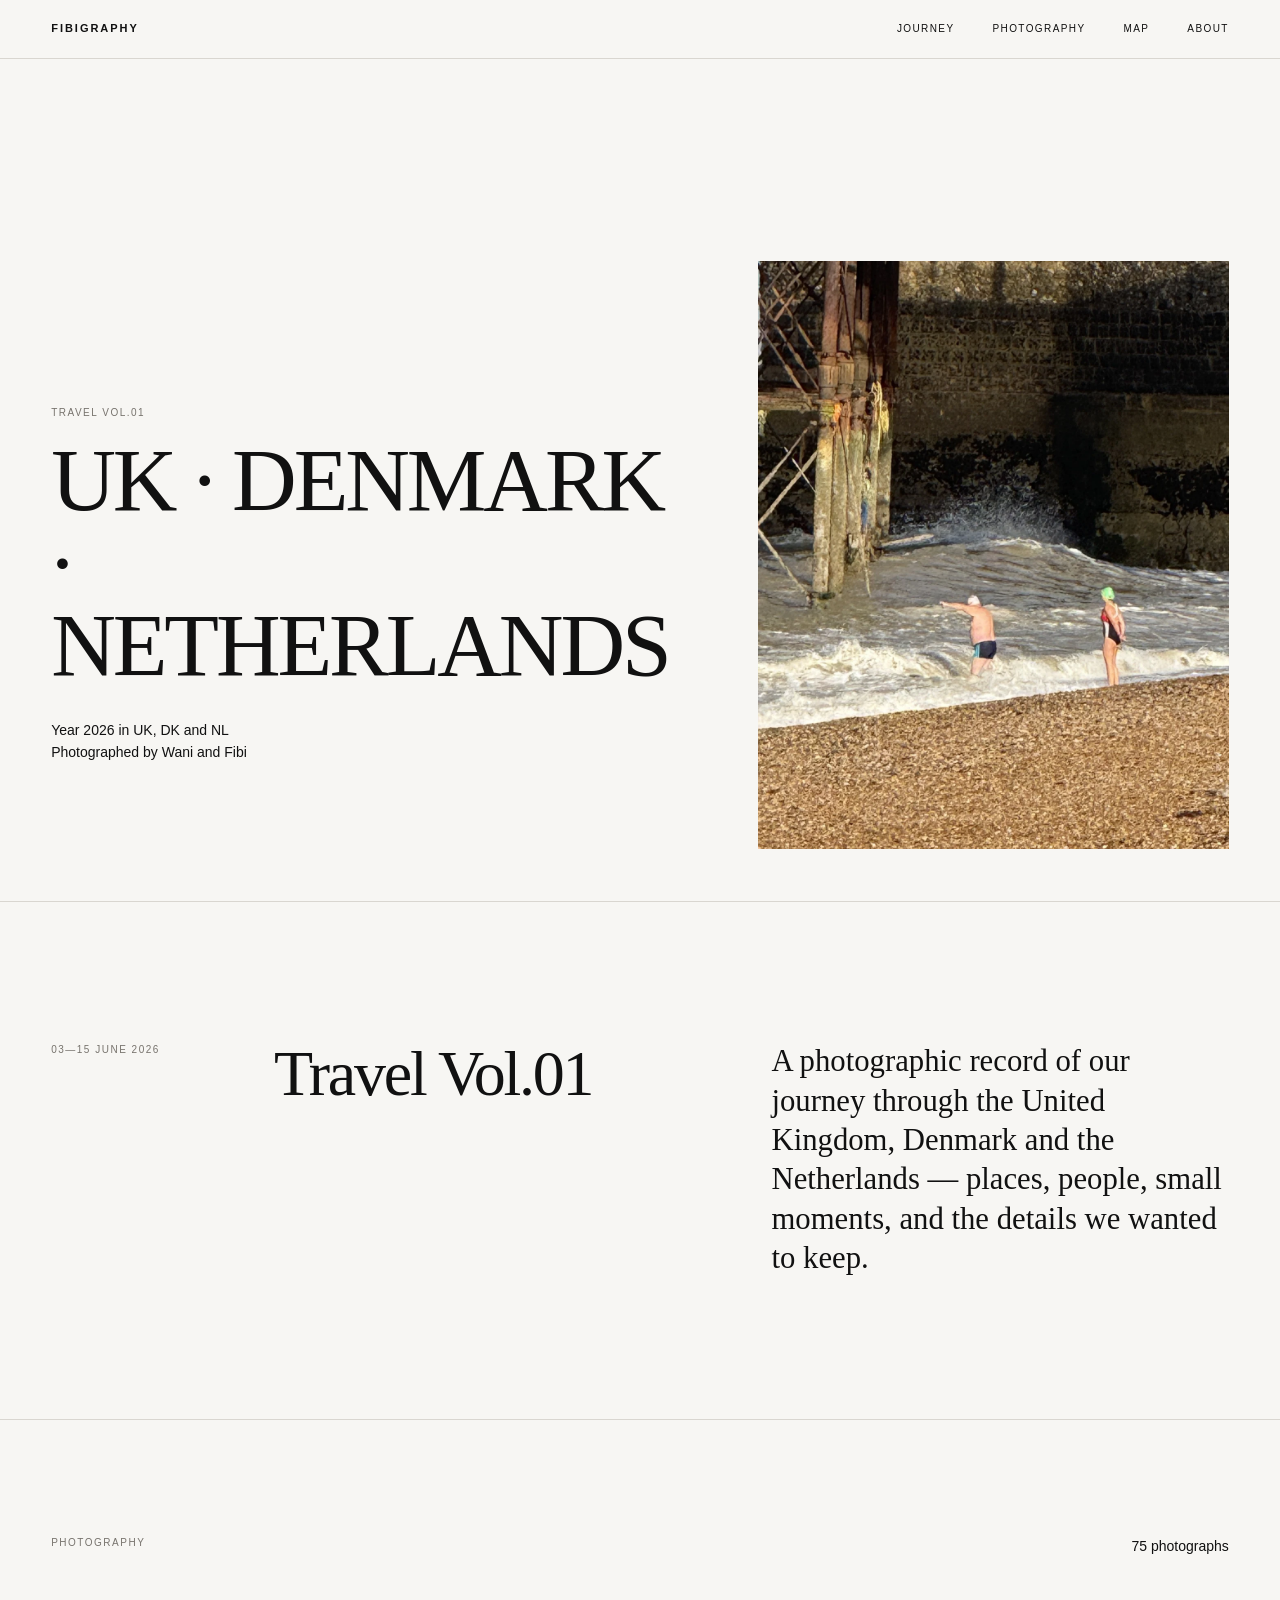
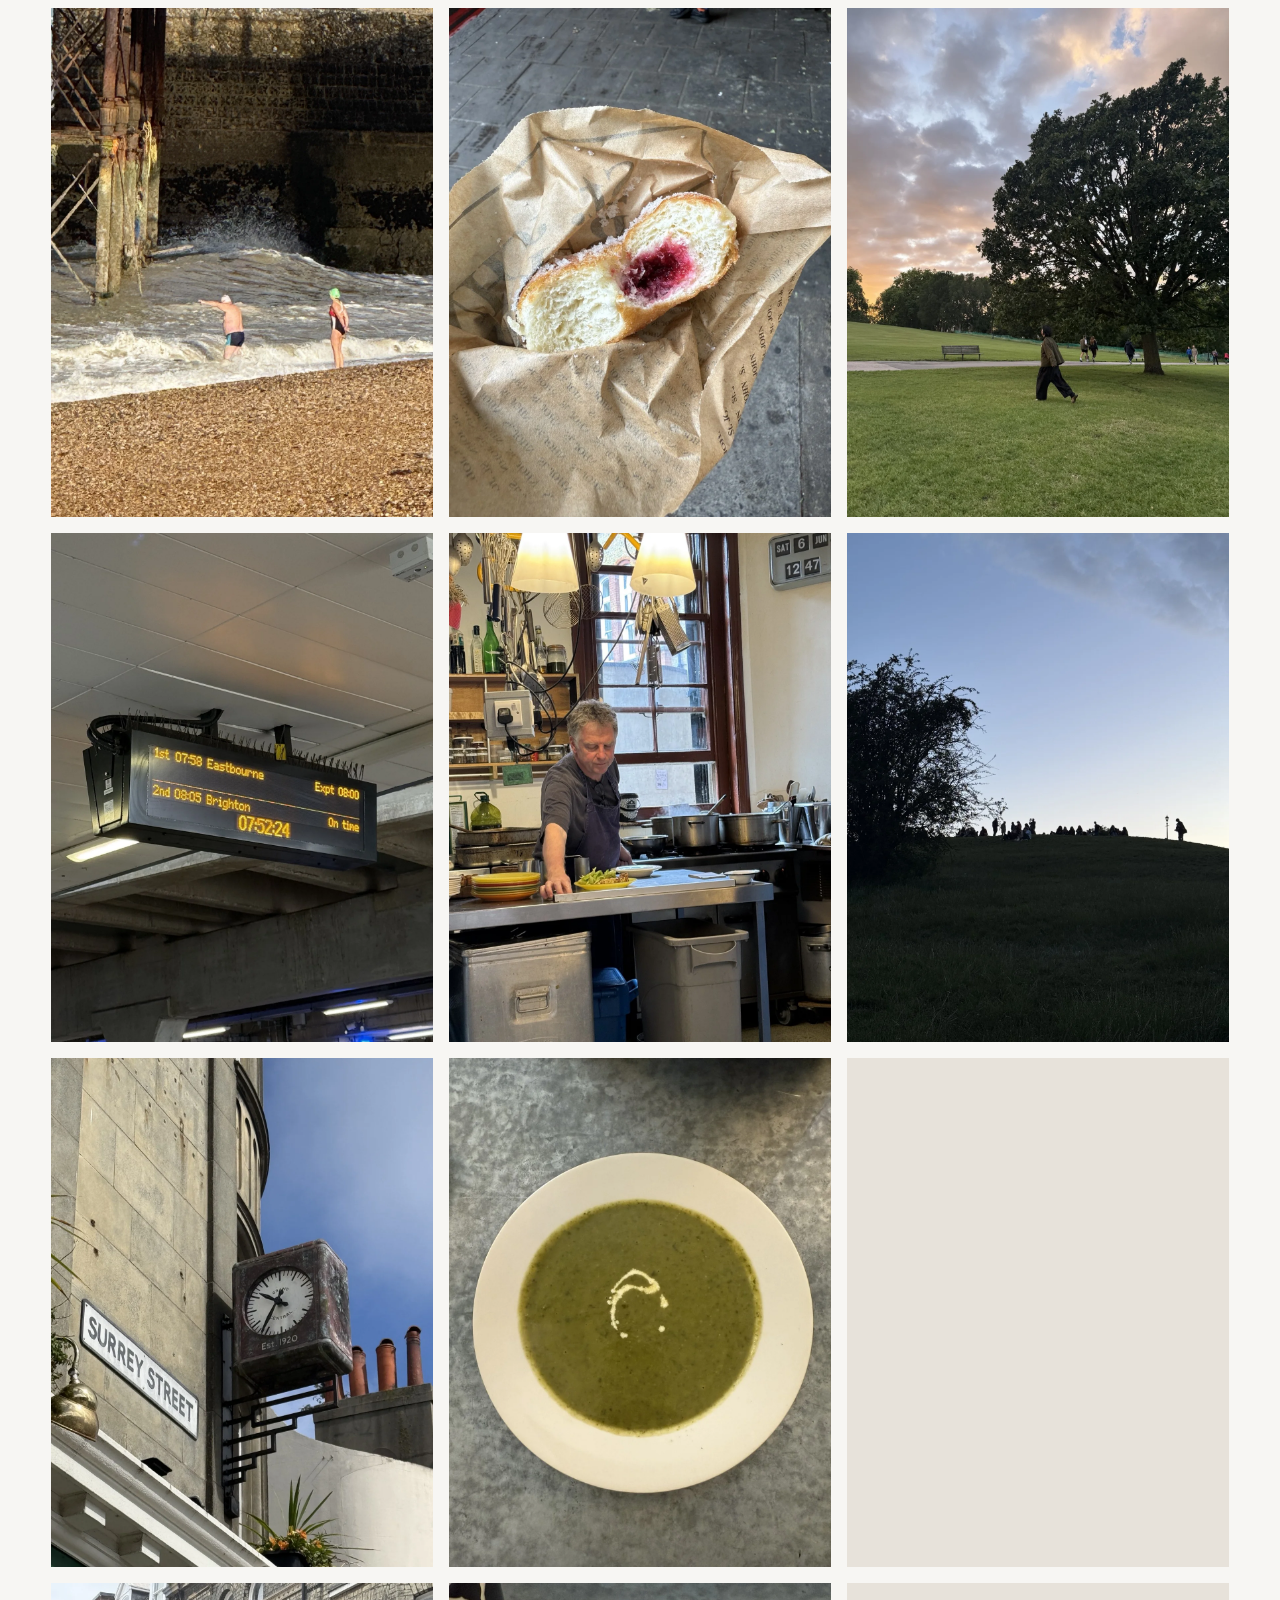
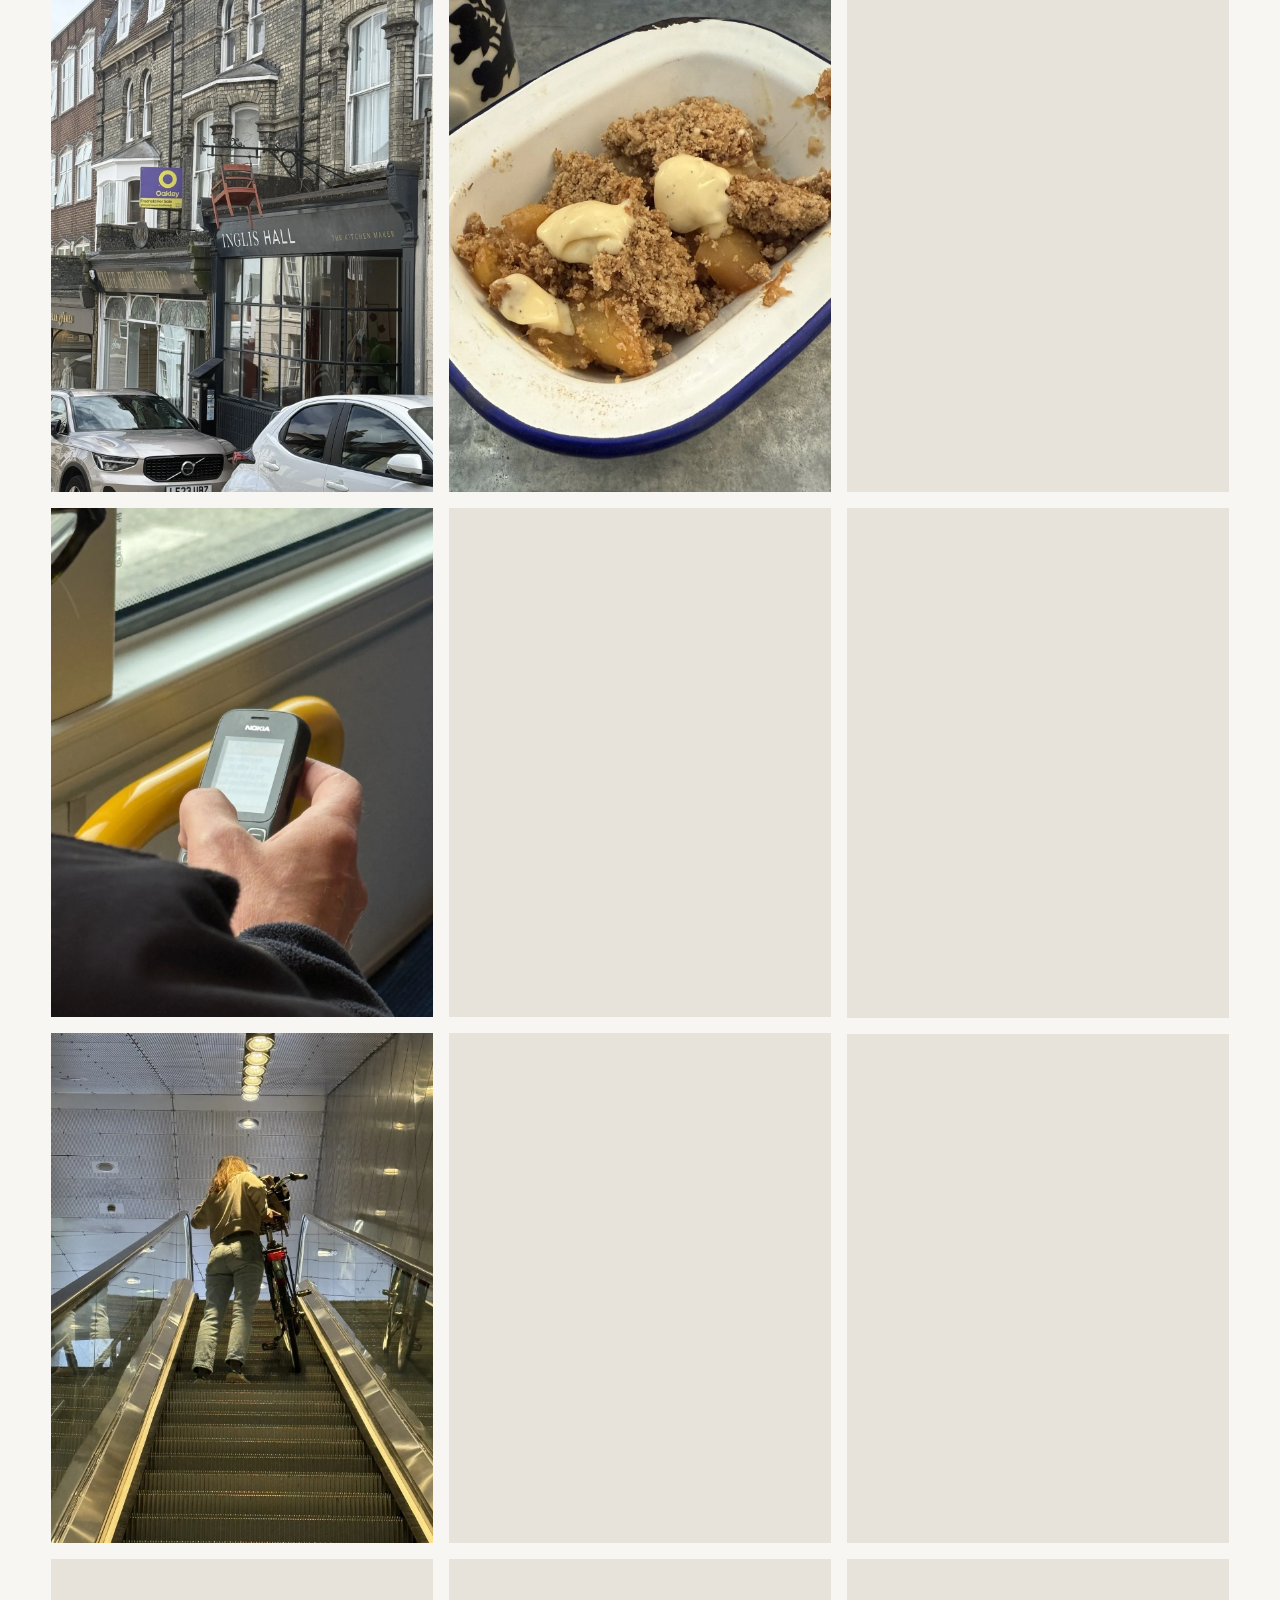
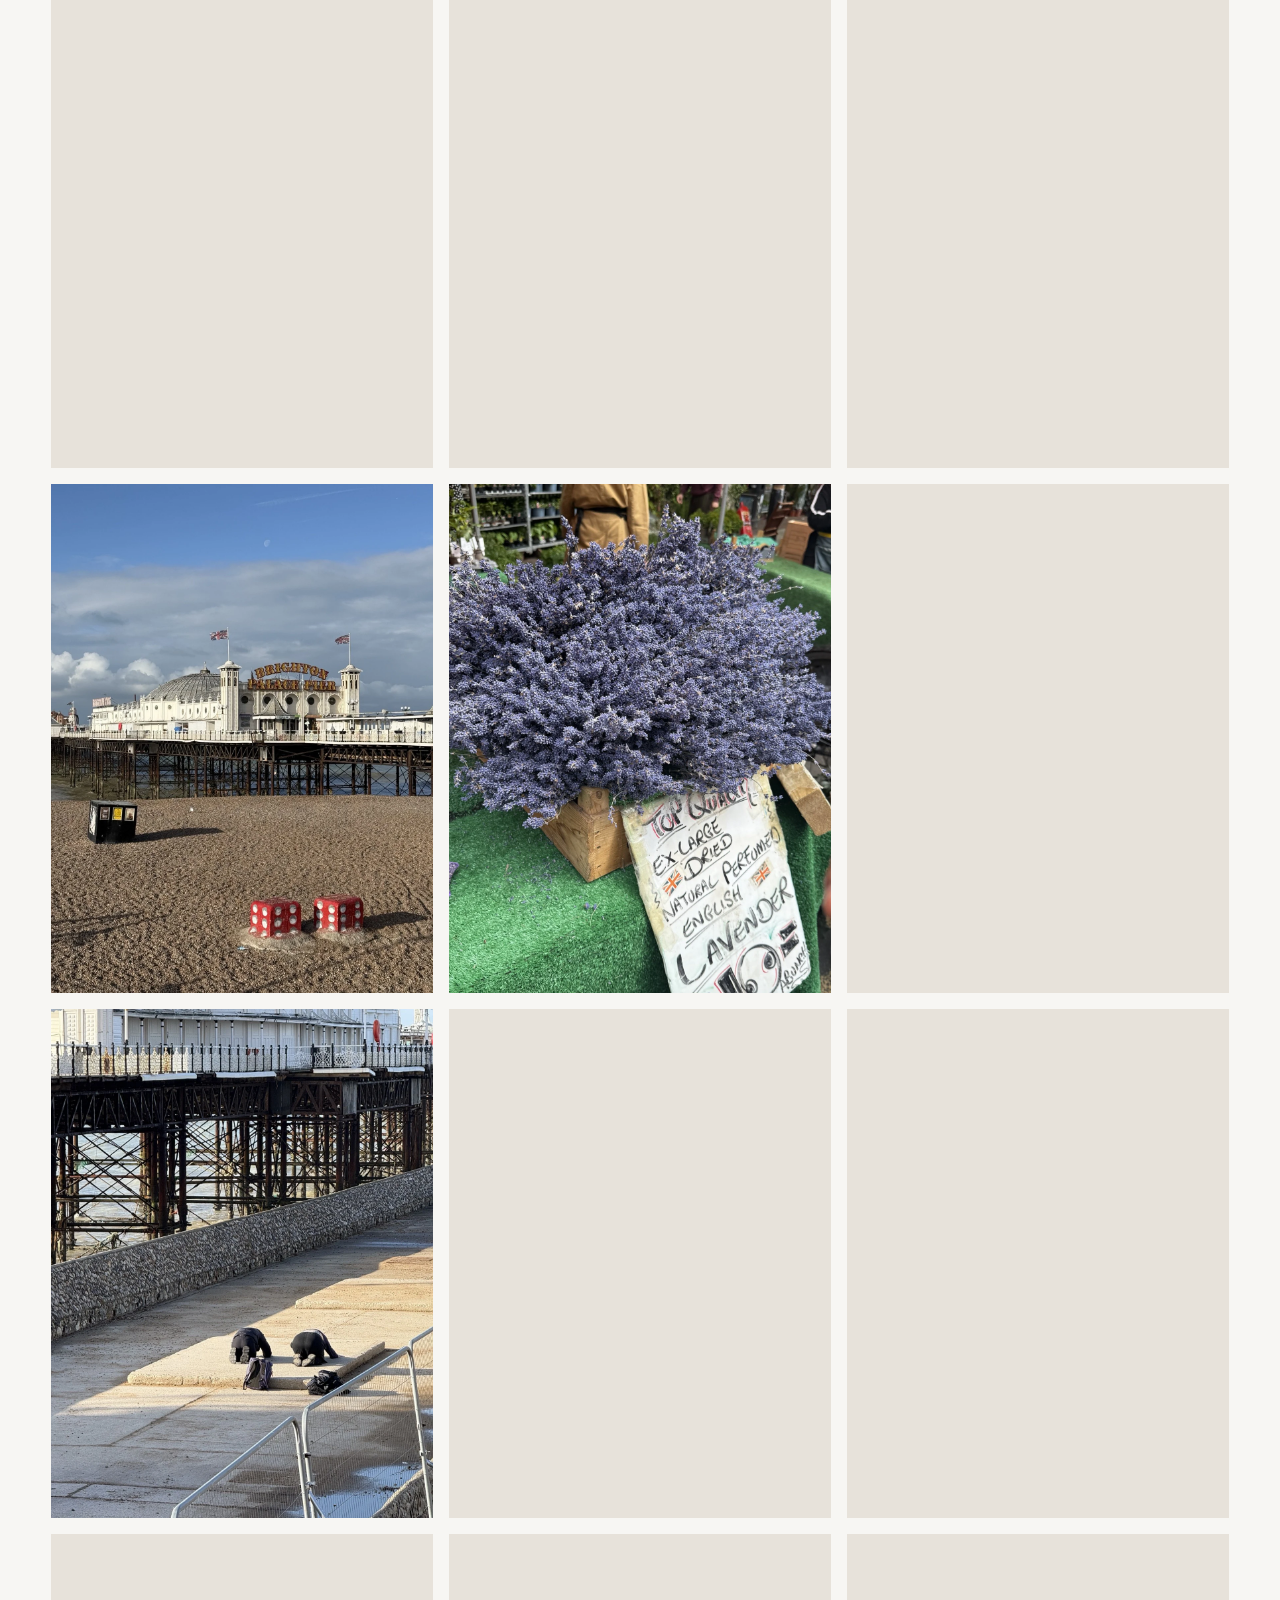
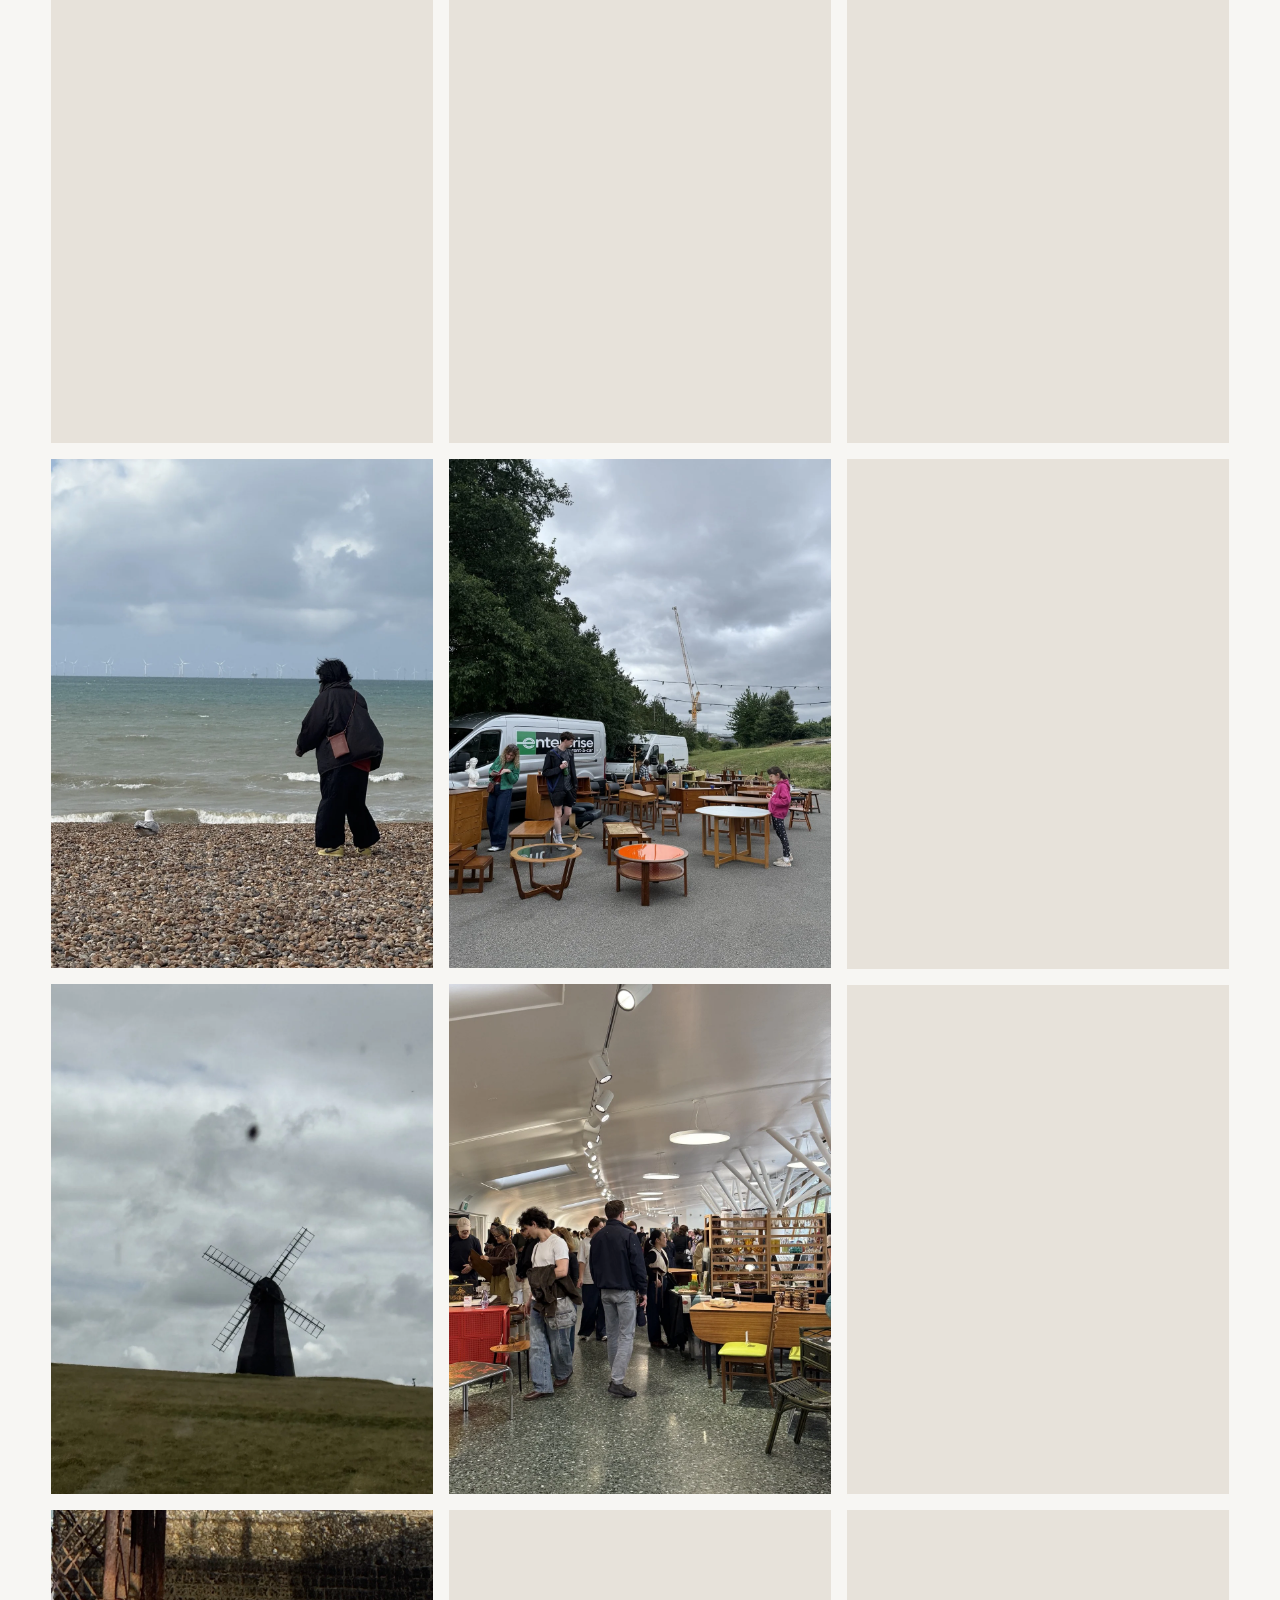
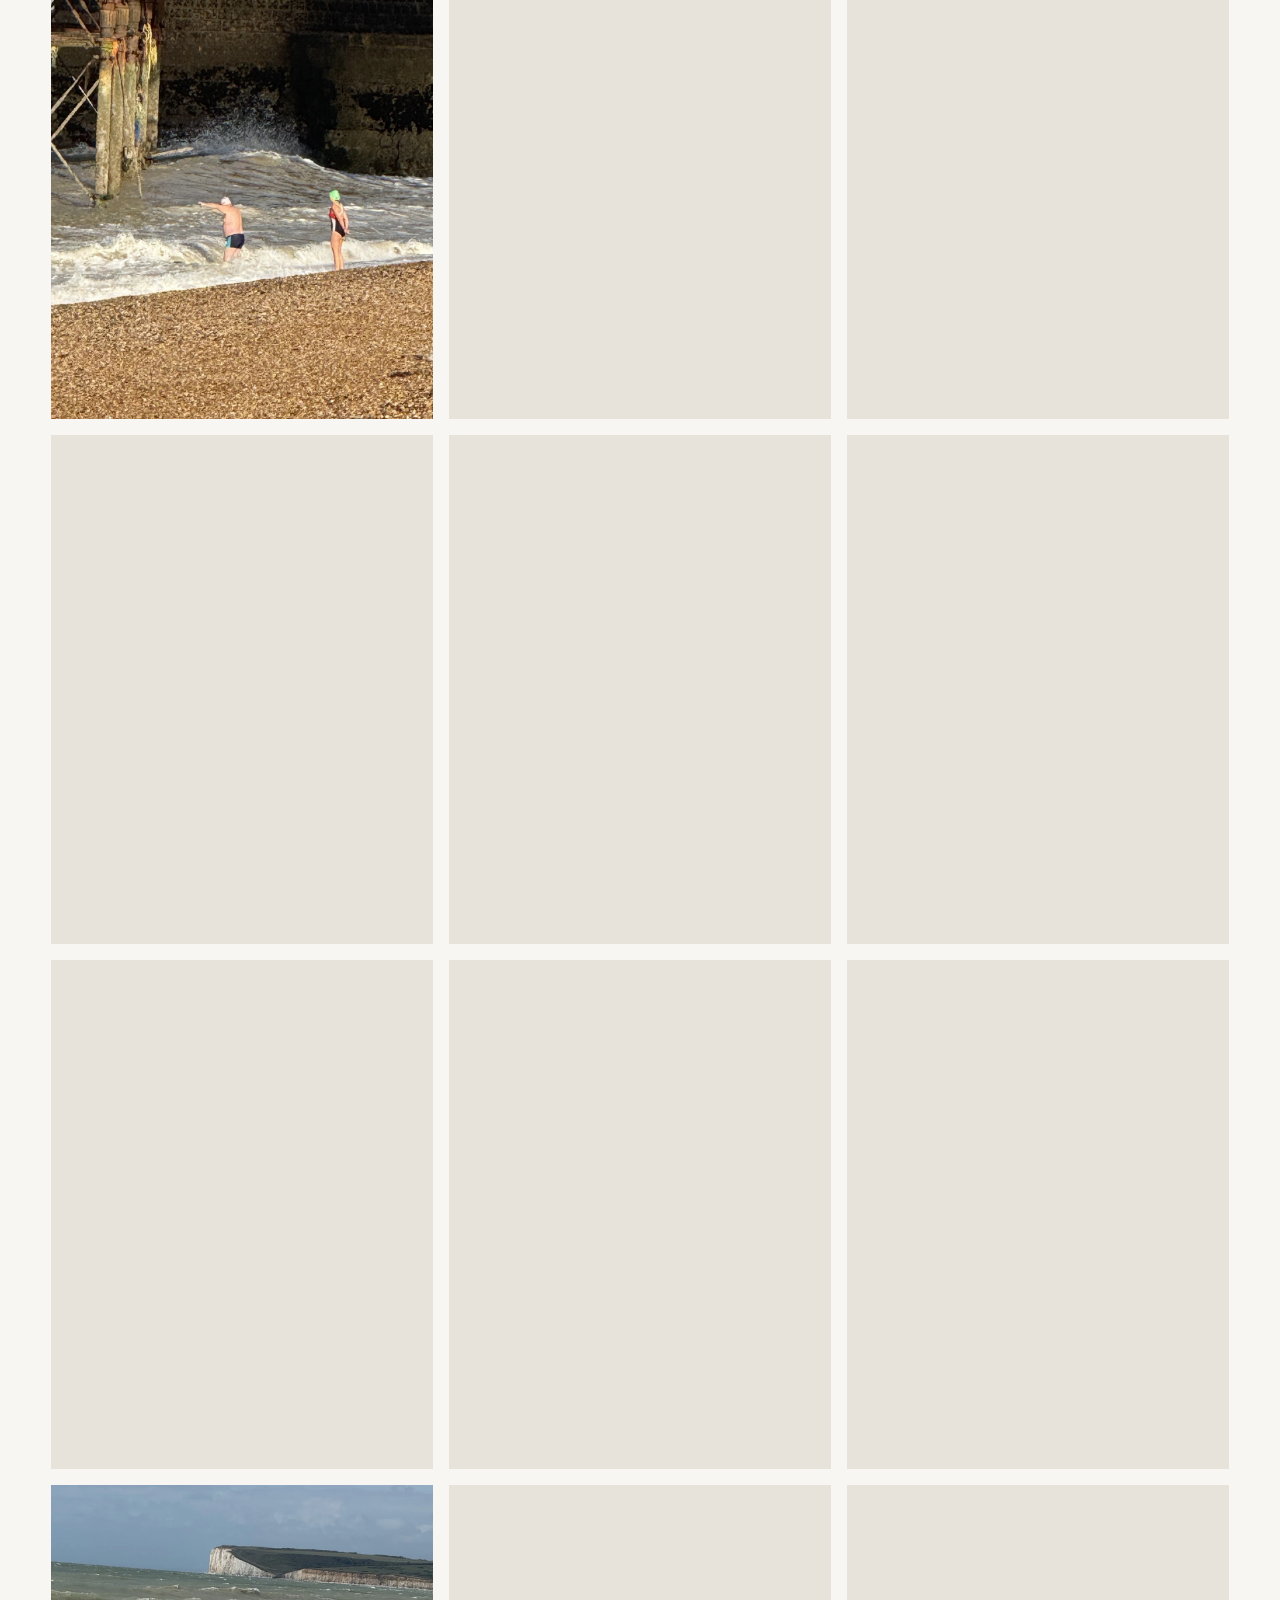
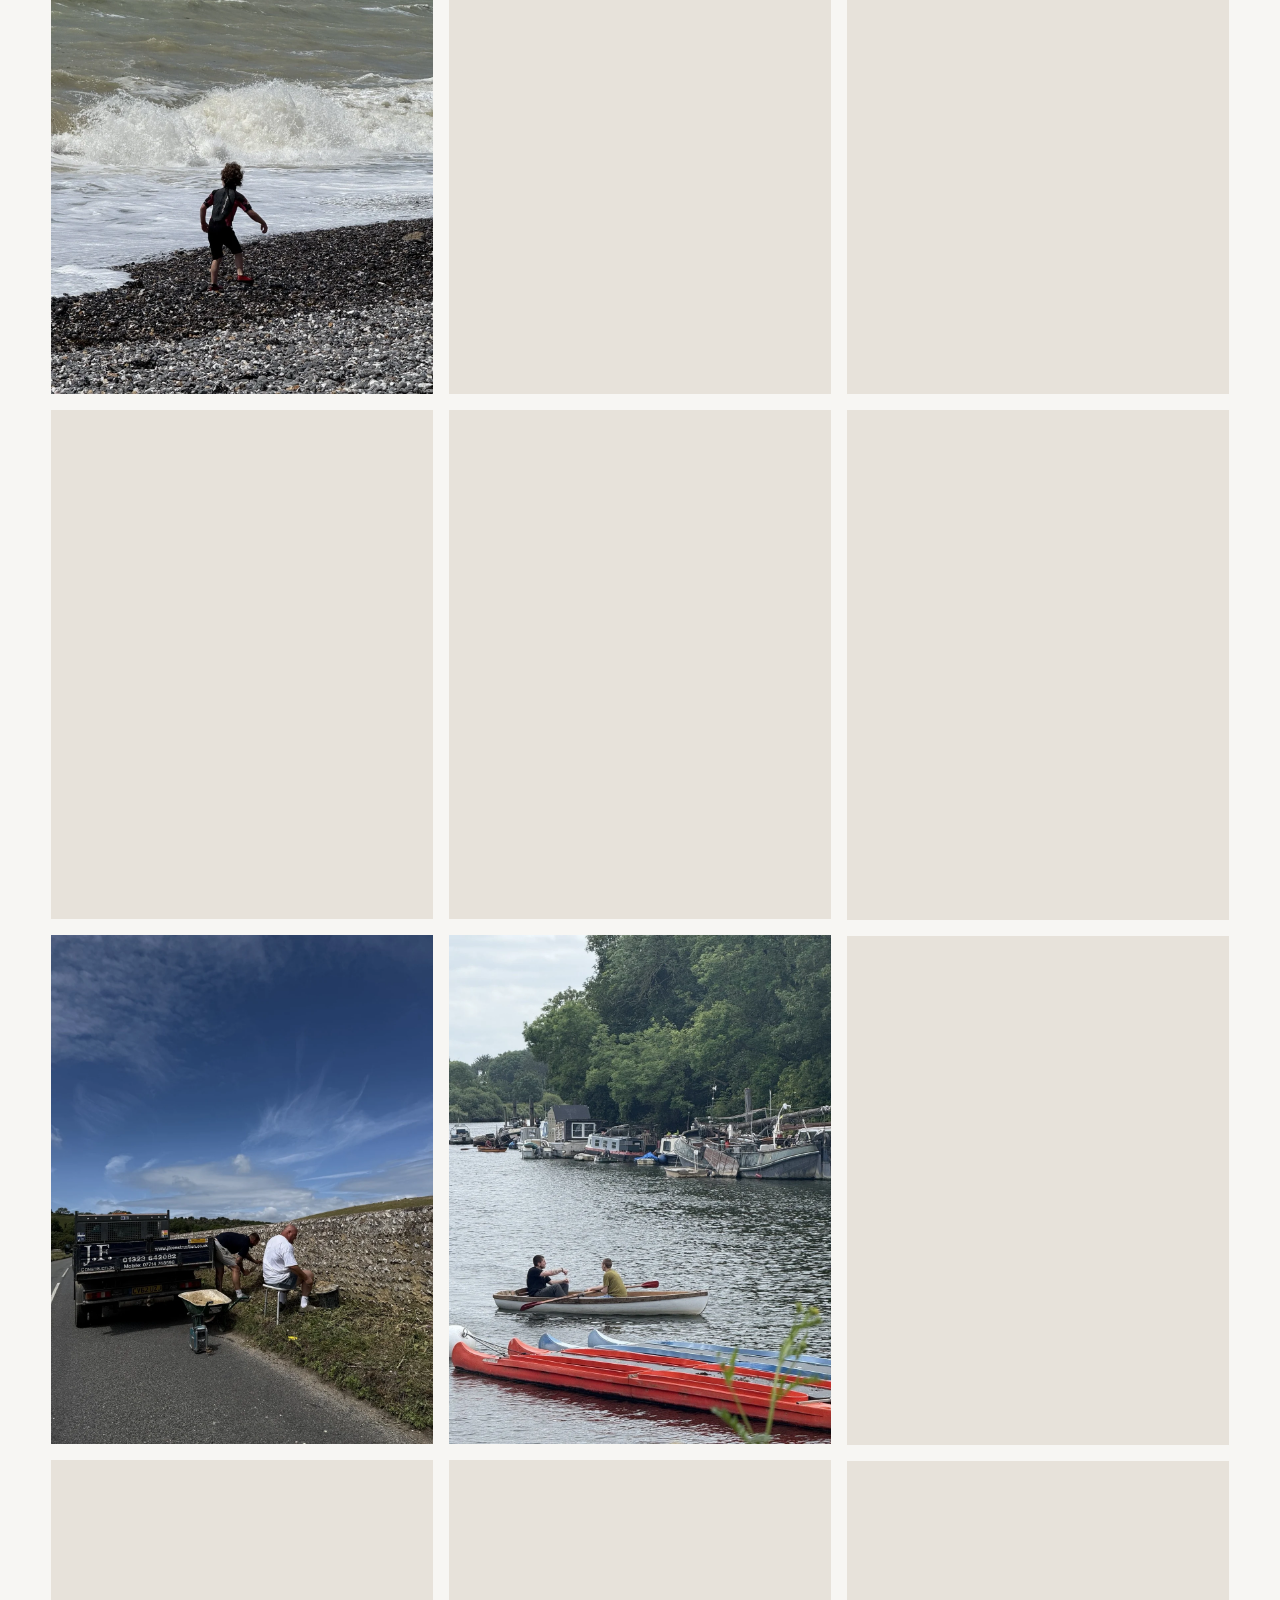
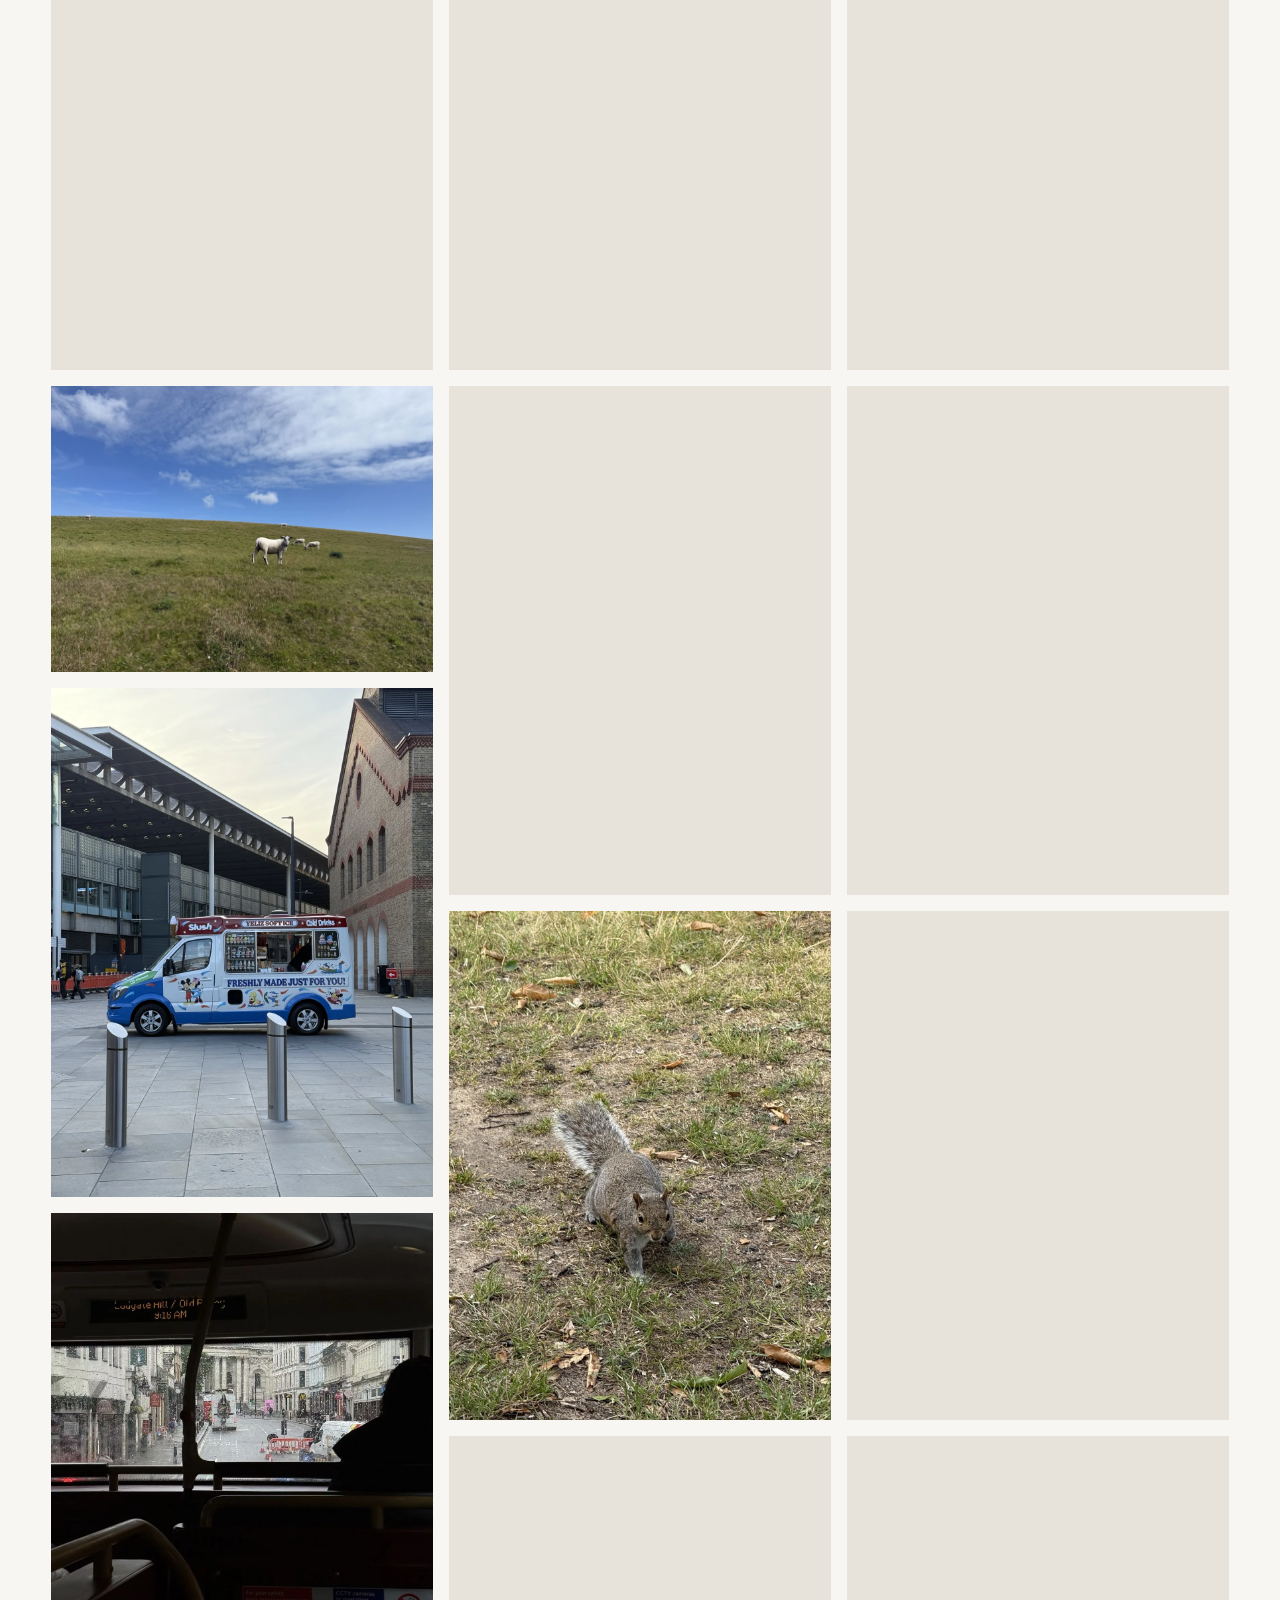
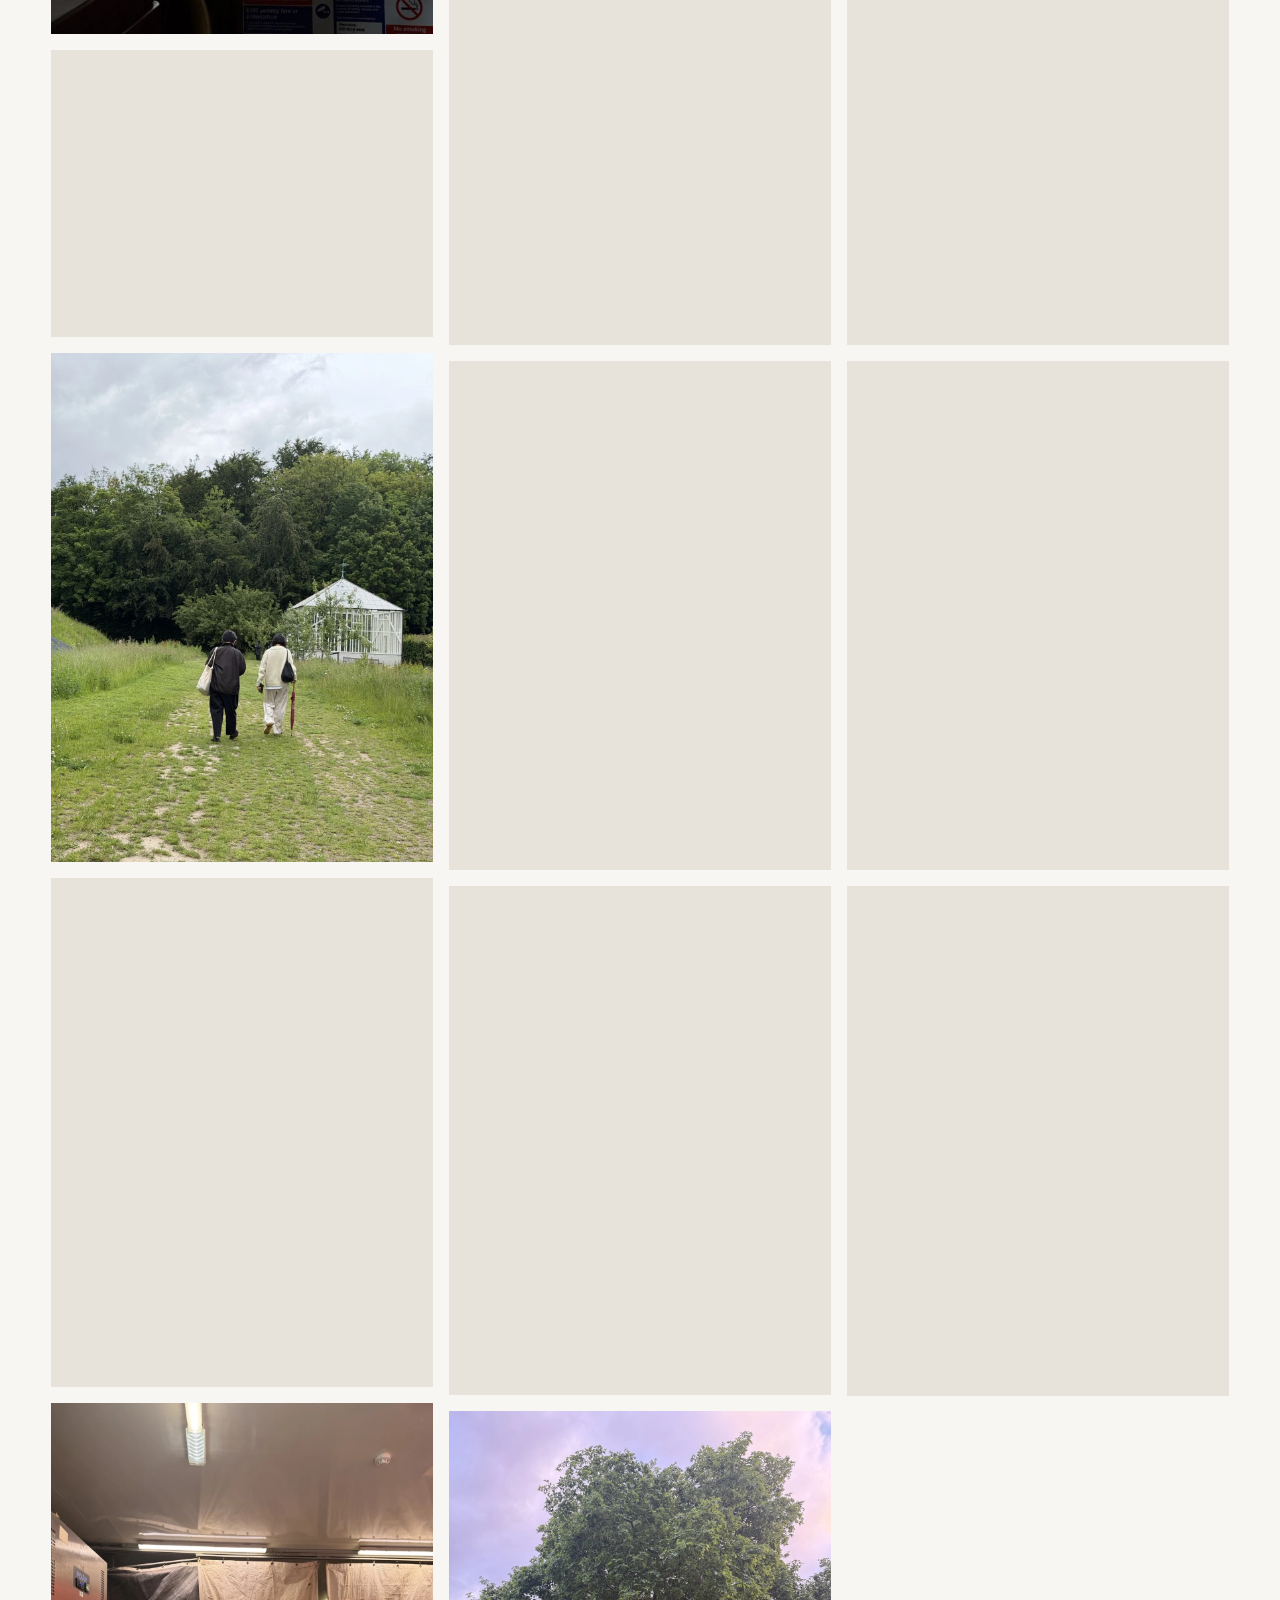
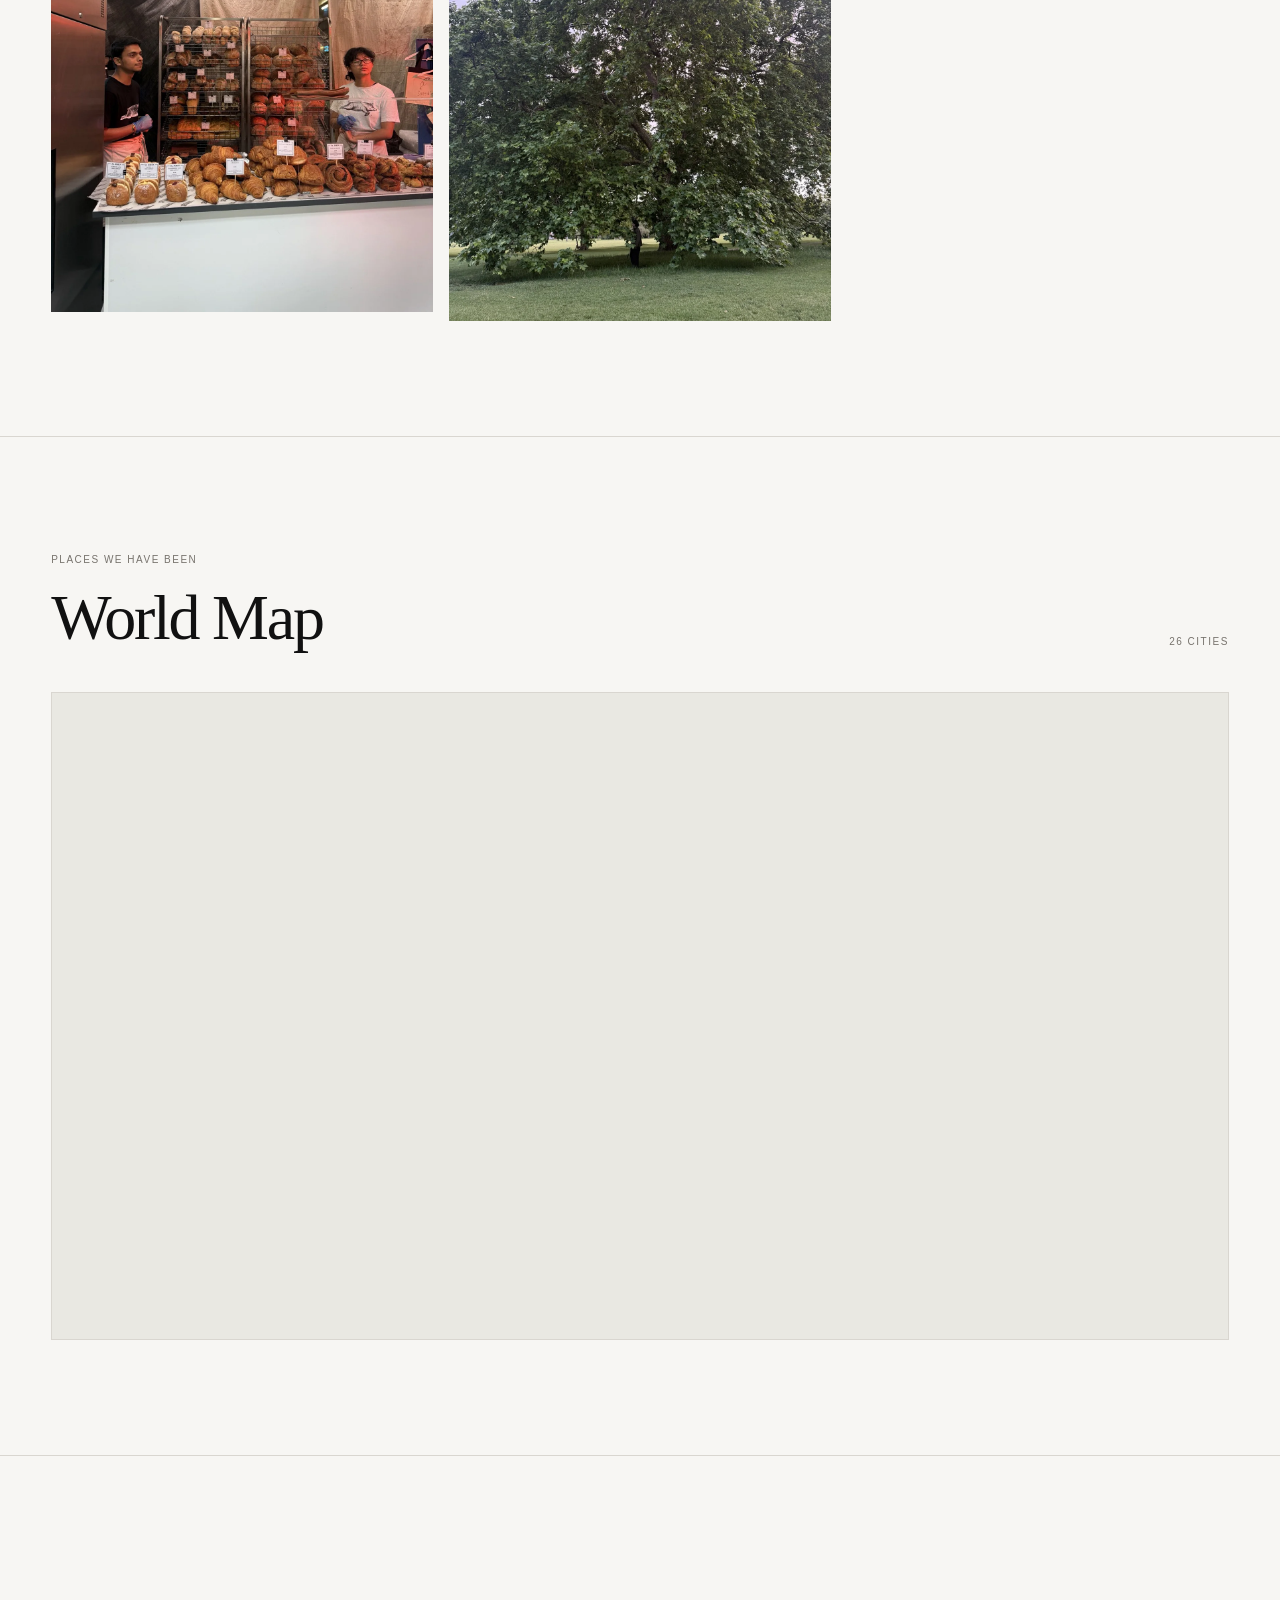
==== index.html @ e4302f73 "Update map city count" ====
<!doctype html>
<html lang="zh-Hant">
<head>
  <meta charset="utf-8">
  <meta name="viewport" content="width=device-width,initial-scale=1">
  <meta name="description" content="Fibigraphy — Travel Vol.01, Year 2026 in the UK, Denmark and the Netherlands. Photographed by Wani and Fibi.">
  <title>Fibigraphy — Travel Vol.01</title>
  <link rel="stylesheet" href="https://unpkg.com/leaflet@1.9.4/dist/leaflet.css" integrity="sha256-p4NxAoJBhIIN+hmNHrzRCf9tD/miZyoHS5obTRR9BMY=" crossorigin="">
  <link rel="stylesheet" href="style.css">
</head>
<body>
  <header class="site-header">
    <a class="brand" href="#top">FIBIGRAPHY</a>
    <nav class="nav">
      <a href="#journey">JOURNEY</a>
      <a href="#gallery">PHOTOGRAPHY</a>
      <a href="#map">MAP</a>
      <a href="#about">ABOUT</a>
    </nav>
  </header>

  <main id="top">
    <section class="hero">
      <div class="hero-copy">
        <p class="eyebrow">TRAVEL VOL.01</p>
        <h1>UK · DENMARK · NETHERLANDS</h1>
        <p class="intro">Year 2026 in UK, DK and NL<br>Photographed by Wani and Fibi</p>
      </div>
      <figure class="hero-image">
        <img src="images/travel-vol-01/photo-01.webp" alt="Travel Vol.01 cover photograph">
      </figure>
    </section>

    <section id="journey" class="section intro-section">
      <p class="eyebrow">03—15 JUNE 2026</p>
      <h2>Travel Vol.01</h2>
      <p class="lede">A photographic record of our journey through the United Kingdom, Denmark and the Netherlands — places, people, small moments, and the details we wanted to keep.</p>
    </section>

    <section id="gallery" class="gallery-section">
      <div class="gallery-head">
        <p class="eyebrow">PHOTOGRAPHY</p>
        <p>75 photographs</p>
      </div>
      <div class="gallery" id="travel-gallery"></div>
    </section>

    <section id="map" class="map-section">
      <div class="map-head">
        <div>
          <p class="eyebrow">PLACES WE HAVE BEEN</p>
          <h2>World Map</h2>
        </div>
        <p class="map-count">26 cities</p>
      </div>
      <div id="world-map" class="world-map" aria-label="Interactive map showing cities visited by Wani and Fibi"></div>
    </section>

    <section id="about" class="section about">
      <p class="eyebrow">ABOUT</p>
      <h2>Wani &amp; Fibi</h2>
      <p>Fibigraphy is our shared travel and photography archive. Photographs first, words when they matter, and enough white space for both to breathe.</p>
    </section>
  </main>

  <footer class="footer">
    <p>© 2026 FIBIGRAPHY</p>
    <a href="#top">BACK TO TOP ↑</a>
  </footer>

  <div class="lightbox" aria-hidden="true">
    <button class="lightbox-close" aria-label="Close image">×</button>
    <button class="lightbox-prev" aria-label="Previous image">←</button>
    <img src="" alt="">
    <button class="lightbox-next" aria-label="Next image">→</button>
    <span class="lightbox-count"></span>
  </div>

  <script src="https://unpkg.com/leaflet@1.9.4/dist/leaflet.js" integrity="sha256-20nQCchB9co0qIjJZRGuk2/Z9VM+kNiyxNV1lvTlZBo=" crossorigin=""></script>
  <script src="script.js"></script>
</body>
</html>
---- style.css ----
:root{--bg:#f7f6f3;--ink:#111;--muted:#77736d;--line:#d9d6d0;--pad:clamp(22px,4vw,64px)}*{box-sizing:border-box}html{scroll-behavior:smooth}body{margin:0;background:var(--bg);color:var(--ink);font-family:Arial,Helvetica,sans-serif;font-size:14px;line-height:1.6}img{display:block;width:100%;height:100%;object-fit:cover}a{color:inherit;text-decoration:none}.site-header{position:sticky;top:0;z-index:20;display:flex;align-items:center;justify-content:space-between;padding:20px var(--pad);background:rgba(247,246,243,.94);backdrop-filter:blur(10px);border-bottom:1px solid var(--line)}.brand{font-size:11px;font-weight:700;letter-spacing:.18em}.nav{display:flex;gap:clamp(16px,3vw,38px);font-size:10px;letter-spacing:.14em}.hero{min-height:calc(100vh - 58px);display:grid;grid-template-columns:.72fr 1.28fr;gap:clamp(40px,7vw,120px);padding:clamp(70px,9vw,130px) var(--pad) var(--pad);align-items:end}.hero-copy{padding-bottom:8vh}.eyebrow{margin:0 0 18px;color:var(--muted);font-size:10px;letter-spacing:.15em}.hero h1,h2{margin:0;font-family:"Times New Roman",Times,serif;font-weight:400;letter-spacing:-.035em}.hero h1{font-size:clamp(52px,7vw,112px);line-height:.92}.intro{margin-top:32px}.hero-image{margin:0;aspect-ratio:4/5;overflow:hidden}.section{padding:clamp(90px,11vw,170px) var(--pad);border-top:1px solid var(--line)}.intro-section{display:grid;grid-template-columns:.4fr 1fr 1fr;gap:40px;align-items:start}.intro-section h2,.about h2{font-size:clamp(42px,5vw,76px);line-height:1}.lede{max-width:600px;margin:0;font-family:"Times New Roman",Times,serif;font-size:clamp(22px,2.4vw,34px);line-height:1.28}.gallery-section{padding:clamp(80px,9vw,130px) var(--pad);border-top:1px solid var(--line)}.gallery-head{display:flex;justify-content:space-between;margin-bottom:50px}.gallery-head p{margin:0}.gallery{columns:3;column-gap:clamp(10px,1.25vw,20px)}.photo{margin:0 0 clamp(10px,1.25vw,20px);break-inside:avoid;cursor:zoom-in;overflow:hidden;background:#e7e2da}.photo img{height:auto;transition:transform .6s ease}.photo:hover img{transform:scale(1.012)}.about{display:grid;grid-template-columns:.4fr .8fr 1fr;gap:40px}.about p:last-child{max-width:520px;margin:0}.footer{display:flex;justify-content:space-between;padding:24px var(--pad) 36px;border-top:1px solid var(--line);font-size:10px;letter-spacing:.12em}.lightbox{position:fixed;inset:0;z-index:100;display:none;place-items:center;background:rgba(12,12,12,.96);padding:30px}.lightbox.is-open{display:grid}.lightbox img{width:auto;height:auto;max-width:88vw;max-height:88vh;object-fit:contain}.lightbox button{position:absolute;border:0;background:transparent;color:#fff;cursor:pointer}.lightbox-close{top:18px;right:24px;font-size:32px}.lightbox-prev,.lightbox-next{top:50%;font-size:25px}.lightbox-prev{left:24px}.lightbox-next{right:24px}.lightbox-count{position:absolute;bottom:18px;color:#aaa;font-size:10px;letter-spacing:.12em}@media(max-width:800px){.hero{grid-template-columns:1fr;min-height:0}.hero-copy{padding-bottom:0}.intro-section,.about{grid-template-columns:1fr}.gallery{columns:2}}@media(max-width:520px){.site-header{position:relative;display:block}.brand{display:block;margin-bottom:15px}.nav{gap:16px}.hero{padding-top:50px}.gallery{columns:1}.hero-image{aspect-ratio:4/5}}
.map-section{padding:clamp(80px,9vw,130px) var(--pad);border-top:1px solid var(--line)}
.map-head{display:flex;align-items:end;justify-content:space-between;gap:30px;margin-bottom:42px}
.map-head h2{font-size:clamp(42px,5vw,76px);line-height:1}
.map-count{margin:0;color:var(--muted);font-size:10px;letter-spacing:.15em;text-transform:uppercase}
.world-map{width:100%;height:min(72vh,760px);min-height:520px;background:#e9e8e2;border:1px solid var(--line);font-family:Arial,Helvetica,sans-serif}
.leaflet-container{background:#e9e8e2}
.leaflet-control-zoom{border:0!important;box-shadow:none!important}
.leaflet-control-zoom a{width:36px!important;height:36px!important;line-height:34px!important;border:1px solid #c9c6bf!important;background:rgba(247,246,243,.94)!important;color:#111!important;font-size:18px!important}
.leaflet-control-attribution{background:rgba(247,246,243,.88)!important;color:#77736d!important;font-size:9px!important}
.leaflet-control-attribution a{color:#55514c!important}
.city-flag{background:transparent;border:0}
.flag-marker{position:relative;width:24px;height:30px}
.flag-marker::before{content:"";position:absolute;left:5px;top:3px;width:1px;height:25px;background:#111}
.flag-marker::after{content:"";position:absolute;left:6px;top:3px;width:15px;height:10px;background:#111;clip-path:polygon(0 0,100% 0,78% 50%,100% 100%,0 100%)}
.city-flag:hover .flag-marker::after{background:#77736d}
.leaflet-popup-content-wrapper{border-radius:0;box-shadow:0 8px 28px rgba(0,0,0,.12);background:#f7f6f3}
.leaflet-popup-content{margin:12px 16px;font-size:11px;letter-spacing:.1em;text-transform:uppercase;color:#111}
.leaflet-popup-tip{background:#f7f6f3}
@media(max-width:800px){.map-head{align-items:start}.world-map{height:62vh;min-height:430px}}
@media(max-width:520px){.nav{flex-wrap:wrap}.map-head{display:block}.map-count{margin-top:14px}.world-map{height:58vh;min-height:380px}}
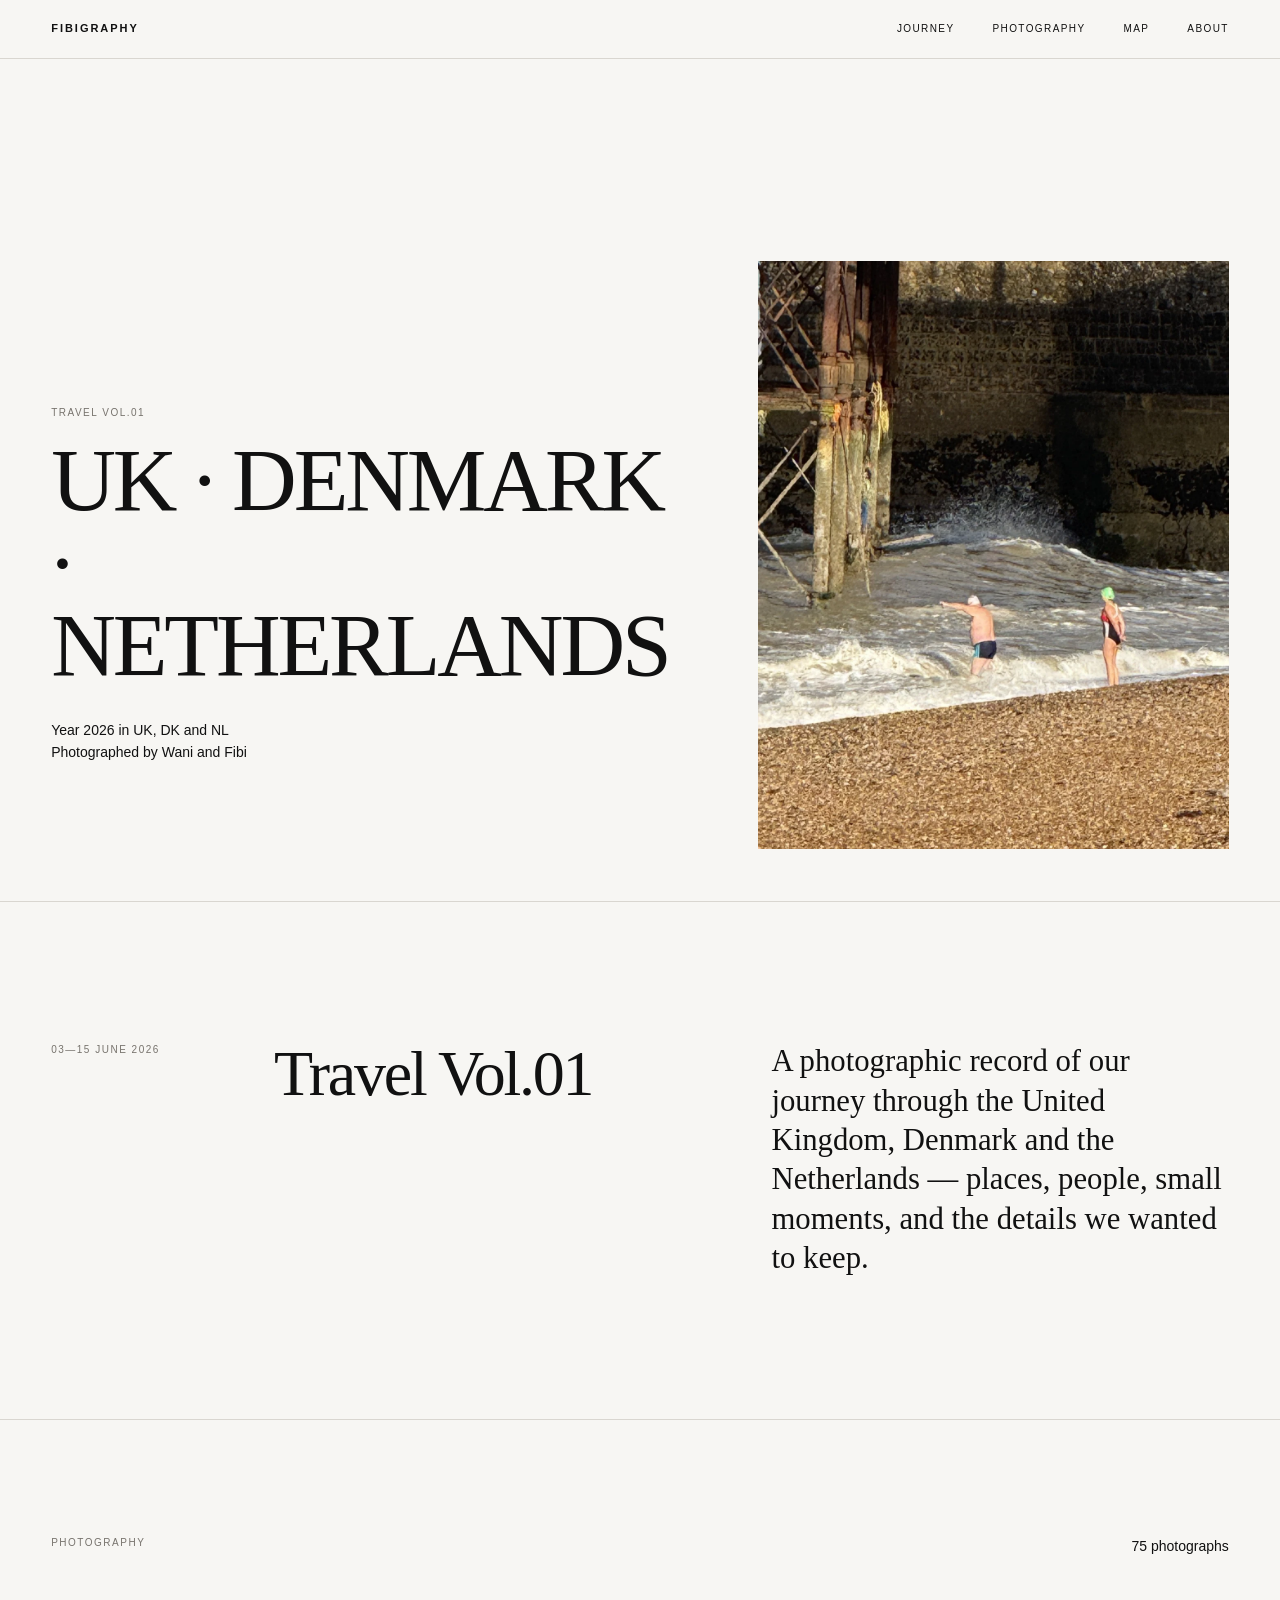
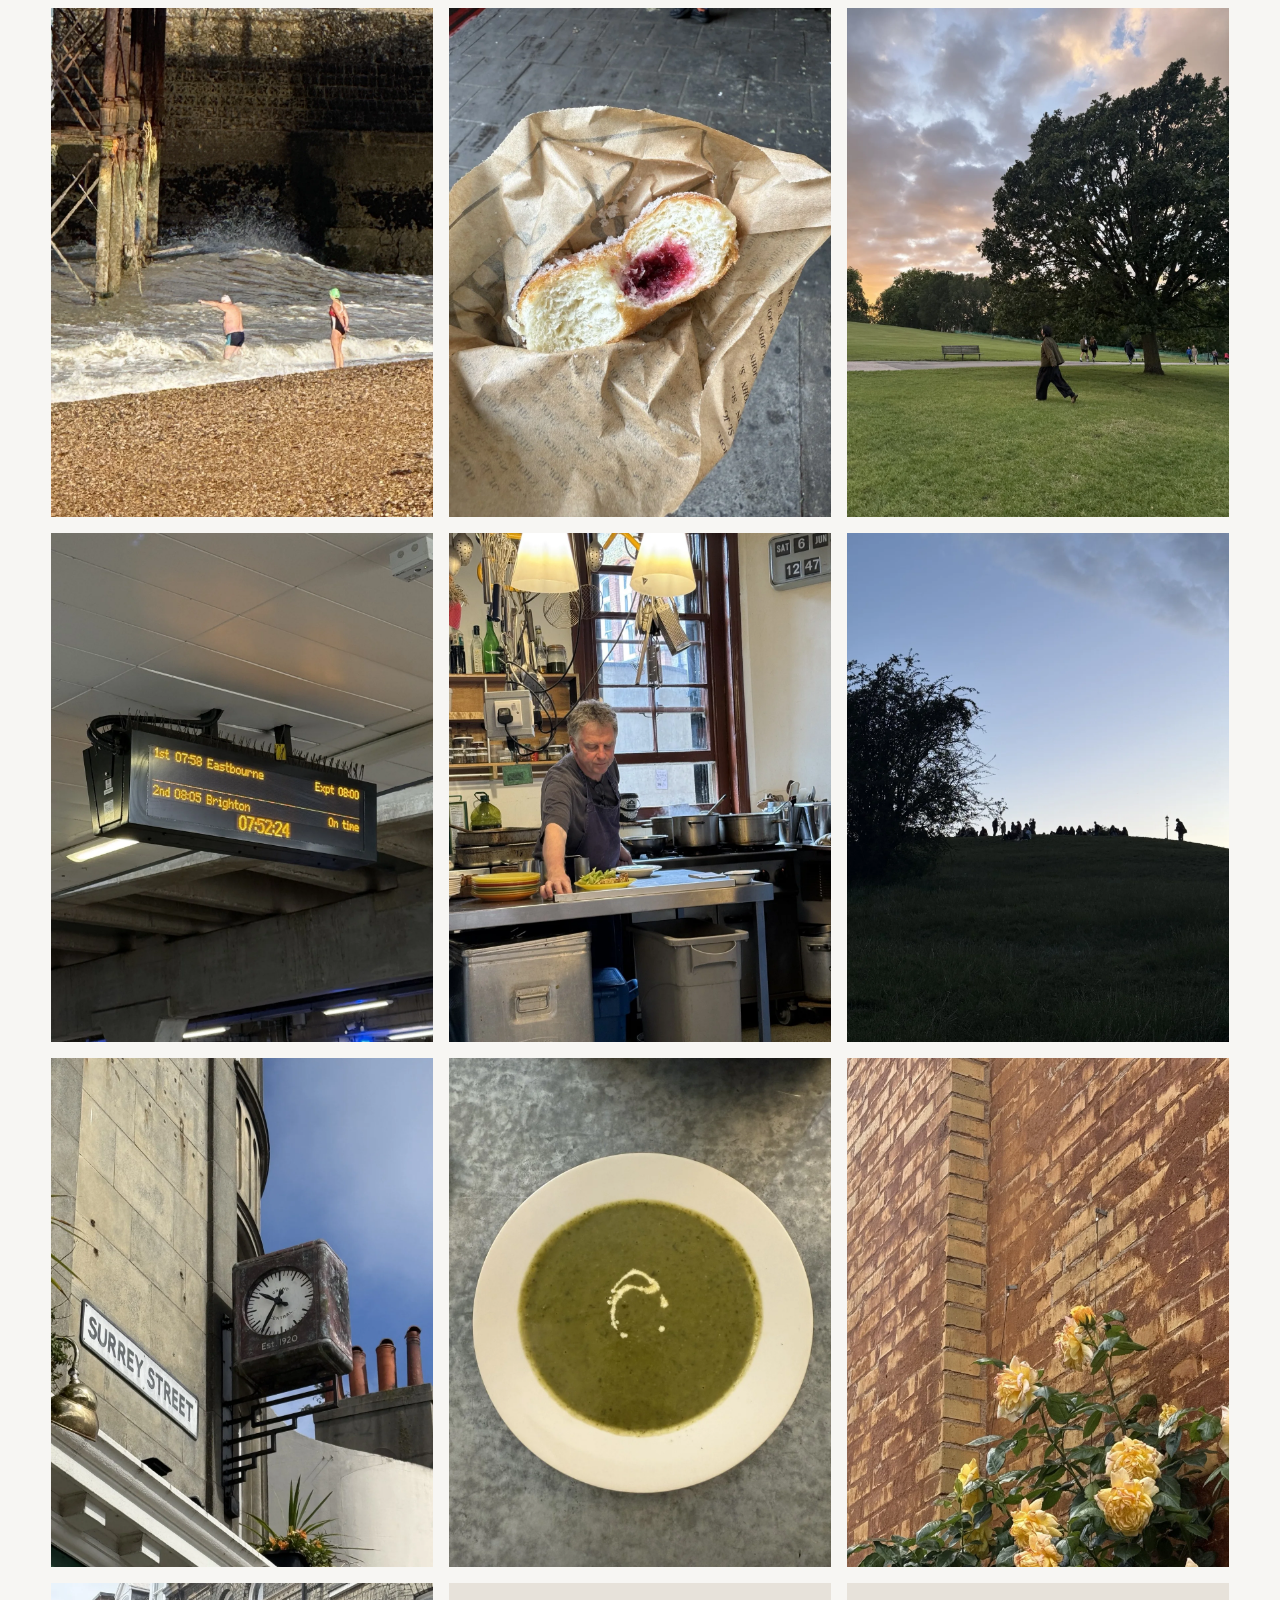
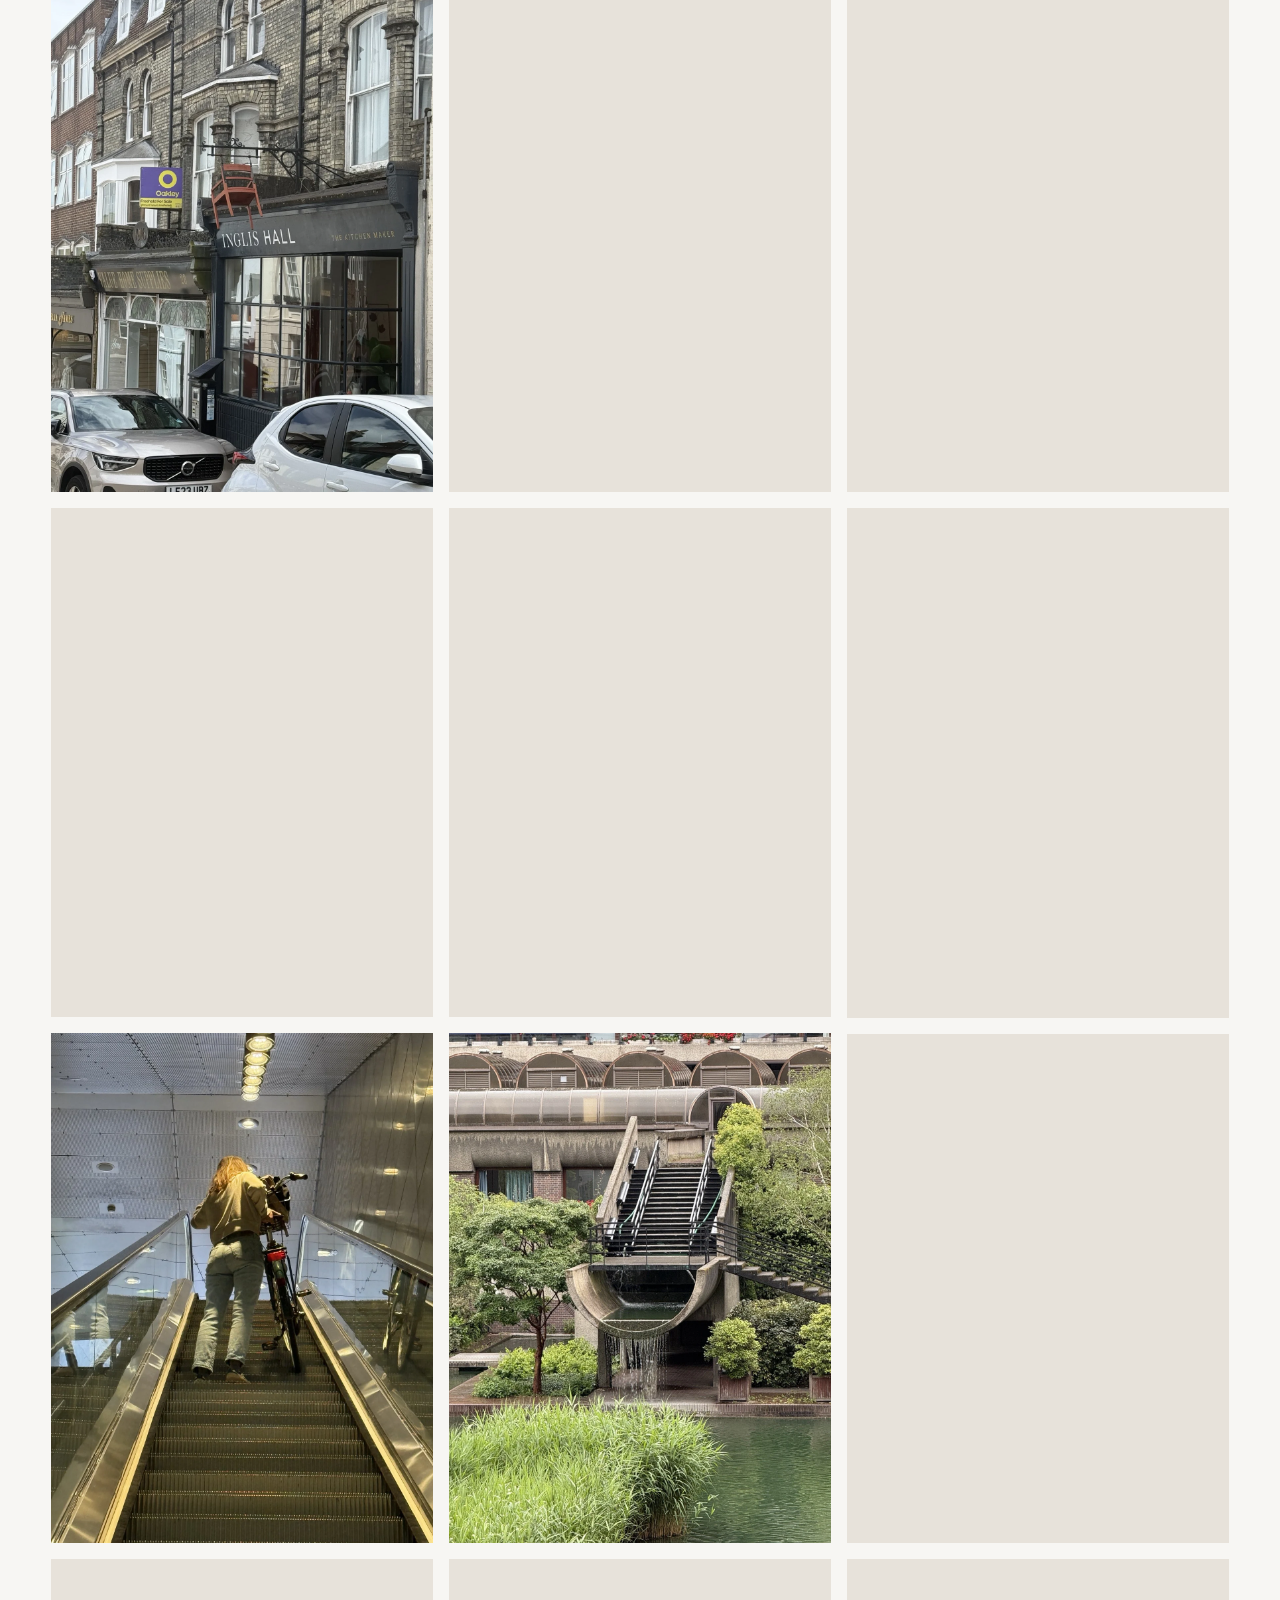
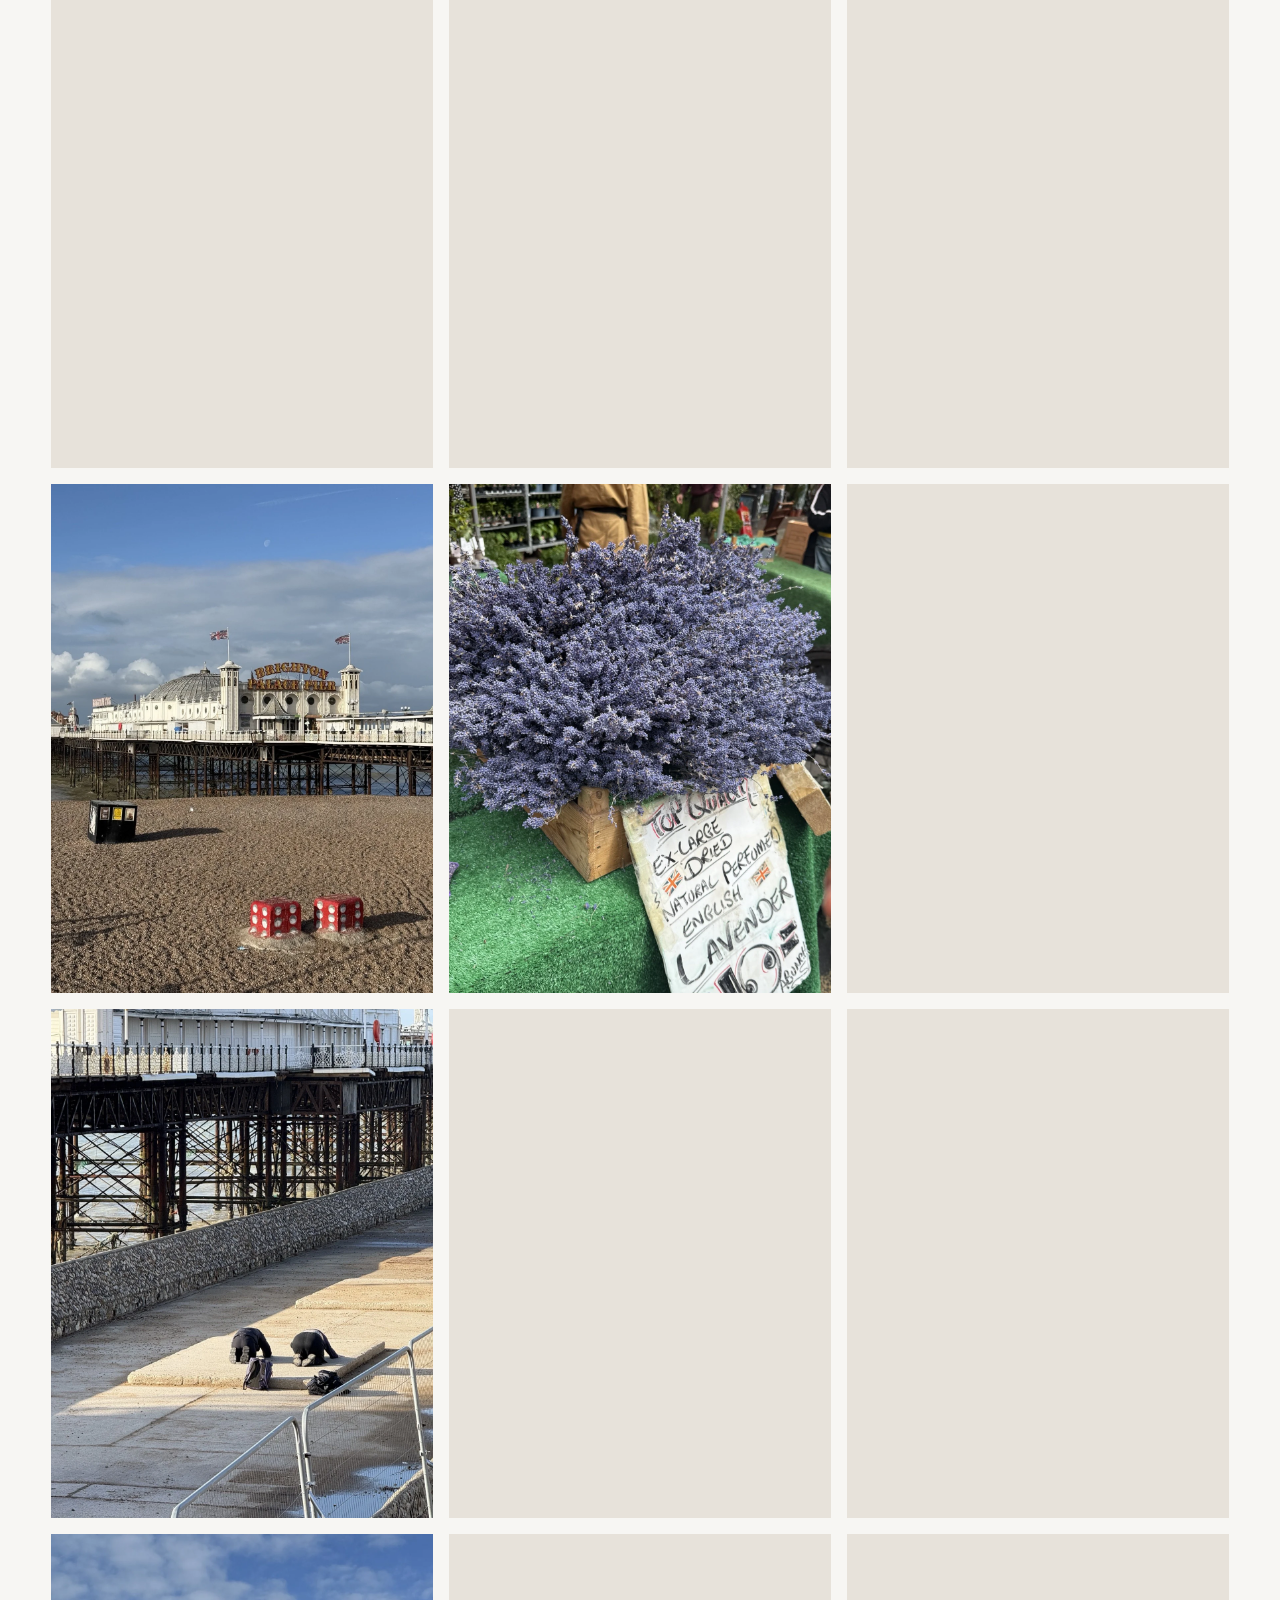
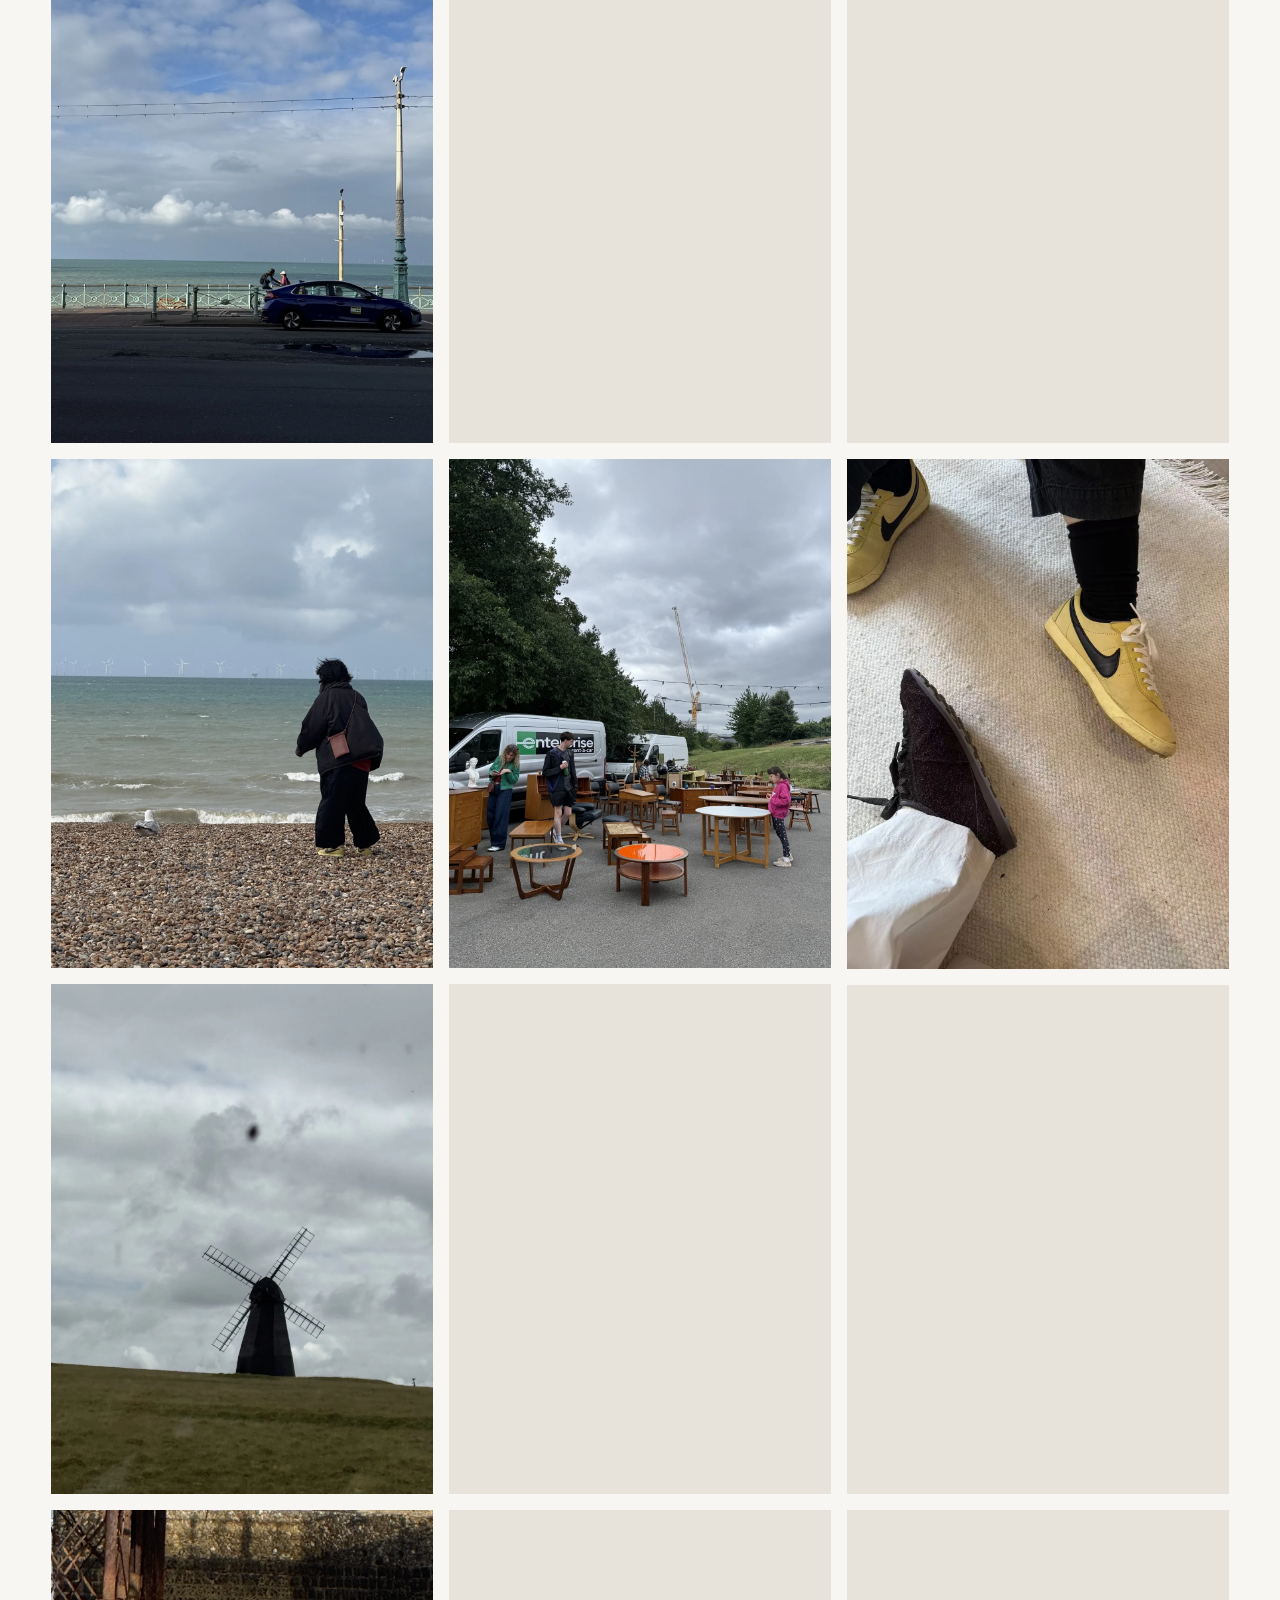
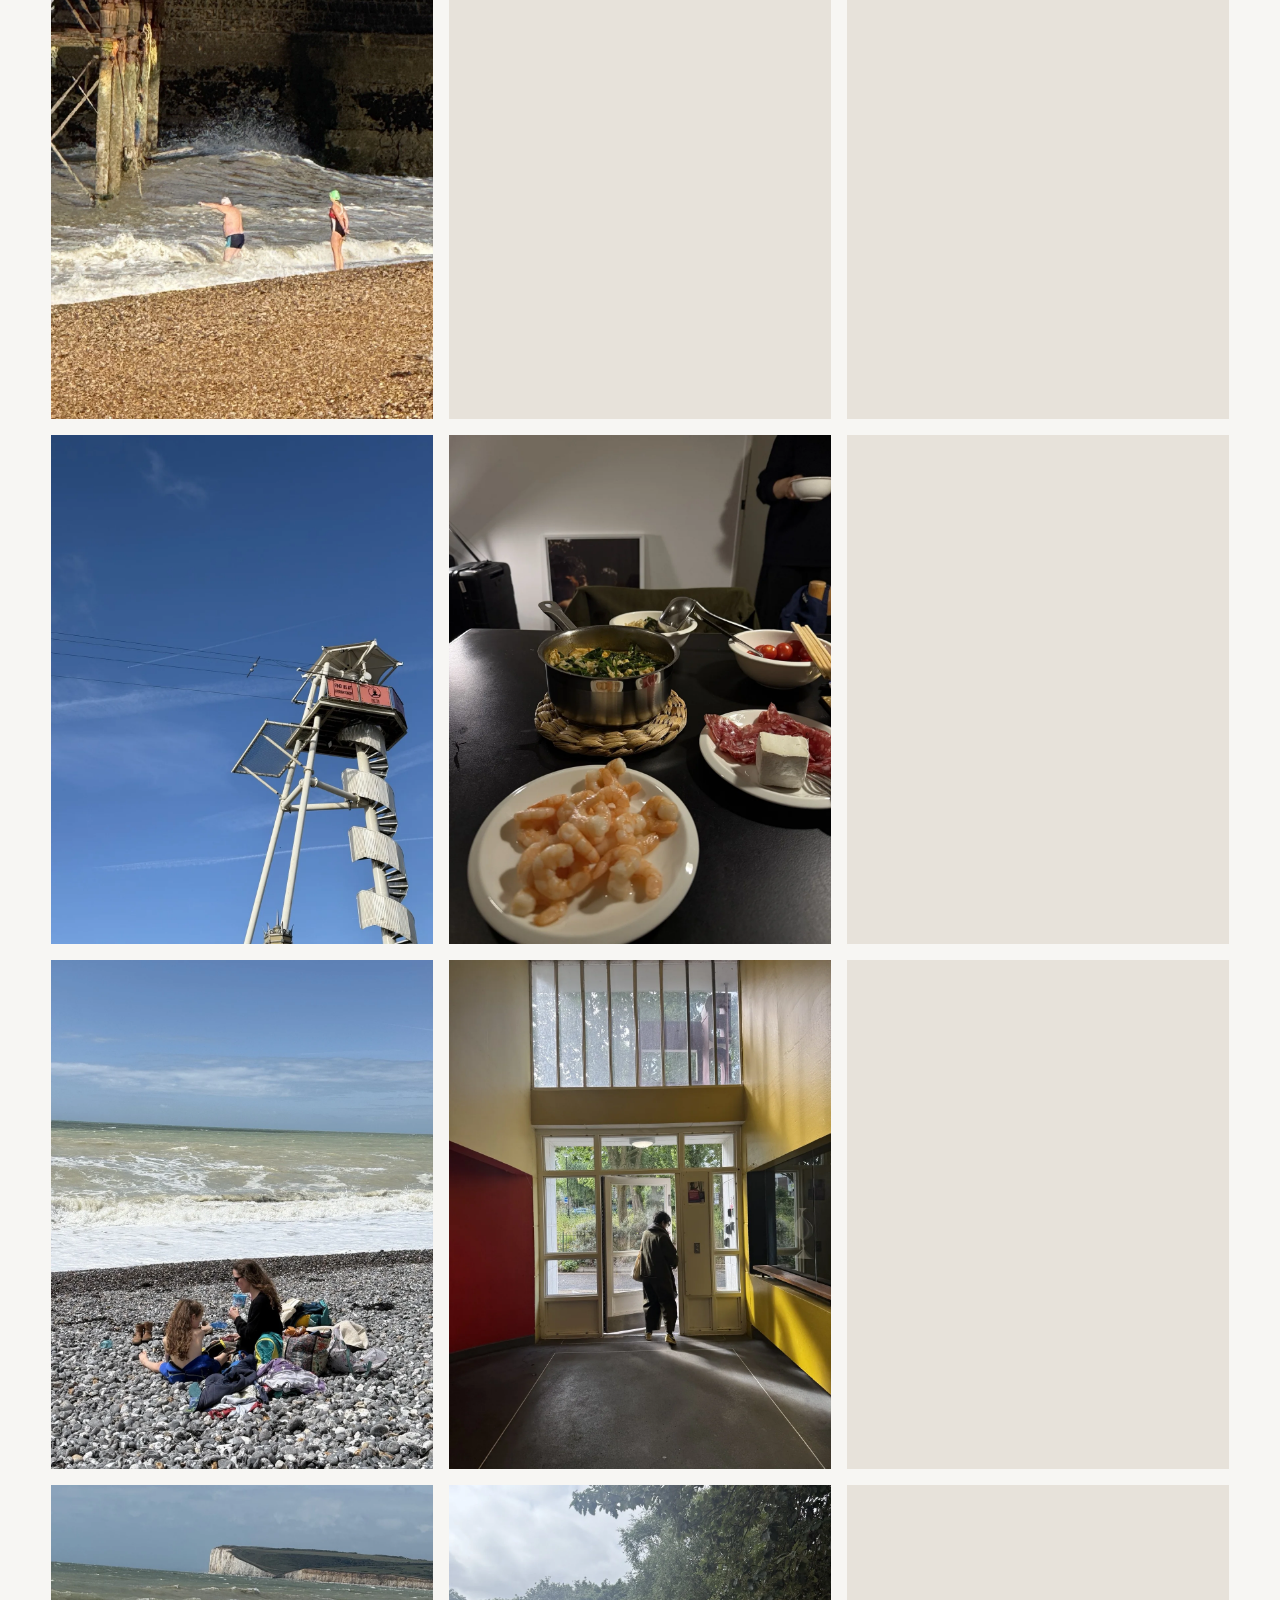
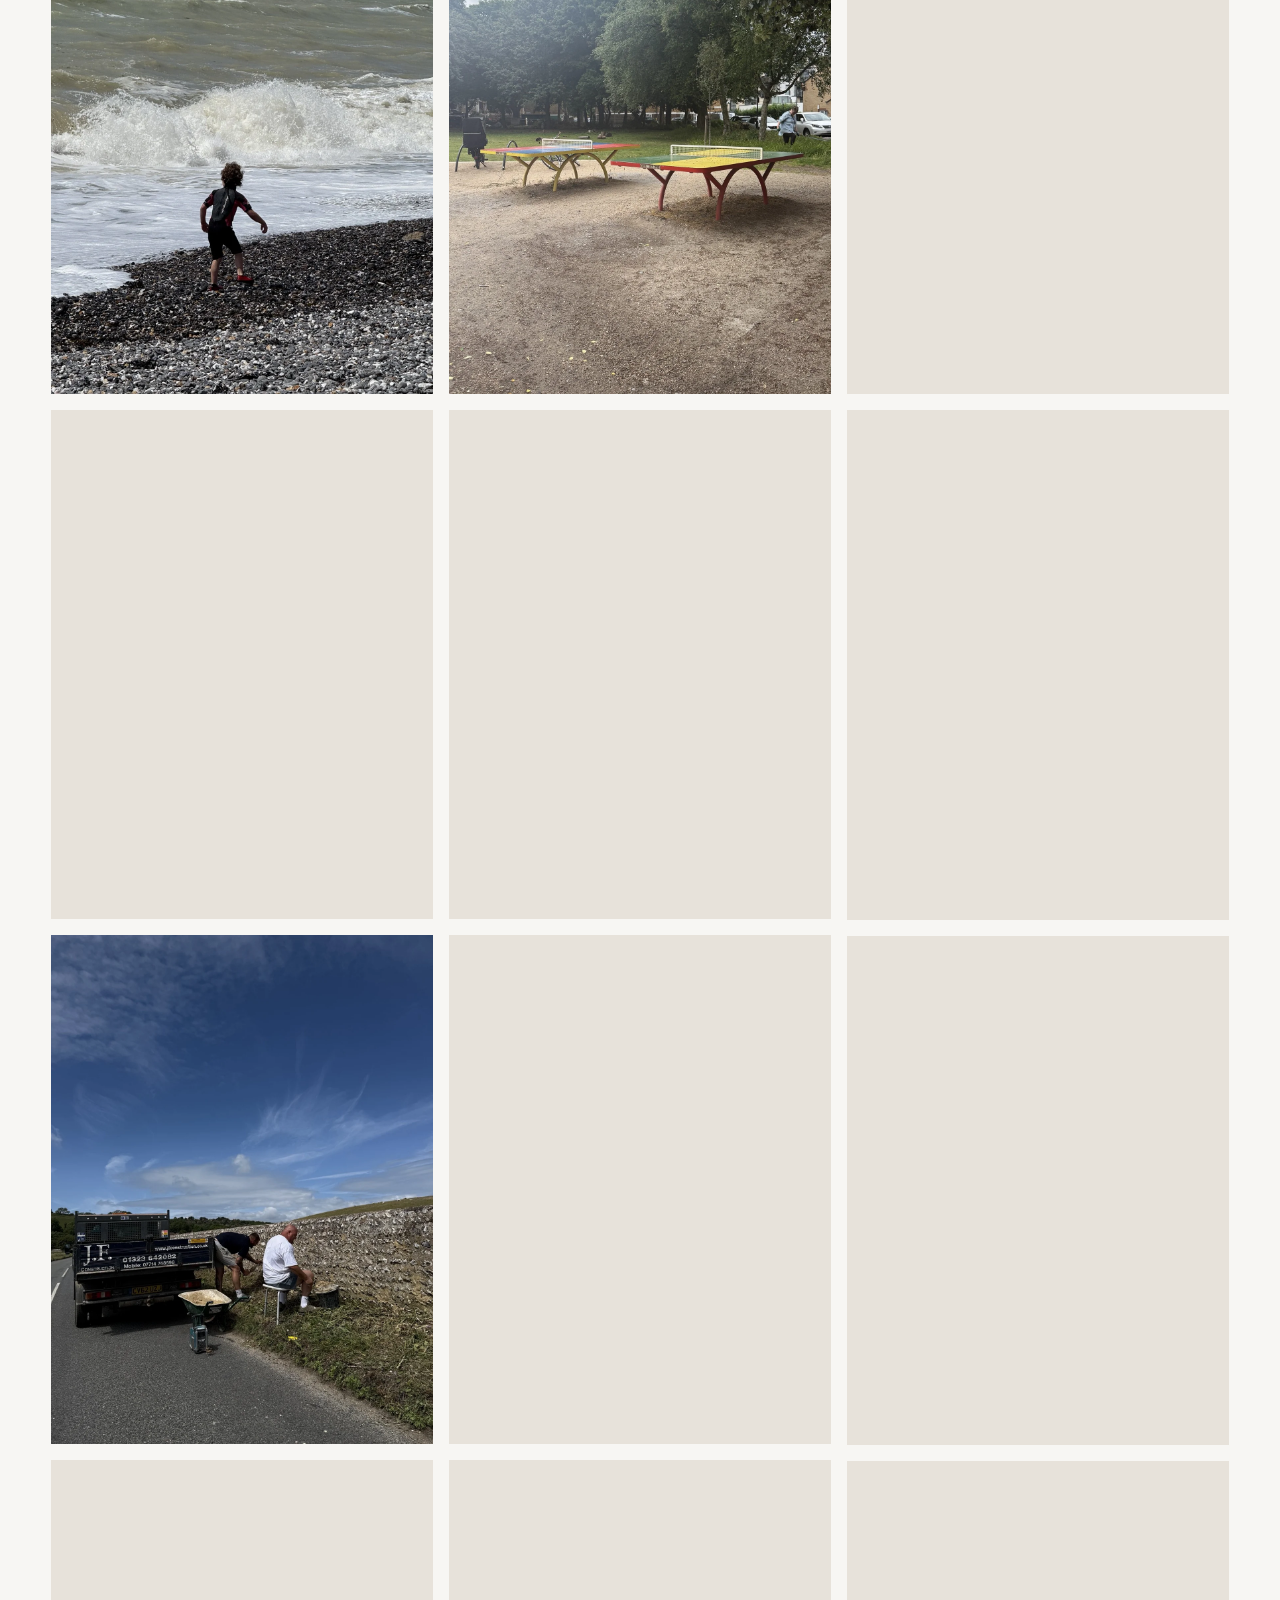
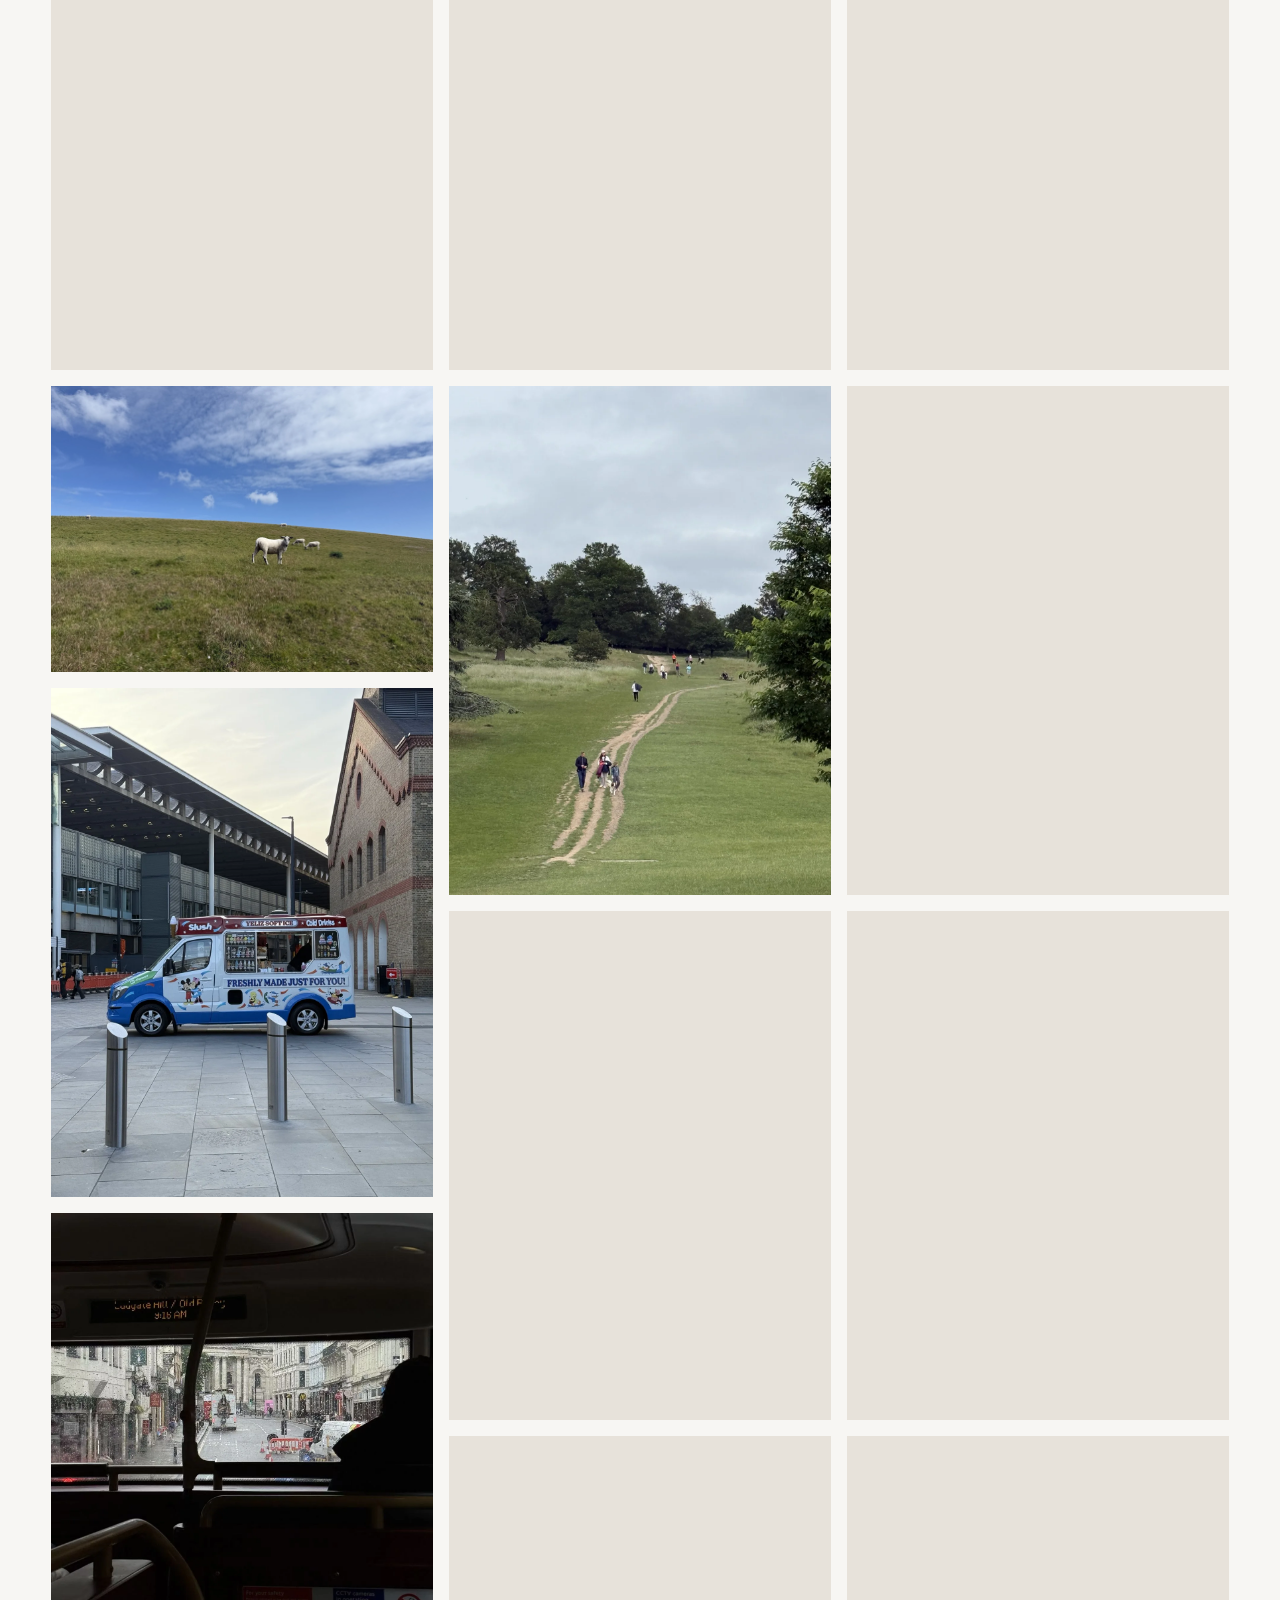
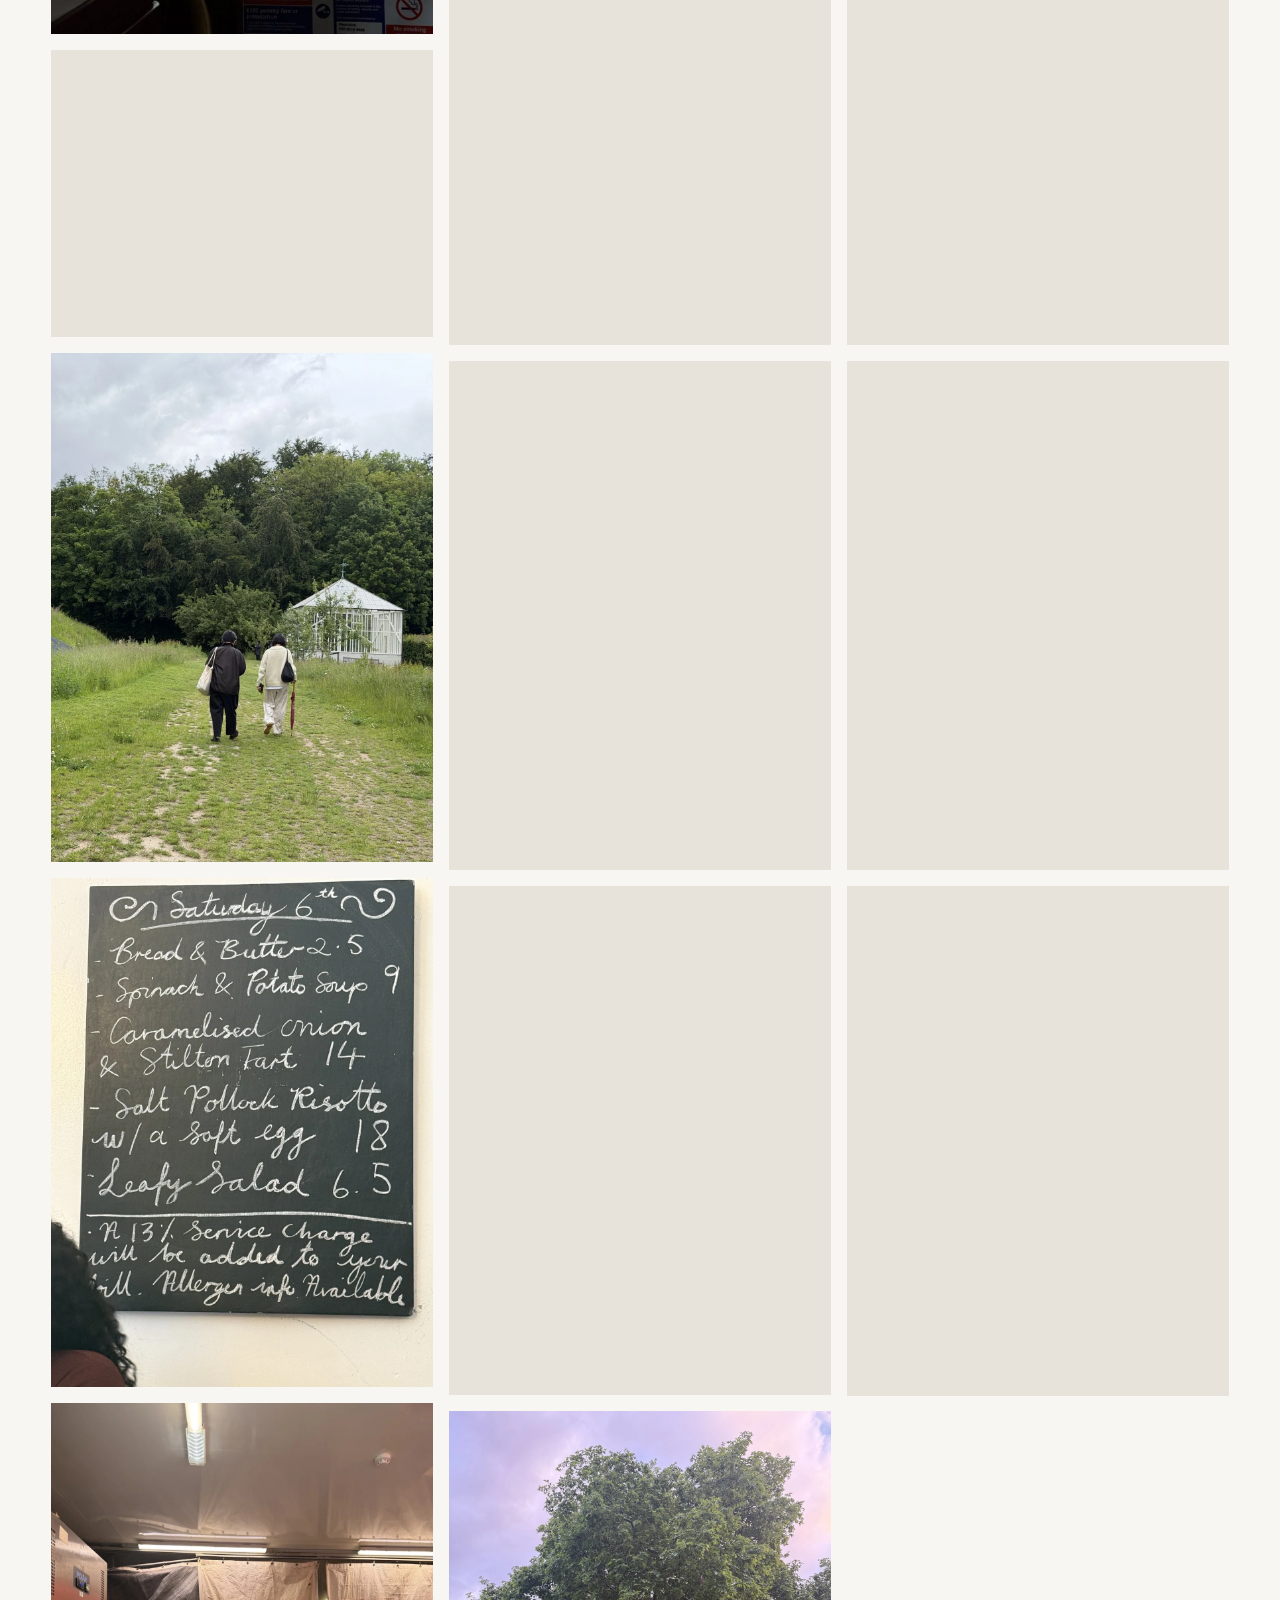
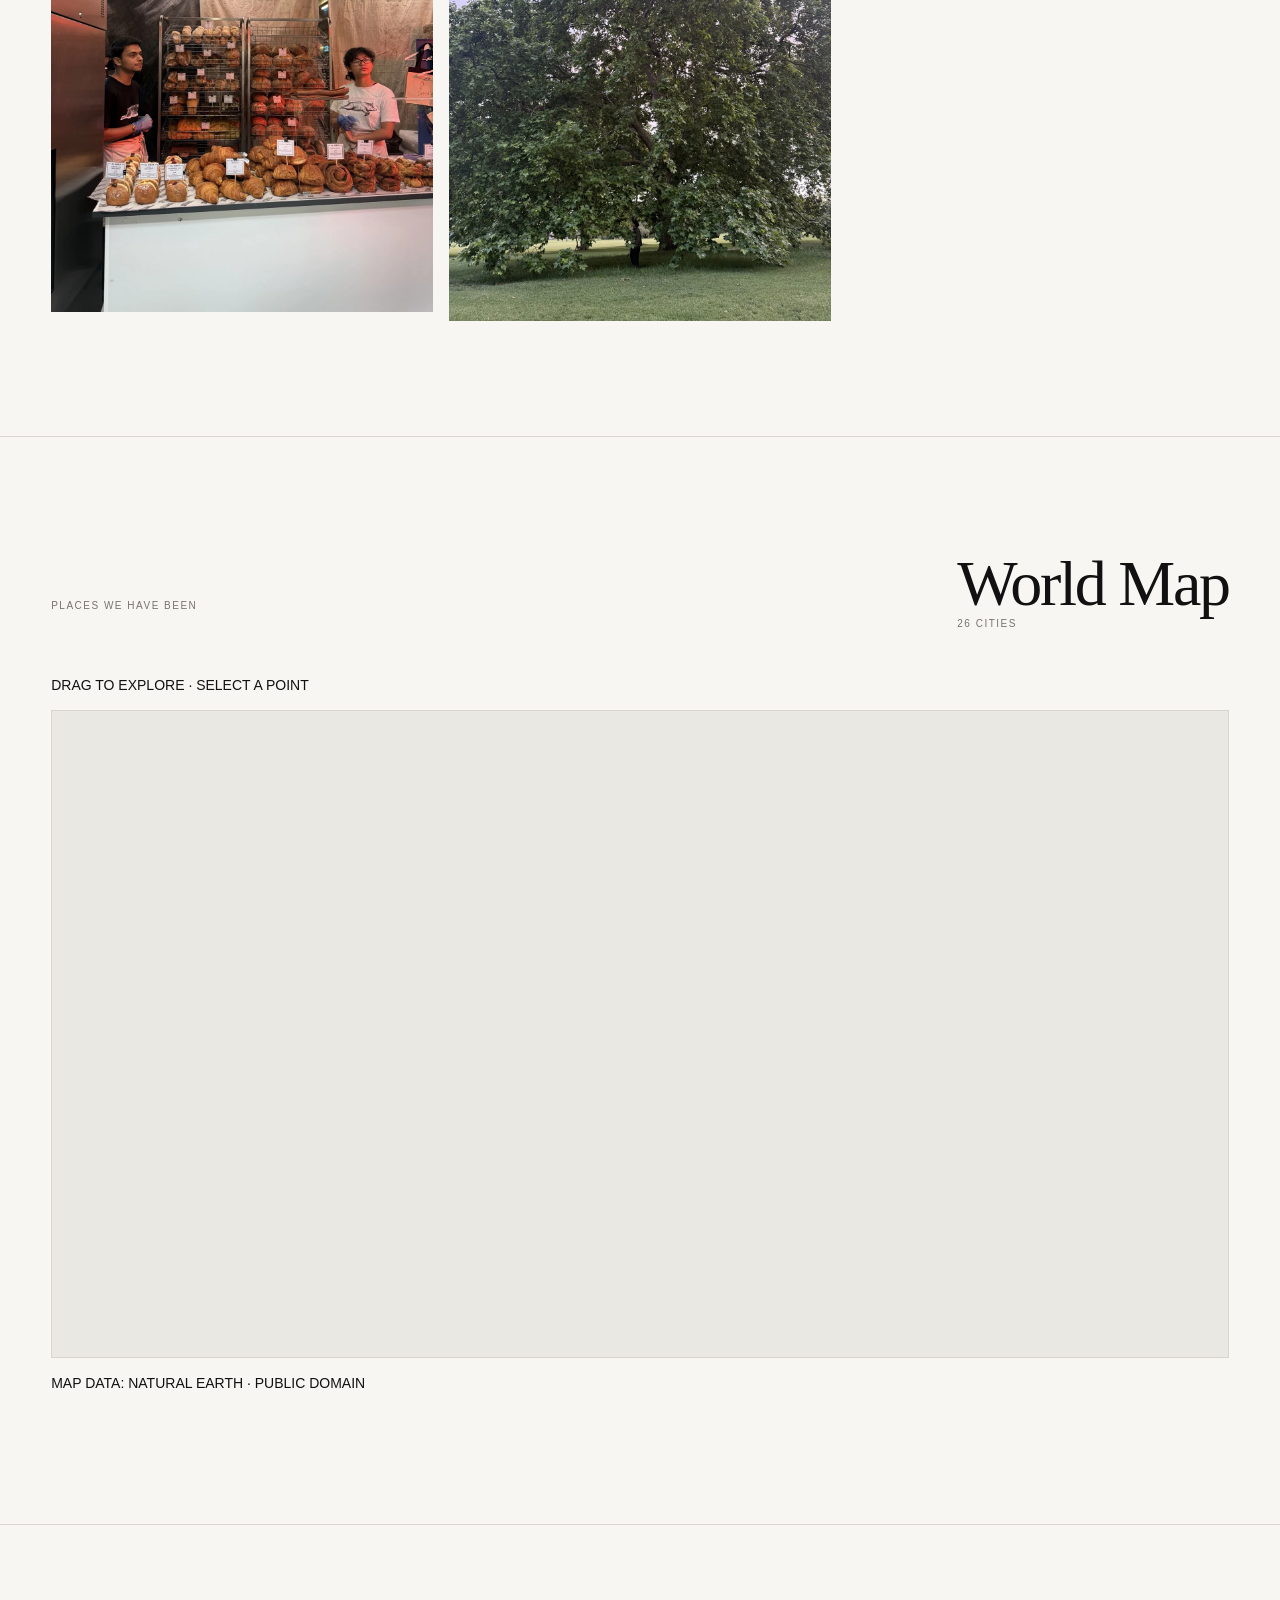
==== commit 67e7719c: "Refine editorial world map layout" ====
--- a/index.html
+++ b/index.html
@@ -47,13 +47,17 @@
 
     <section id="map" class="map-section">
       <div class="map-head">
-        <div>
-          <p class="eyebrow">PLACES WE HAVE BEEN</p>
+        <p class="eyebrow">PLACES WE HAVE BEEN</p>
+        <div class="map-title-row">
           <h2>World Map</h2>
+          <p class="map-count">26 CITIES</p>
         </div>
-        <p class="map-count">26 cities</p>
       </div>
-      <div id="world-map" class="world-map" aria-label="Interactive map showing cities visited by Wani and Fibi"></div>
+      <div class="map-frame">
+        <p class="map-instruction">DRAG TO EXPLORE · SELECT A POINT</p>
+        <div id="world-map" class="world-map" aria-label="Interactive map showing cities visited by Wani and Fibi"></div>
+        <p class="map-credit">MAP DATA: NATURAL EARTH · PUBLIC DOMAIN</p>
+      </div>
     </section>
 
     <section id="about" class="section about">
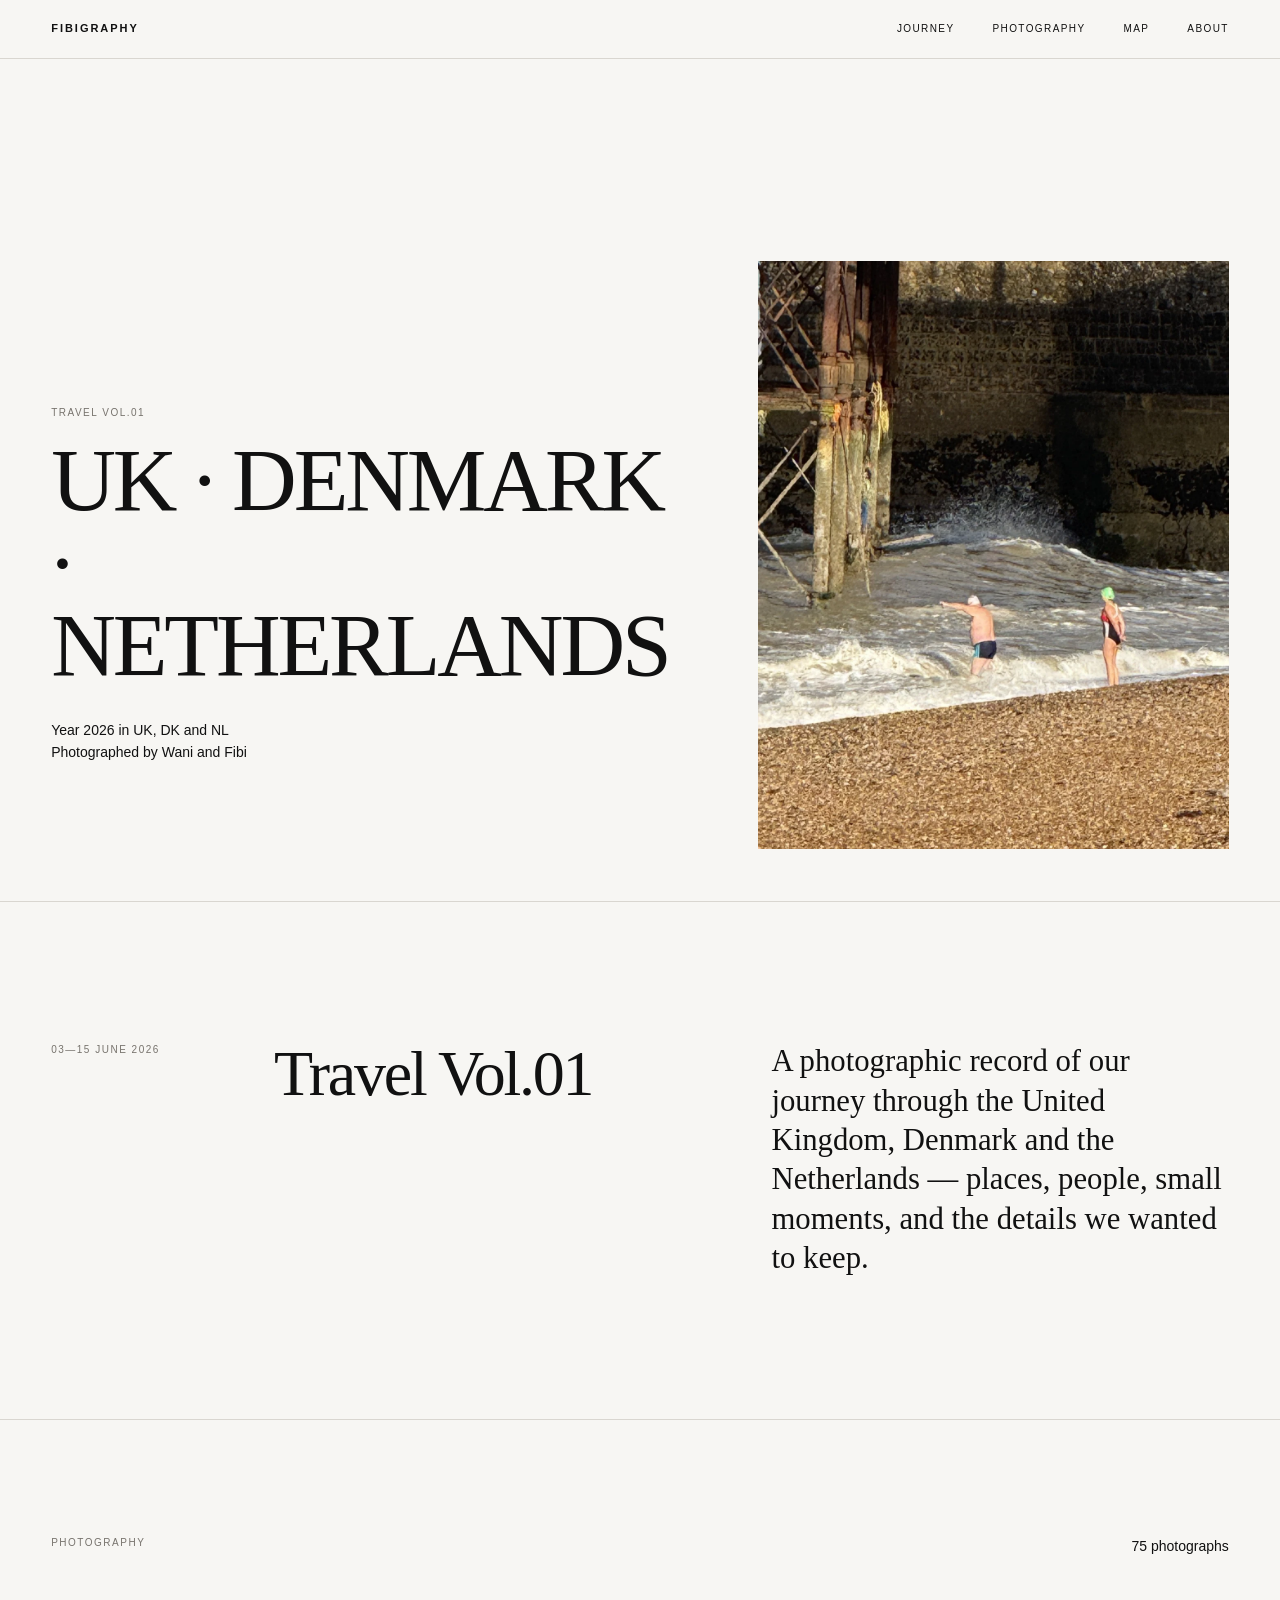
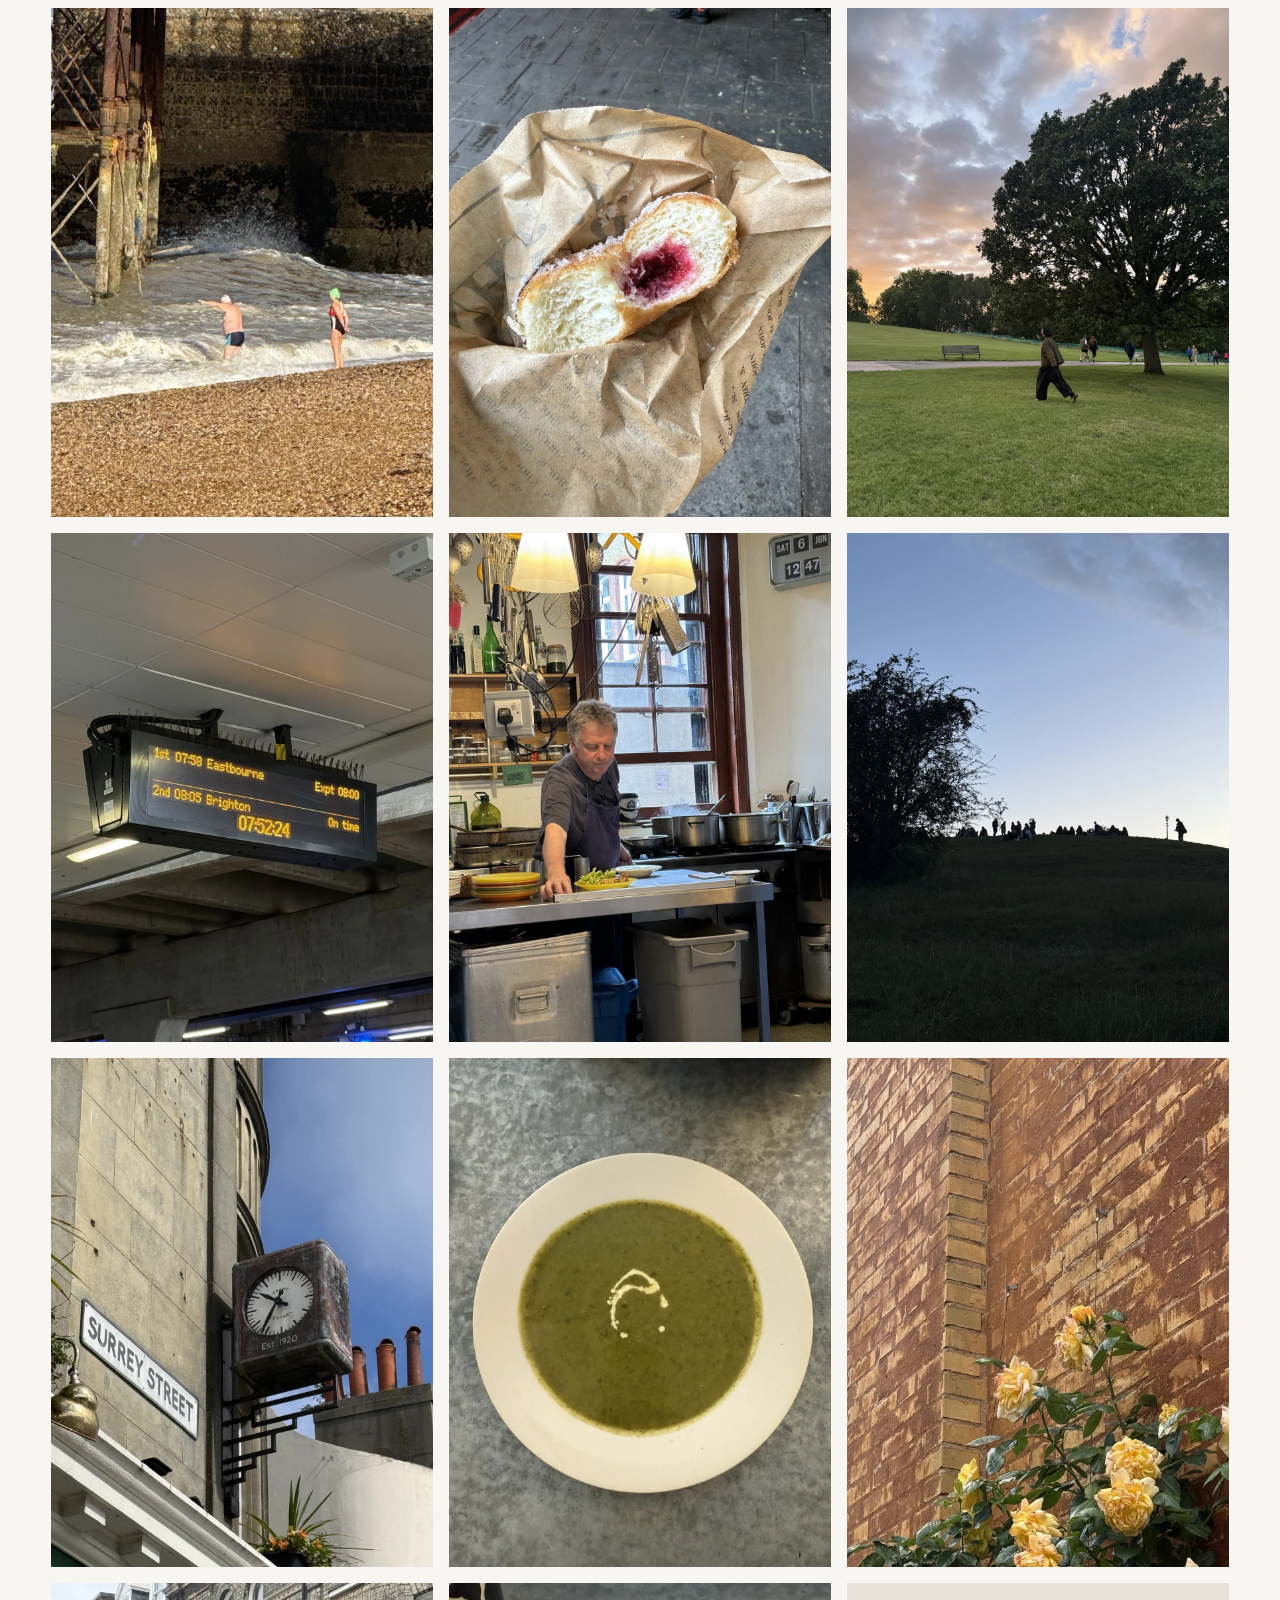
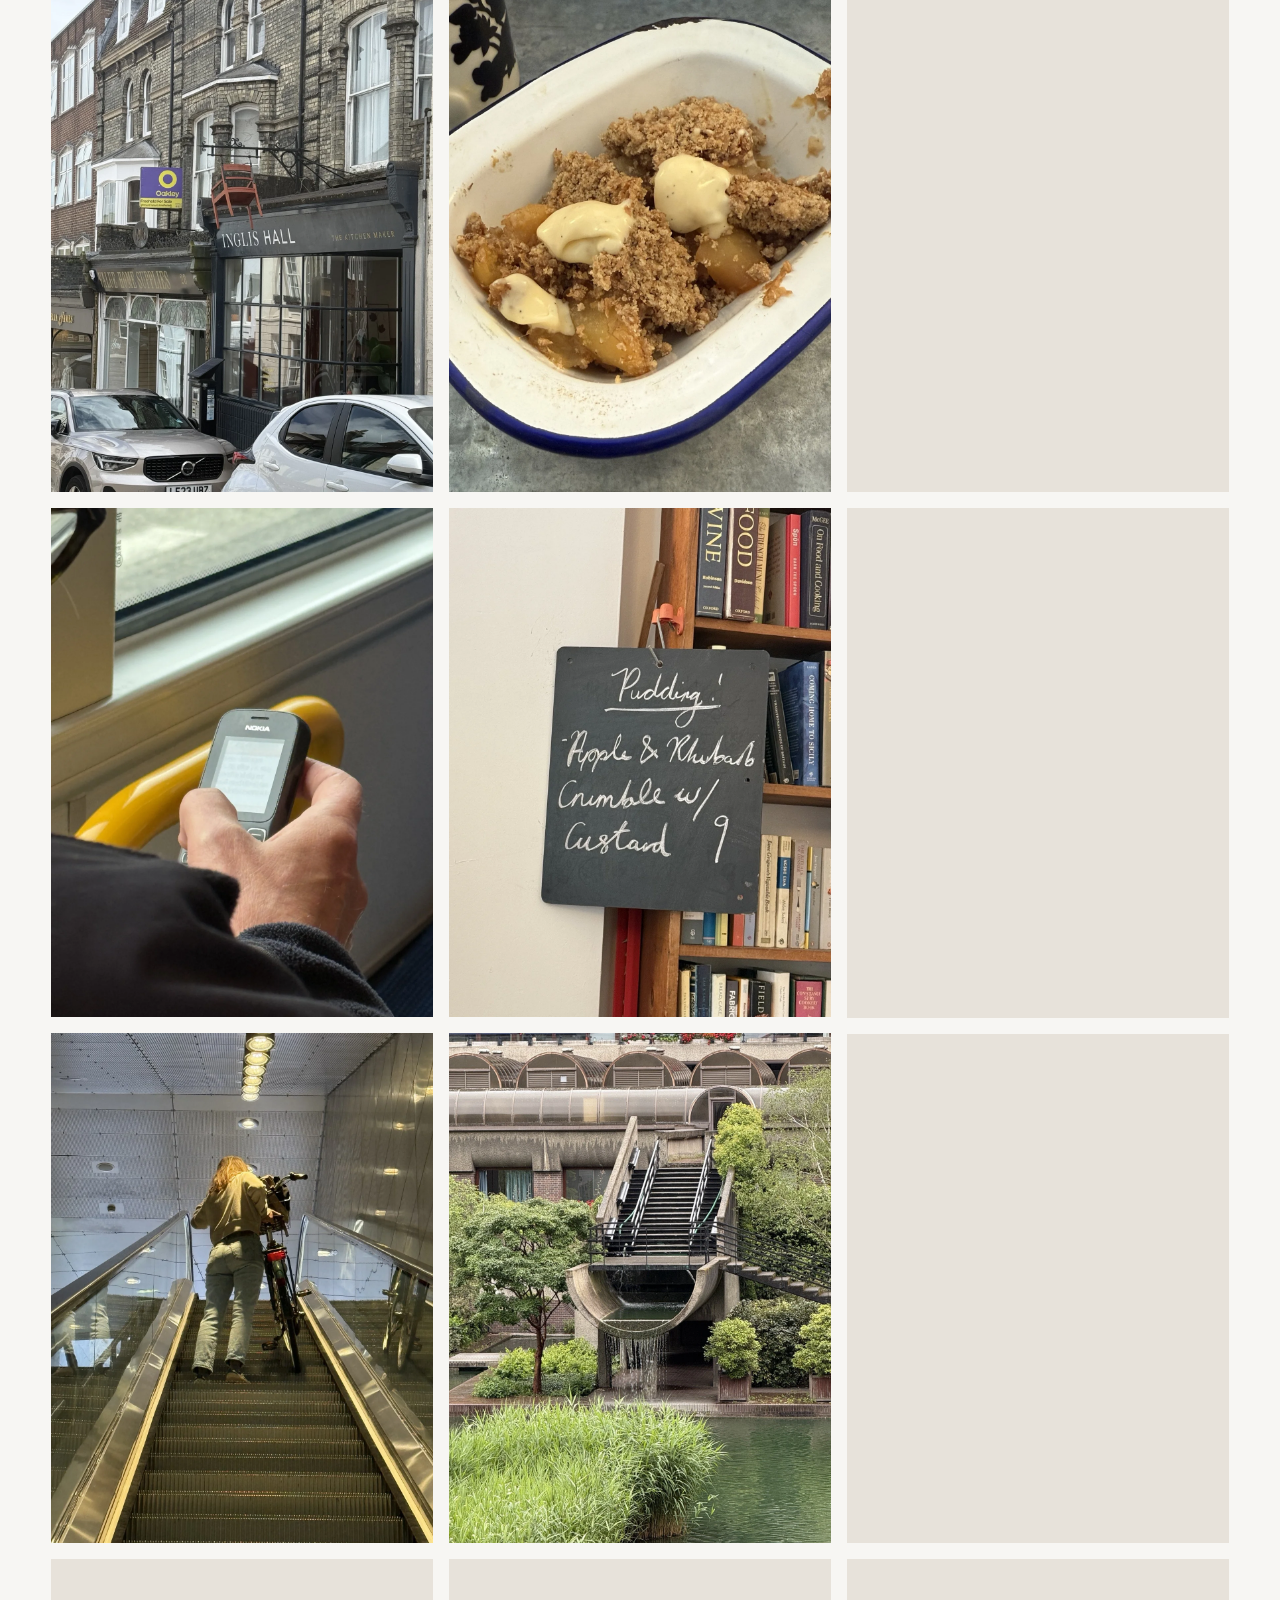
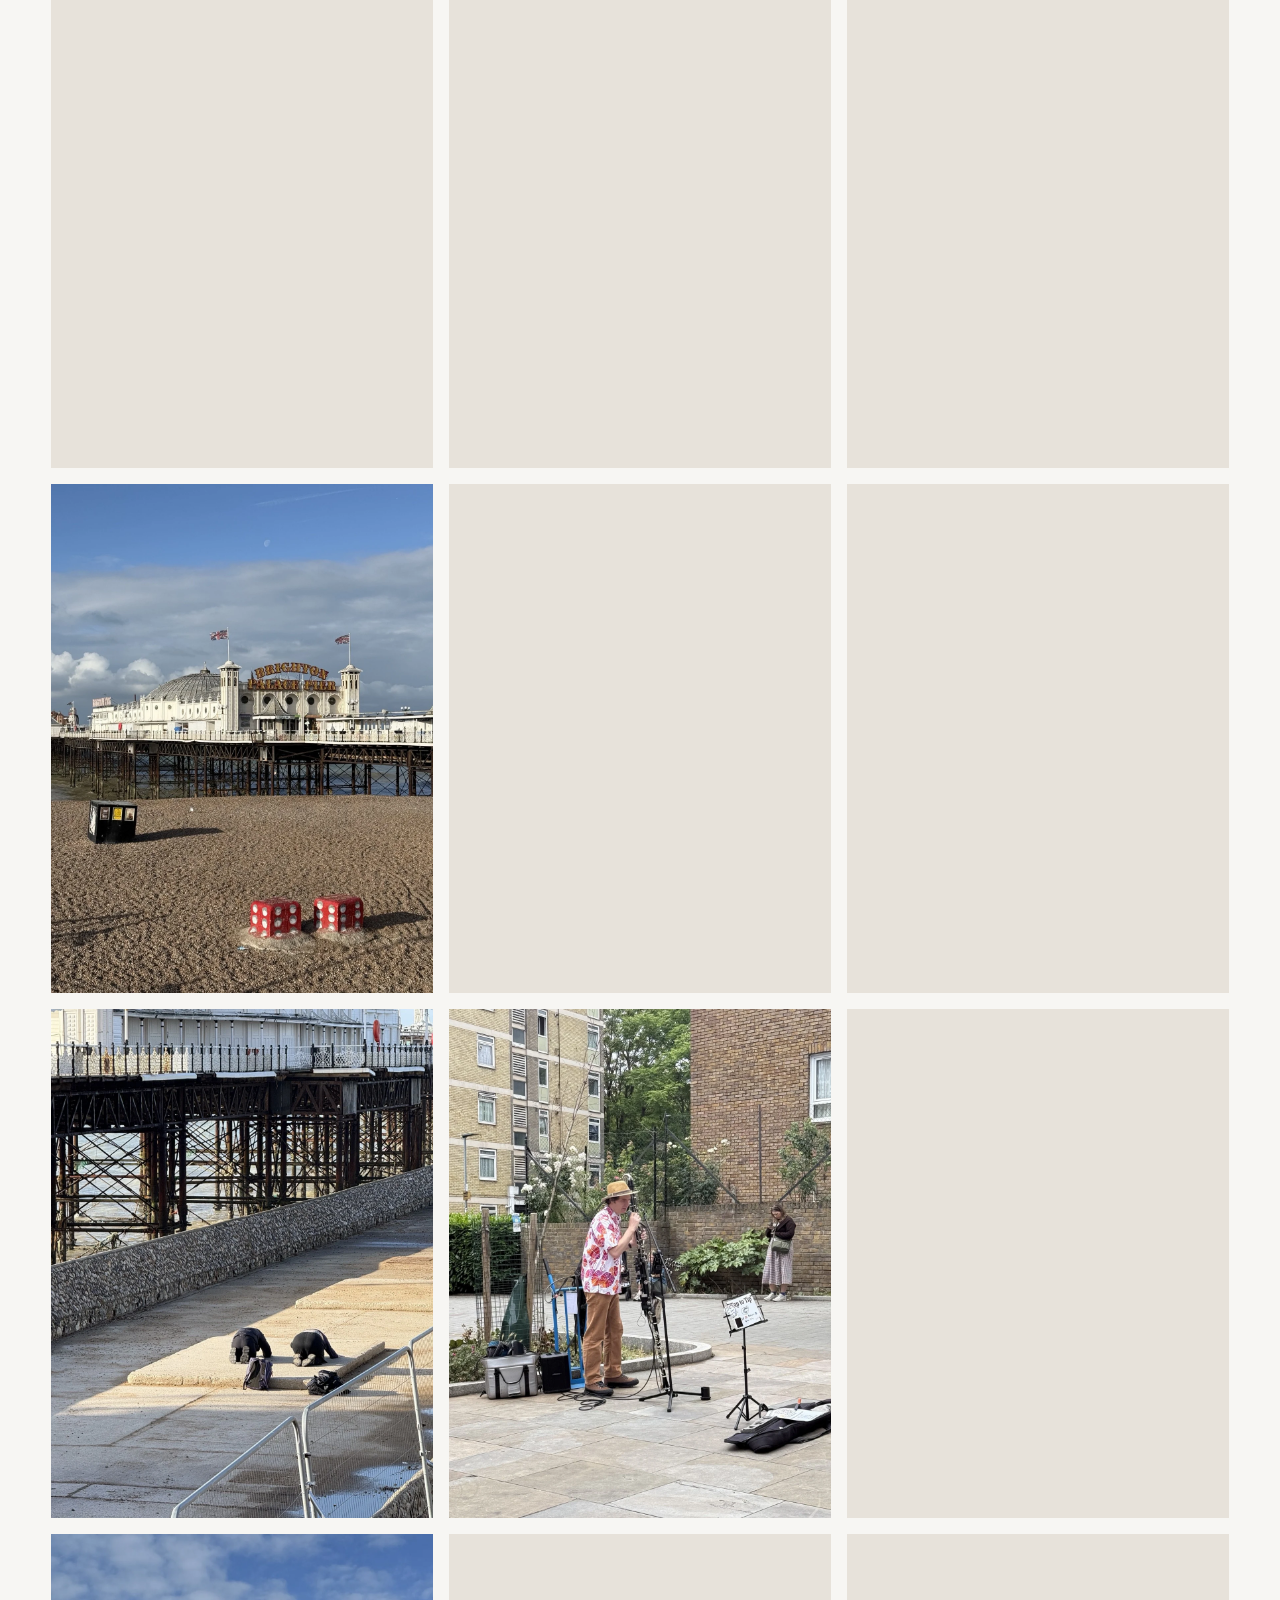
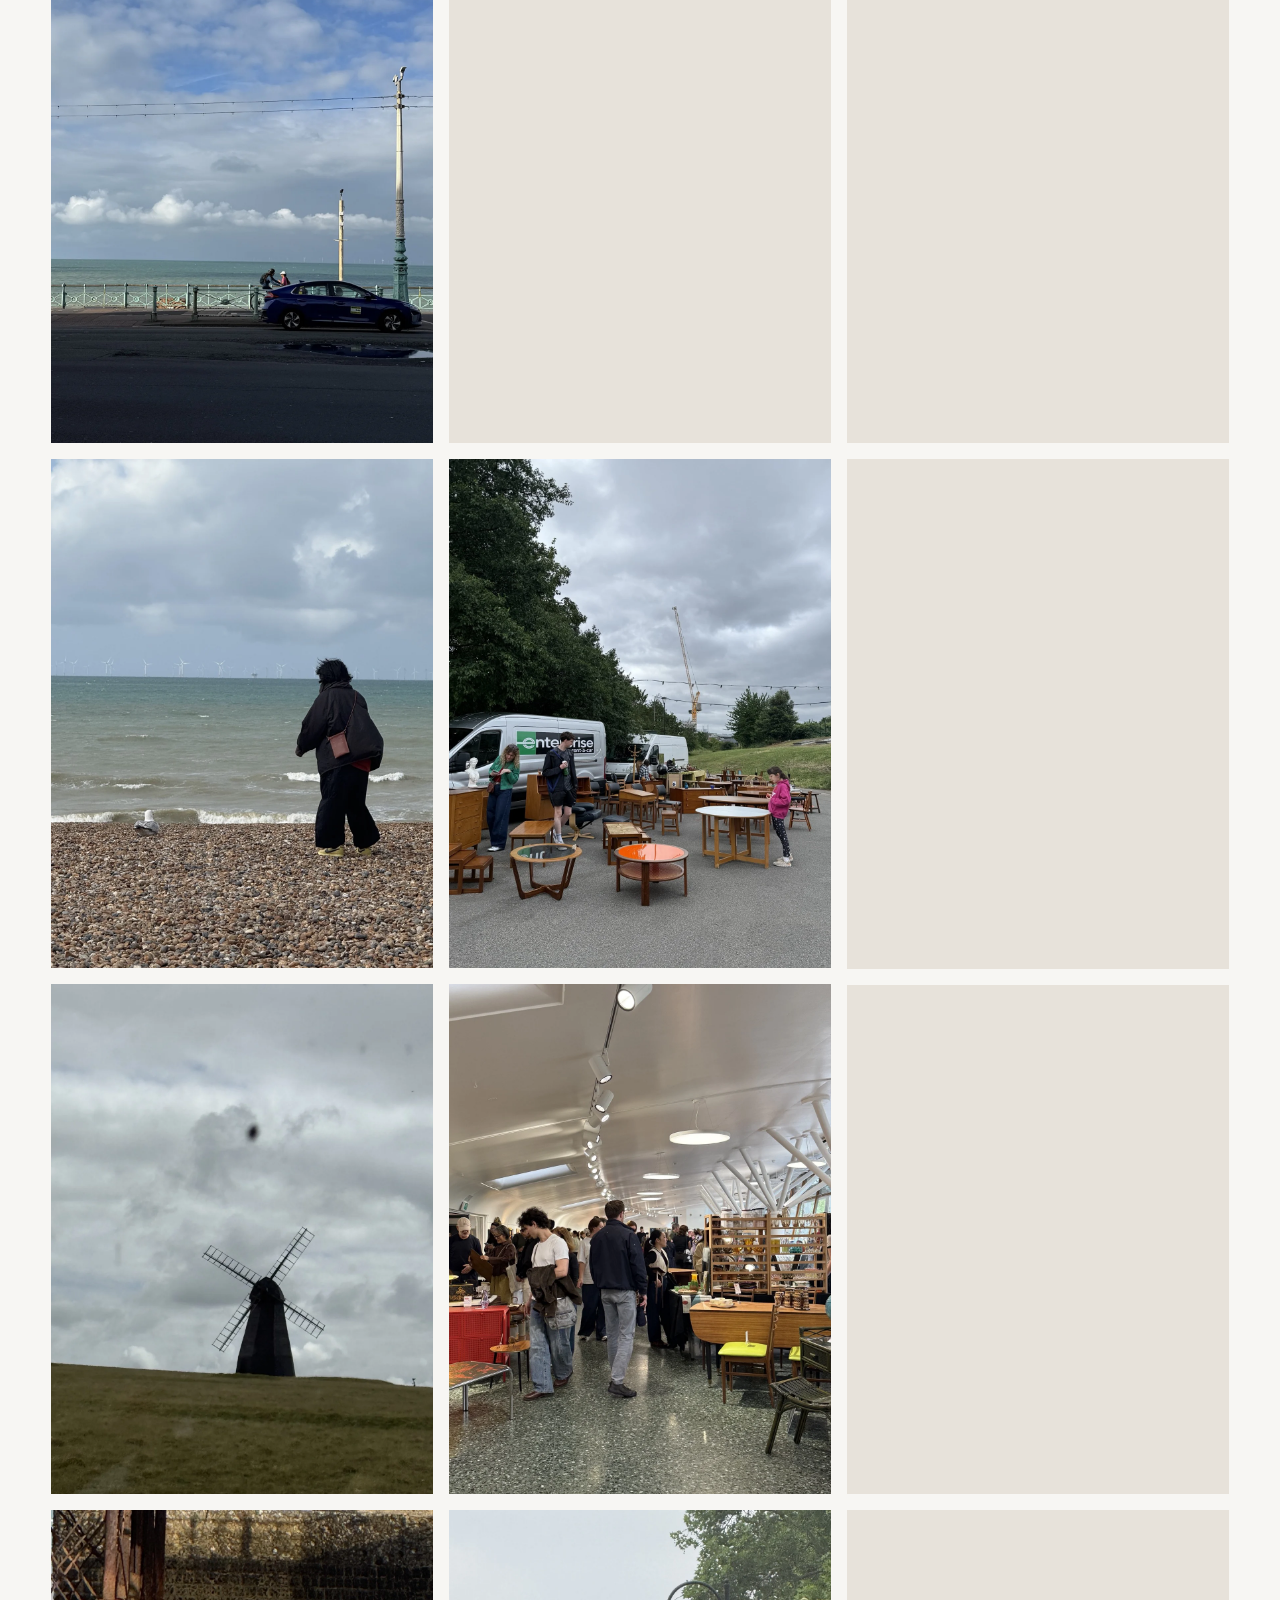
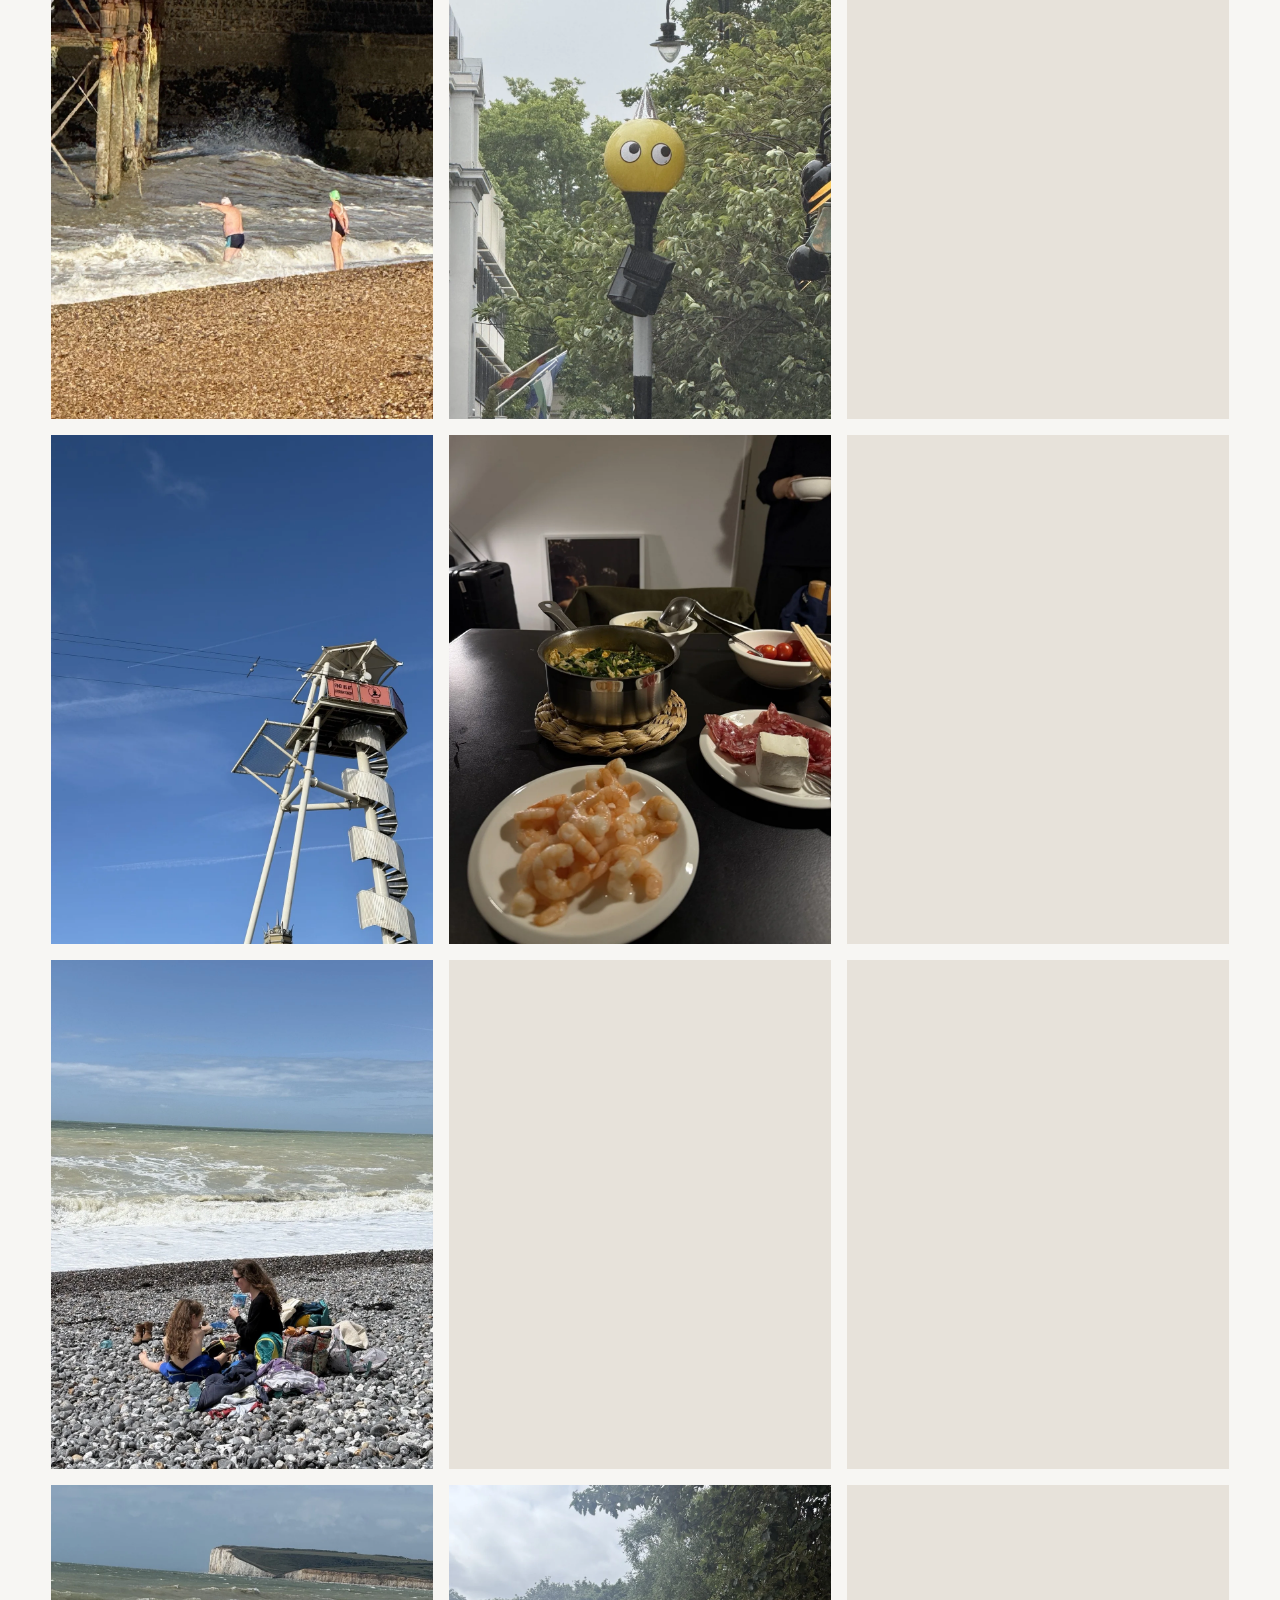
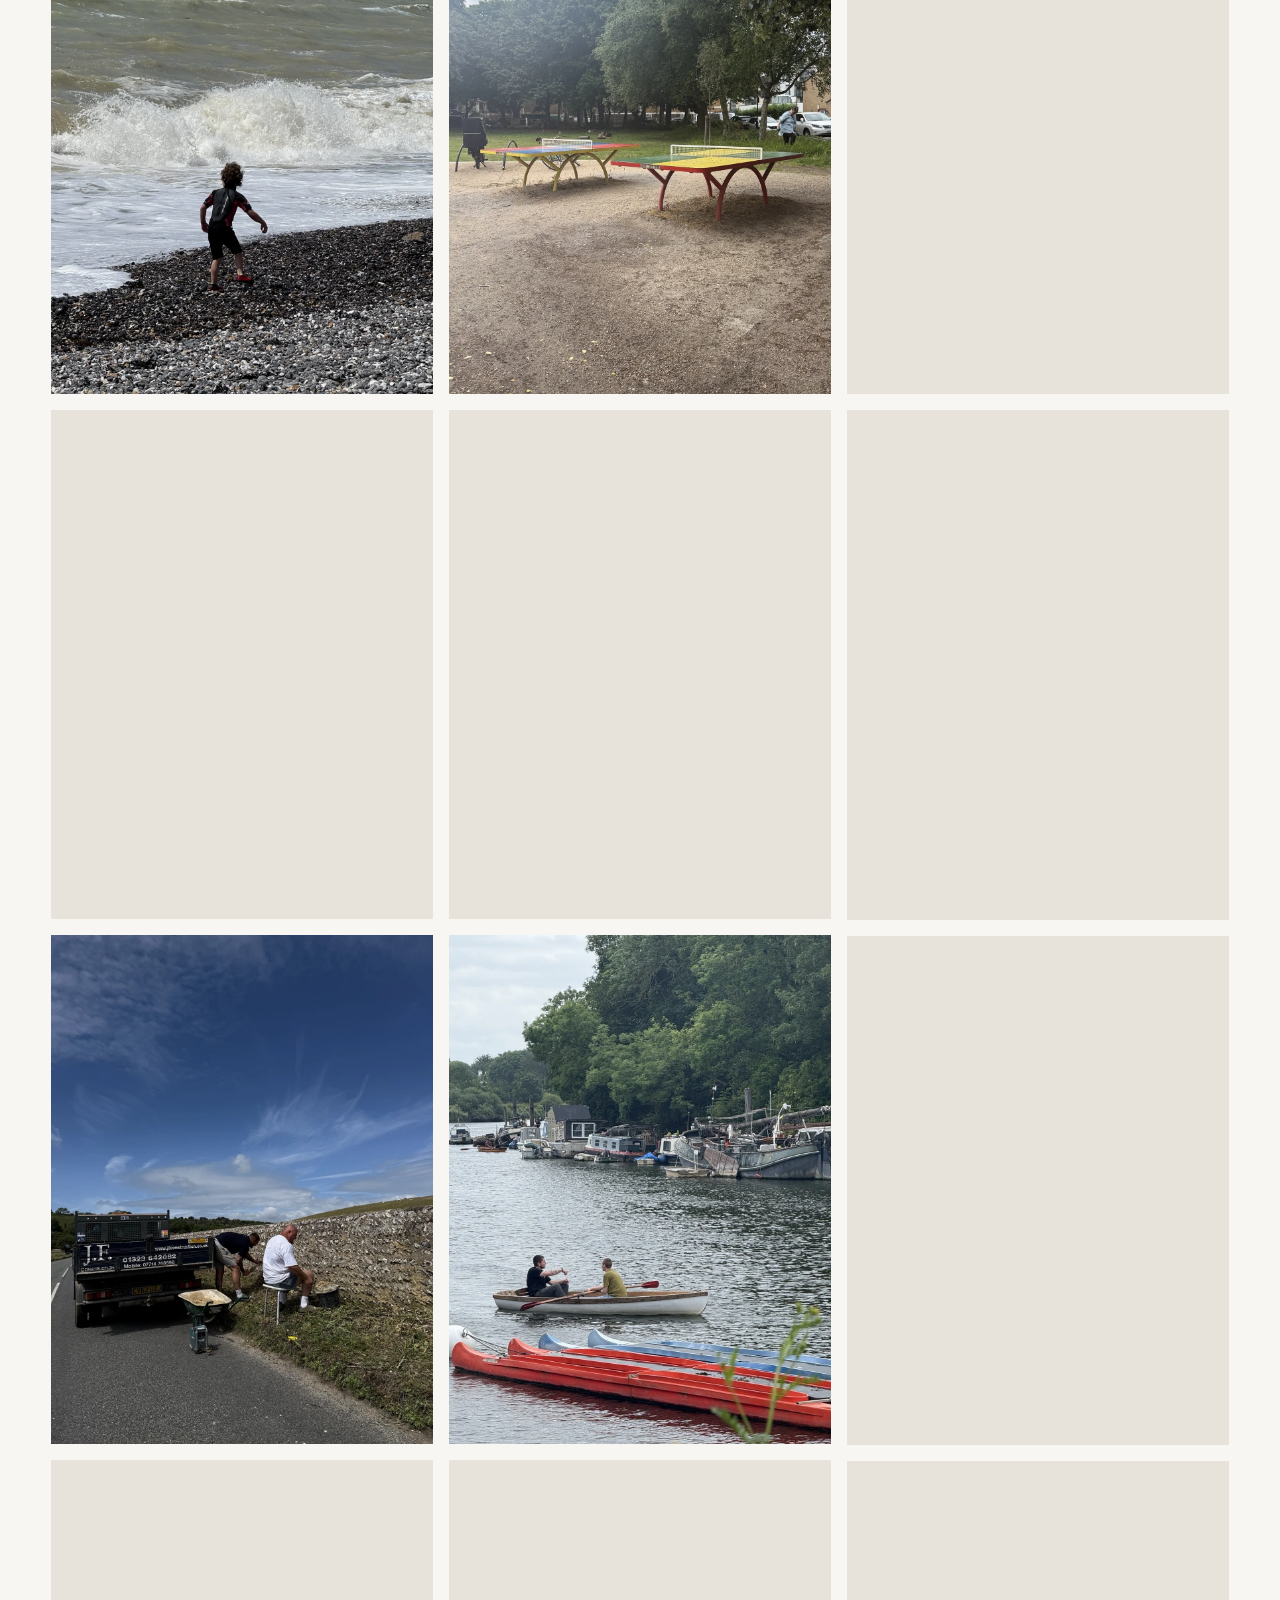
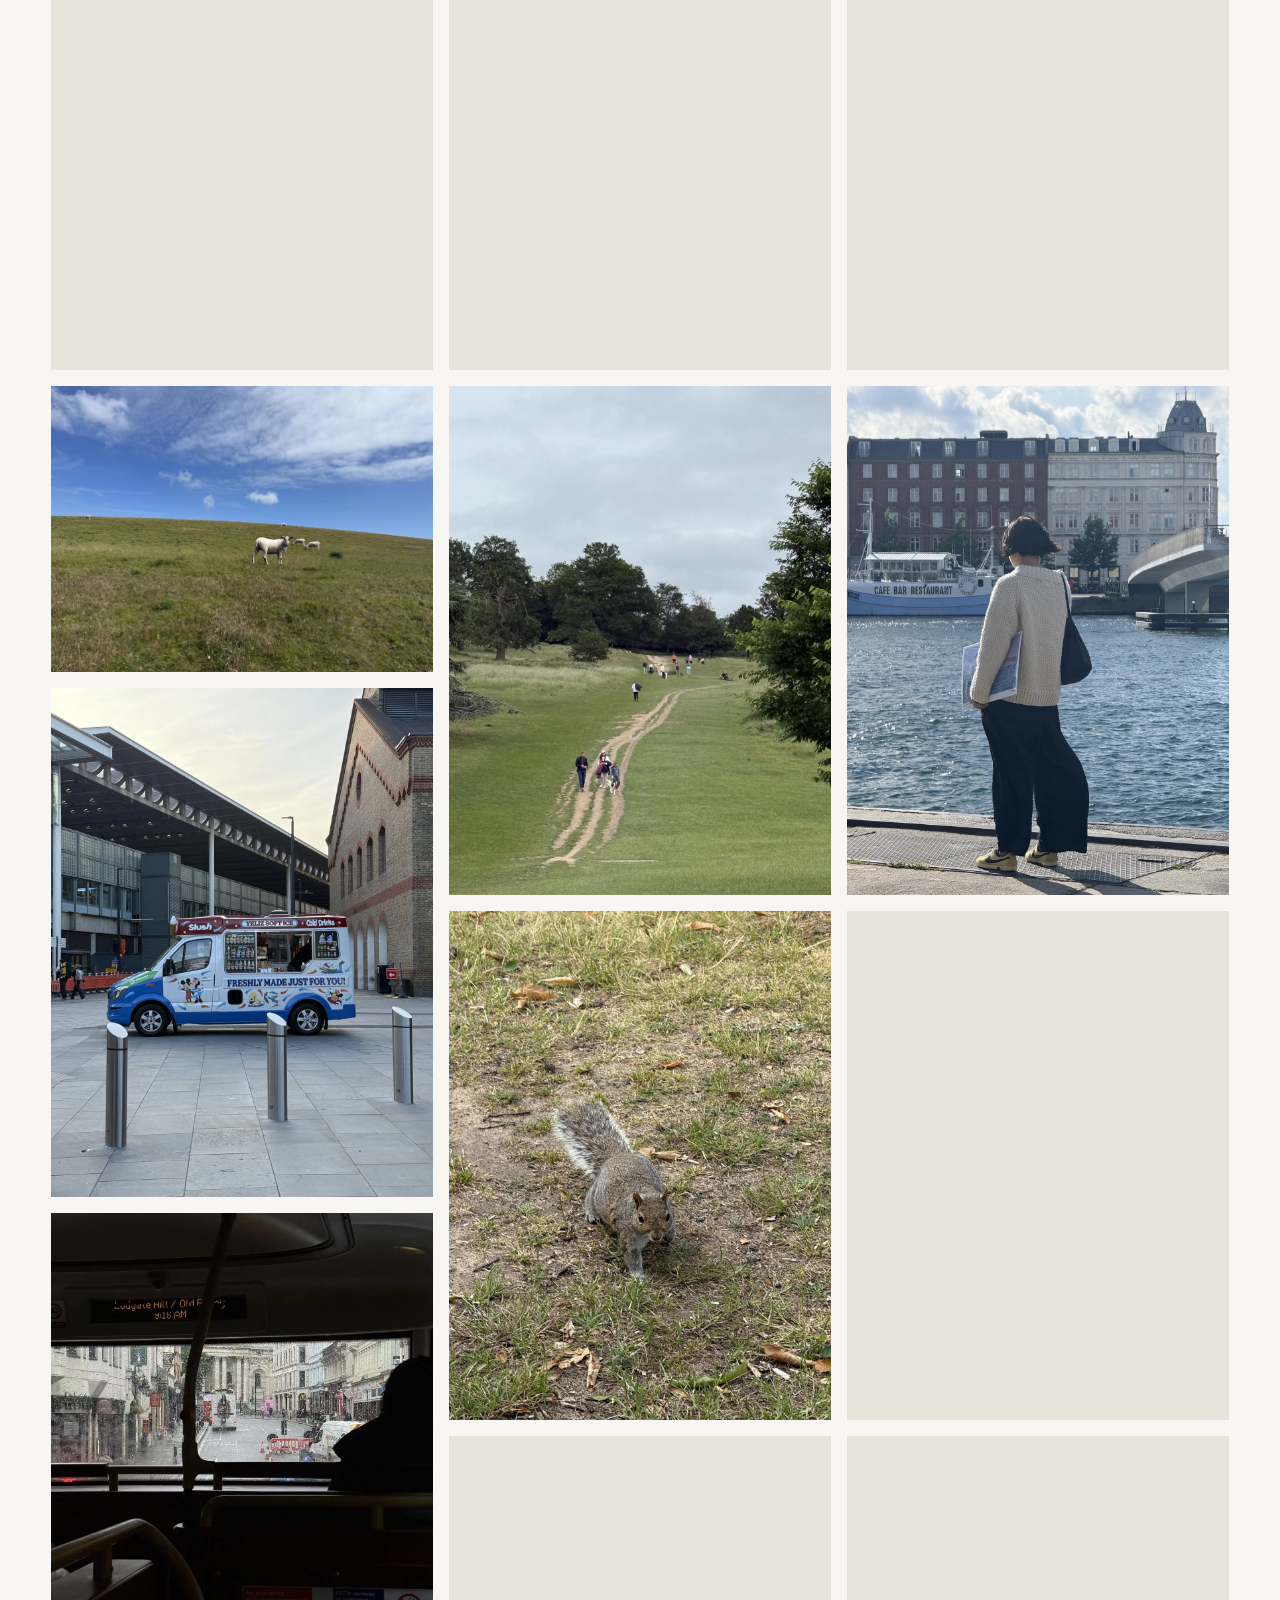
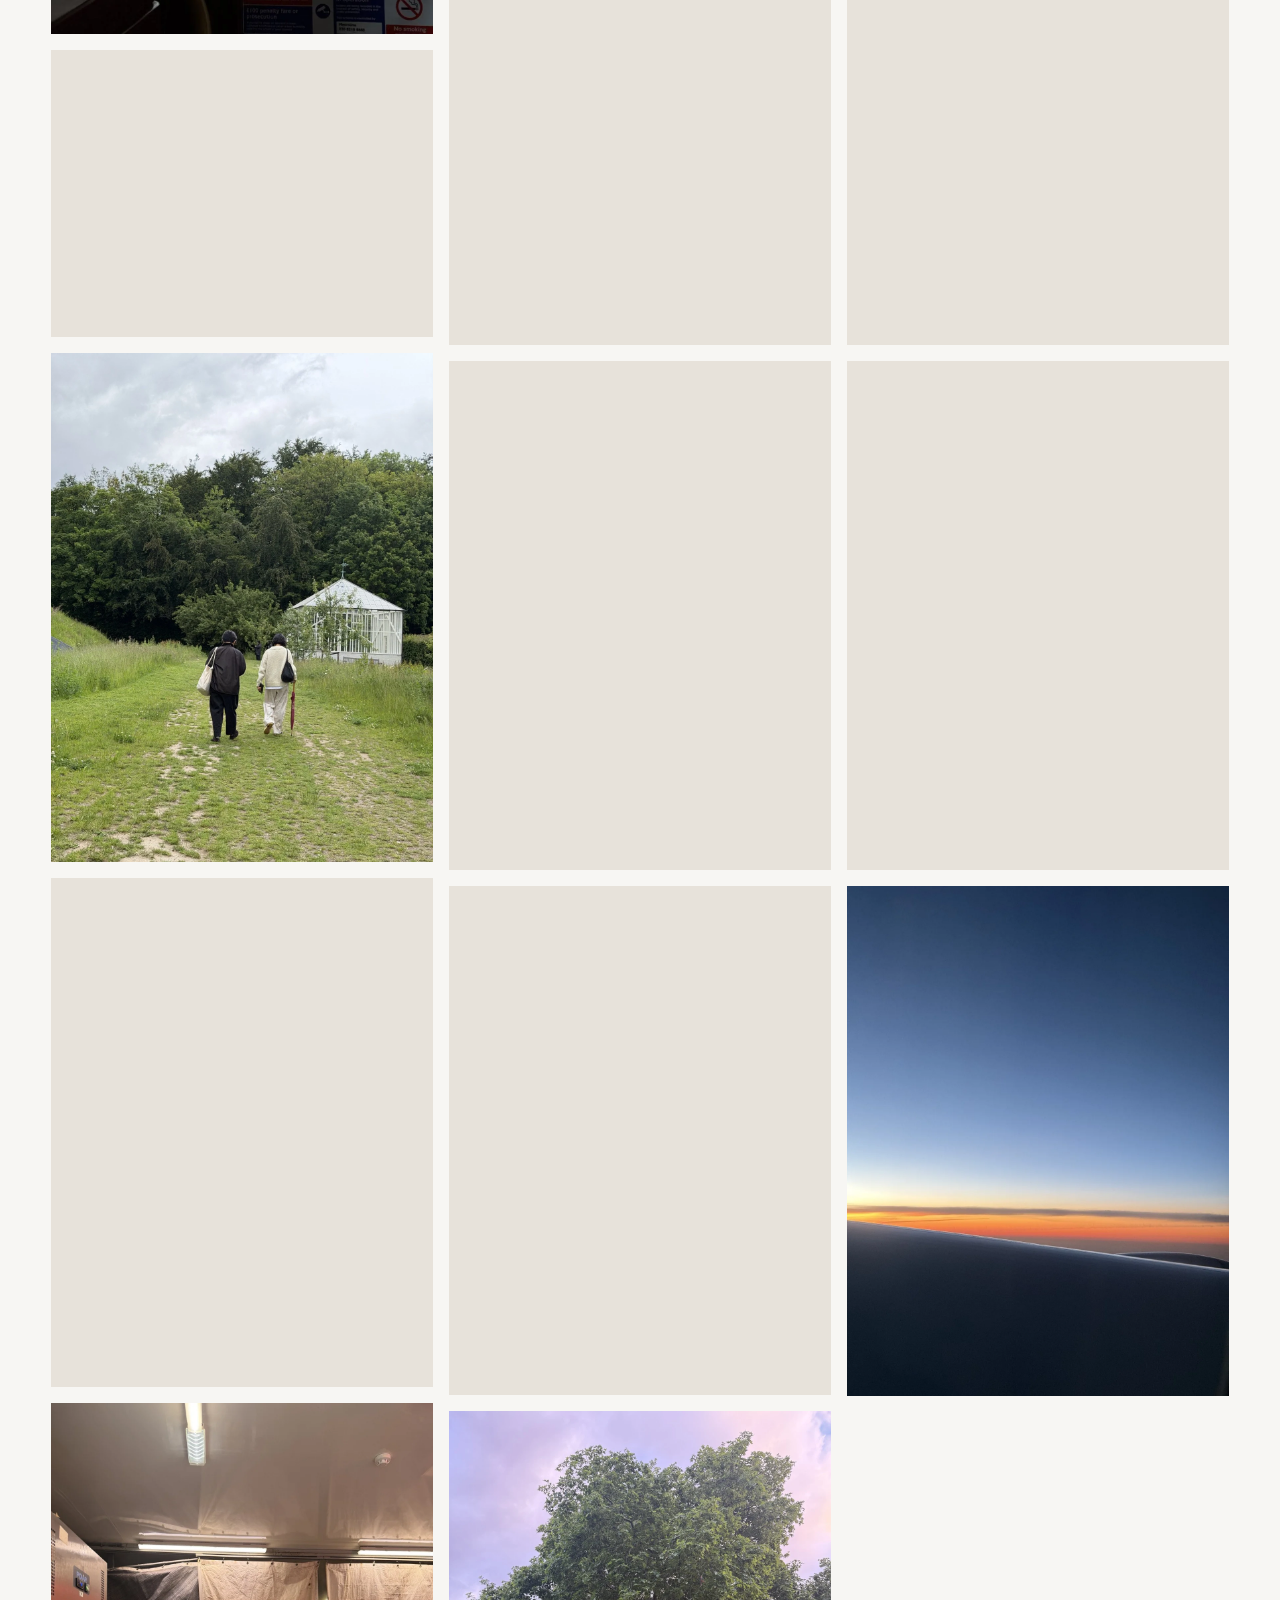
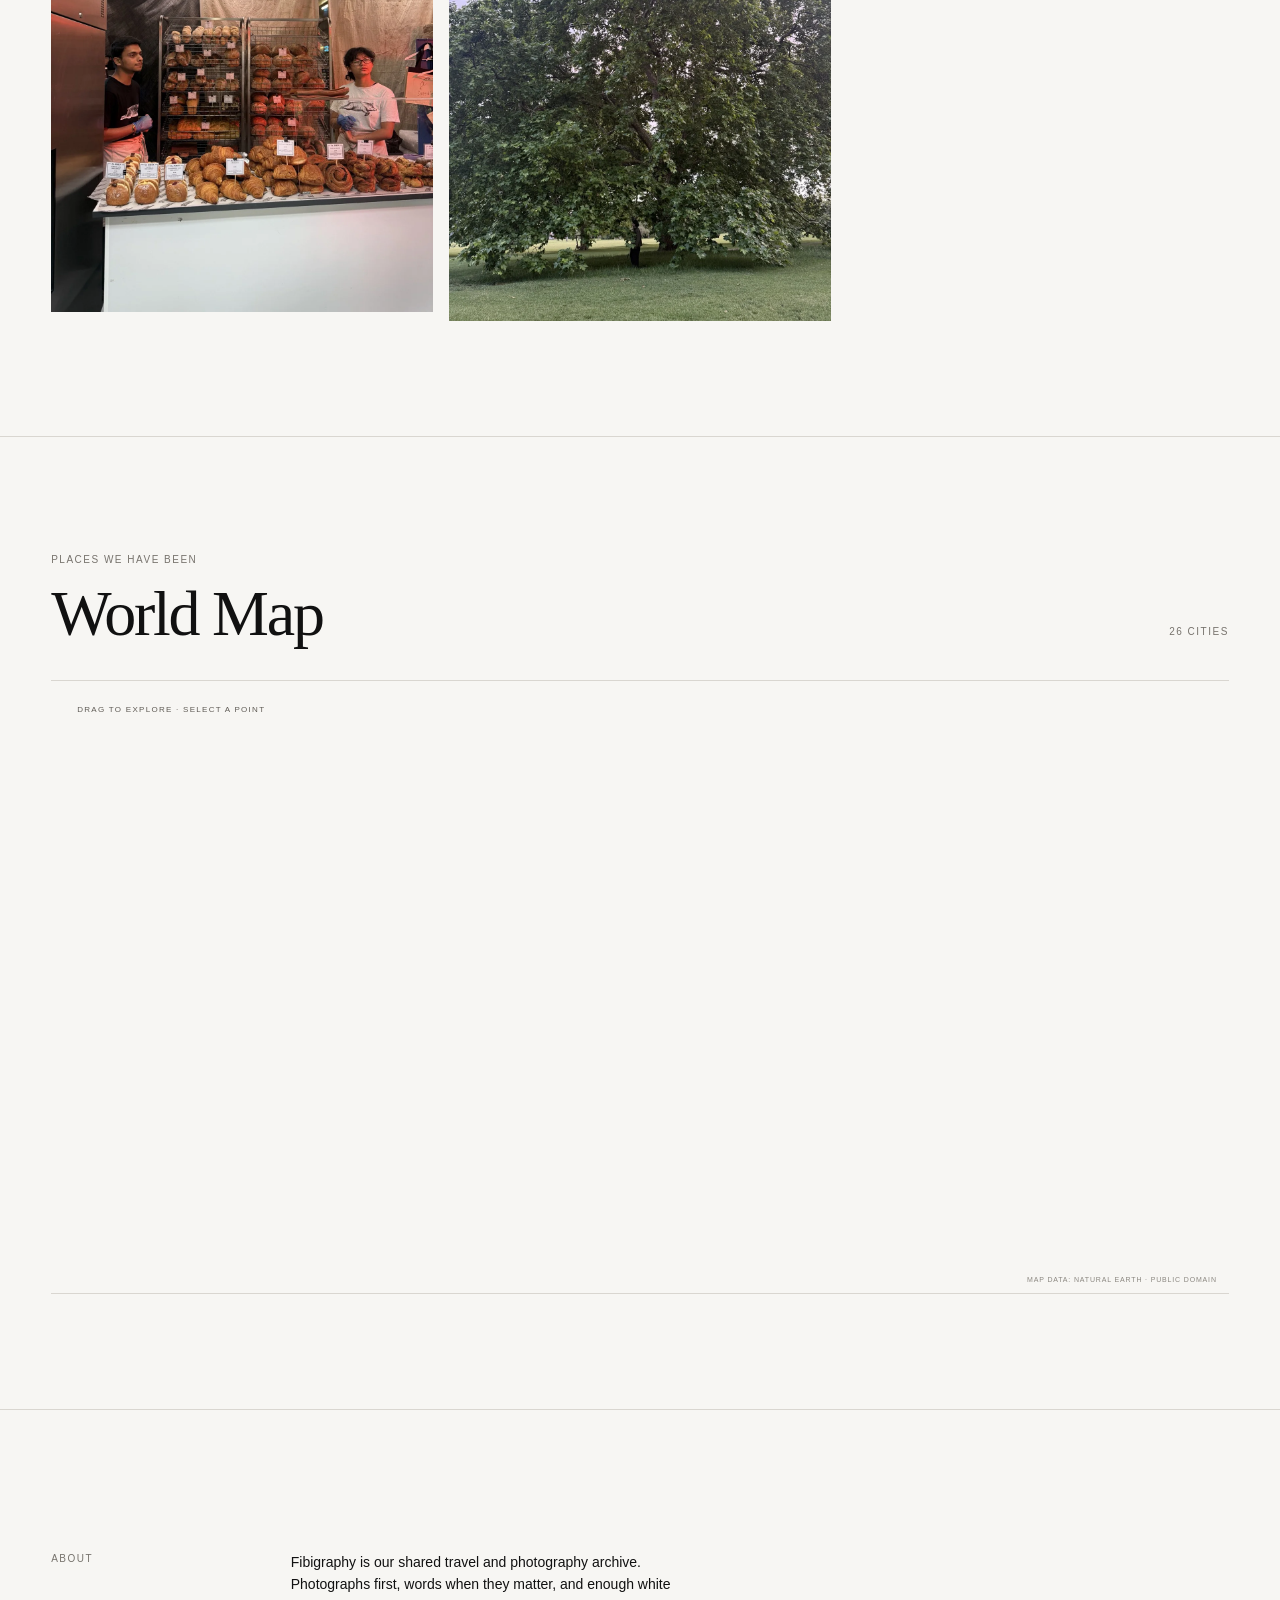
==== commit 7e1e0c34: "Remove Wani and Fibi heading from About section" ====
--- a/index.html
+++ b/index.html
@@ -62,7 +62,6 @@
 
     <section id="about" class="section about">
       <p class="eyebrow">ABOUT</p>
-      <h2>Wani &amp; Fibi</h2>
       <p>Fibigraphy is our shared travel and photography archive. Photographs first, words when they matter, and enough white space for both to breathe.</p>
     </section>
   </main>
--- a/style.css
+++ b/style.css
@@ -1,21 +1,30 @@
 :root{--bg:#f7f6f3;--ink:#111;--muted:#77736d;--line:#d9d6d0;--pad:clamp(22px,4vw,64px)}*{box-sizing:border-box}html{scroll-behavior:smooth}body{margin:0;background:var(--bg);color:var(--ink);font-family:Arial,Helvetica,sans-serif;font-size:14px;line-height:1.6}img{display:block;width:100%;height:100%;object-fit:cover}a{color:inherit;text-decoration:none}.site-header{position:sticky;top:0;z-index:20;display:flex;align-items:center;justify-content:space-between;padding:20px var(--pad);background:rgba(247,246,243,.94);backdrop-filter:blur(10px);border-bottom:1px solid var(--line)}.brand{font-size:11px;font-weight:700;letter-spacing:.18em}.nav{display:flex;gap:clamp(16px,3vw,38px);font-size:10px;letter-spacing:.14em}.hero{min-height:calc(100vh - 58px);display:grid;grid-template-columns:.72fr 1.28fr;gap:clamp(40px,7vw,120px);padding:clamp(70px,9vw,130px) var(--pad) var(--pad);align-items:end}.hero-copy{padding-bottom:8vh}.eyebrow{margin:0 0 18px;color:var(--muted);font-size:10px;letter-spacing:.15em}.hero h1,h2{margin:0;font-family:"Times New Roman",Times,serif;font-weight:400;letter-spacing:-.035em}.hero h1{font-size:clamp(52px,7vw,112px);line-height:.92}.intro{margin-top:32px}.hero-image{margin:0;aspect-ratio:4/5;overflow:hidden}.section{padding:clamp(90px,11vw,170px) var(--pad);border-top:1px solid var(--line)}.intro-section{display:grid;grid-template-columns:.4fr 1fr 1fr;gap:40px;align-items:start}.intro-section h2,.about h2{font-size:clamp(42px,5vw,76px);line-height:1}.lede{max-width:600px;margin:0;font-family:"Times New Roman",Times,serif;font-size:clamp(22px,2.4vw,34px);line-height:1.28}.gallery-section{padding:clamp(80px,9vw,130px) var(--pad);border-top:1px solid var(--line)}.gallery-head{display:flex;justify-content:space-between;margin-bottom:50px}.gallery-head p{margin:0}.gallery{columns:3;column-gap:clamp(10px,1.25vw,20px)}.photo{margin:0 0 clamp(10px,1.25vw,20px);break-inside:avoid;cursor:zoom-in;overflow:hidden;background:#e7e2da}.photo img{height:auto;transition:transform .6s ease}.photo:hover img{transform:scale(1.012)}.about{display:grid;grid-template-columns:.4fr .8fr 1fr;gap:40px}.about p:last-child{max-width:520px;margin:0}.footer{display:flex;justify-content:space-between;padding:24px var(--pad) 36px;border-top:1px solid var(--line);font-size:10px;letter-spacing:.12em}.lightbox{position:fixed;inset:0;z-index:100;display:none;place-items:center;background:rgba(12,12,12,.96);padding:30px}.lightbox.is-open{display:grid}.lightbox img{width:auto;height:auto;max-width:88vw;max-height:88vh;object-fit:contain}.lightbox button{position:absolute;border:0;background:transparent;color:#fff;cursor:pointer}.lightbox-close{top:18px;right:24px;font-size:32px}.lightbox-prev,.lightbox-next{top:50%;font-size:25px}.lightbox-prev{left:24px}.lightbox-next{right:24px}.lightbox-count{position:absolute;bottom:18px;color:#aaa;font-size:10px;letter-spacing:.12em}@media(max-width:800px){.hero{grid-template-columns:1fr;min-height:0}.hero-copy{padding-bottom:0}.intro-section,.about{grid-template-columns:1fr}.gallery{columns:2}}@media(max-width:520px){.site-header{position:relative;display:block}.brand{display:block;margin-bottom:15px}.nav{gap:16px}.hero{padding-top:50px}.gallery{columns:1}.hero-image{aspect-ratio:4/5}}
 .map-section{padding:clamp(80px,9vw,130px) var(--pad);border-top:1px solid var(--line)}
-.map-head{display:flex;align-items:end;justify-content:space-between;gap:30px;margin-bottom:42px}
+.map-head{margin-bottom:34px}
+.map-head .eyebrow{margin-bottom:14px}
+.map-title-row{display:flex;align-items:baseline;justify-content:space-between;gap:clamp(26px,5vw,76px);width:100%}
 .map-head h2{font-size:clamp(42px,5vw,76px);line-height:1}
 .map-count{margin:0;color:var(--muted);font-size:10px;letter-spacing:.15em;text-transform:uppercase}
-.world-map{width:100%;height:min(72vh,760px);min-height:520px;background:#e9e8e2;border:1px solid var(--line);font-family:Arial,Helvetica,sans-serif}
-.leaflet-container{background:#e9e8e2}
-.leaflet-control-zoom{border:0!important;box-shadow:none!important}
-.leaflet-control-zoom a{width:36px!important;height:36px!important;line-height:34px!important;border:1px solid #c9c6bf!important;background:rgba(247,246,243,.94)!important;color:#111!important;font-size:18px!important}
-.leaflet-control-attribution{background:rgba(247,246,243,.88)!important;color:#77736d!important;font-size:9px!important}
-.leaflet-control-attribution a{color:#55514c!important}
-.city-flag{background:transparent;border:0}
-.flag-marker{position:relative;width:24px;height:30px}
-.flag-marker::before{content:"";position:absolute;left:5px;top:3px;width:1px;height:25px;background:#111}
-.flag-marker::after{content:"";position:absolute;left:6px;top:3px;width:15px;height:10px;background:#111;clip-path:polygon(0 0,100% 0,78% 50%,100% 100%,0 100%)}
-.city-flag:hover .flag-marker::after{background:#77736d}
-.leaflet-popup-content-wrapper{border-radius:0;box-shadow:0 8px 28px rgba(0,0,0,.12);background:#f7f6f3}
-.leaflet-popup-content{margin:12px 16px;font-size:11px;letter-spacing:.1em;text-transform:uppercase;color:#111}
+.map-frame{position:relative;border-top:1px solid var(--line);border-bottom:1px solid var(--line);overflow:hidden}
+.world-map{width:100%;height:min(68vh,720px);min-height:520px;background:var(--bg);font-family:Arial,Helvetica,sans-serif}
+.leaflet-container{background:var(--bg);cursor:grab}
+.leaflet-container:active{cursor:grabbing}
+.map-instruction{position:absolute;z-index:500;top:18px;left:18px;margin:0;padding:5px 8px;background:rgba(247,246,243,.88);font-size:8px;letter-spacing:.16em;color:#5f5b55;pointer-events:none}
+.map-credit{position:absolute;z-index:500;right:12px;bottom:8px;margin:0;font-size:7px;letter-spacing:.12em;color:#8b8780;pointer-events:none}
+.leaflet-control-zoom{border:0!important;box-shadow:none!important;margin-left:12px!important;margin-bottom:34px!important}
+.leaflet-control-zoom a{width:34px!important;height:34px!important;line-height:32px!important;border:1px solid #c9c6bf!important;background:rgba(247,246,243,.94)!important;color:#111!important;font-size:16px!important}
+.leaflet-control-zoom a:first-child{border-radius:0!important}
+.leaflet-control-zoom a:last-child{border-radius:0!important}
+.leaflet-control-attribution{display:none!important}
+.city-point{background:transparent!important;border:0!important}
+.city-marker{position:relative;width:28px;height:24px}
+.city-dot{position:absolute;left:11px;top:11px;width:5px;height:5px;border-radius:50%;background:#111;transition:transform .18s ease}
+.city-index{position:absolute;left:15px;top:0;font-size:7px;line-height:1;letter-spacing:.02em;color:#4f4b46}
+.city-point:hover .city-dot{transform:scale(1.65)}
+.city-tooltip{border:1px solid var(--line)!important;border-radius:0!important;background:rgba(247,246,243,.96)!important;box-shadow:none!important;padding:6px 9px!important;color:#111!important;font-size:9px!important;letter-spacing:.12em!important;text-transform:uppercase}
+.city-tooltip:before{display:none!important}
+.leaflet-popup-content-wrapper{border:1px solid var(--line);border-radius:0;box-shadow:none;background:rgba(247,246,243,.98)}
+.leaflet-popup-content{margin:10px 13px;font-size:9px;letter-spacing:.12em;text-transform:uppercase;color:#111}
 .leaflet-popup-tip{background:#f7f6f3}
-@media(max-width:800px){.map-head{align-items:start}.world-map{height:62vh;min-height:430px}}
-@media(max-width:520px){.nav{flex-wrap:wrap}.map-head{display:block}.map-count{margin-top:14px}.world-map{height:58vh;min-height:380px}}
+@media(max-width:800px){.world-map{height:62vh;min-height:430px}.map-title-row{justify-content:space-between}.map-instruction{top:12px;left:10px}}
+@media(max-width:520px){.nav{flex-wrap:wrap}.map-title-row{align-items:flex-end;gap:18px}.map-head h2{font-size:46px}.world-map{height:58vh;min-height:380px}.map-instruction{font-size:7px;letter-spacing:.11em}.map-credit{font-size:6px}}
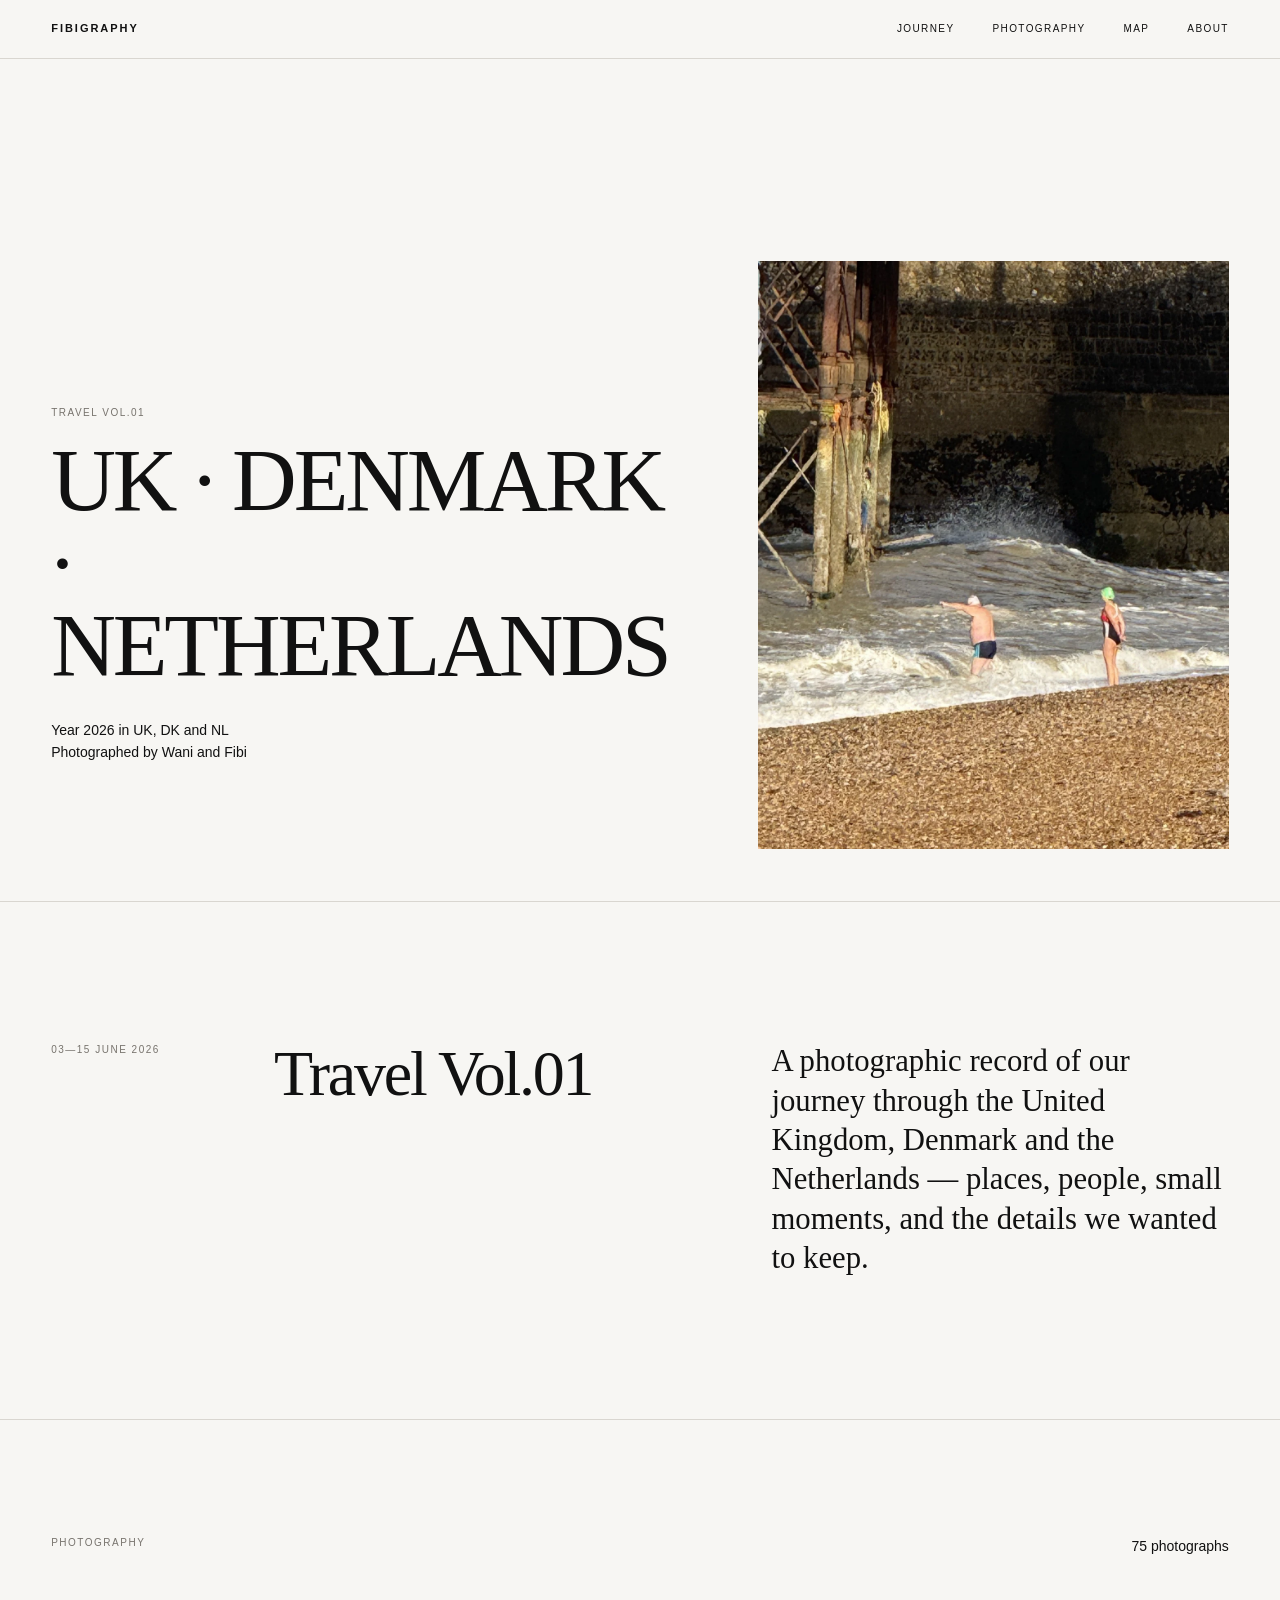
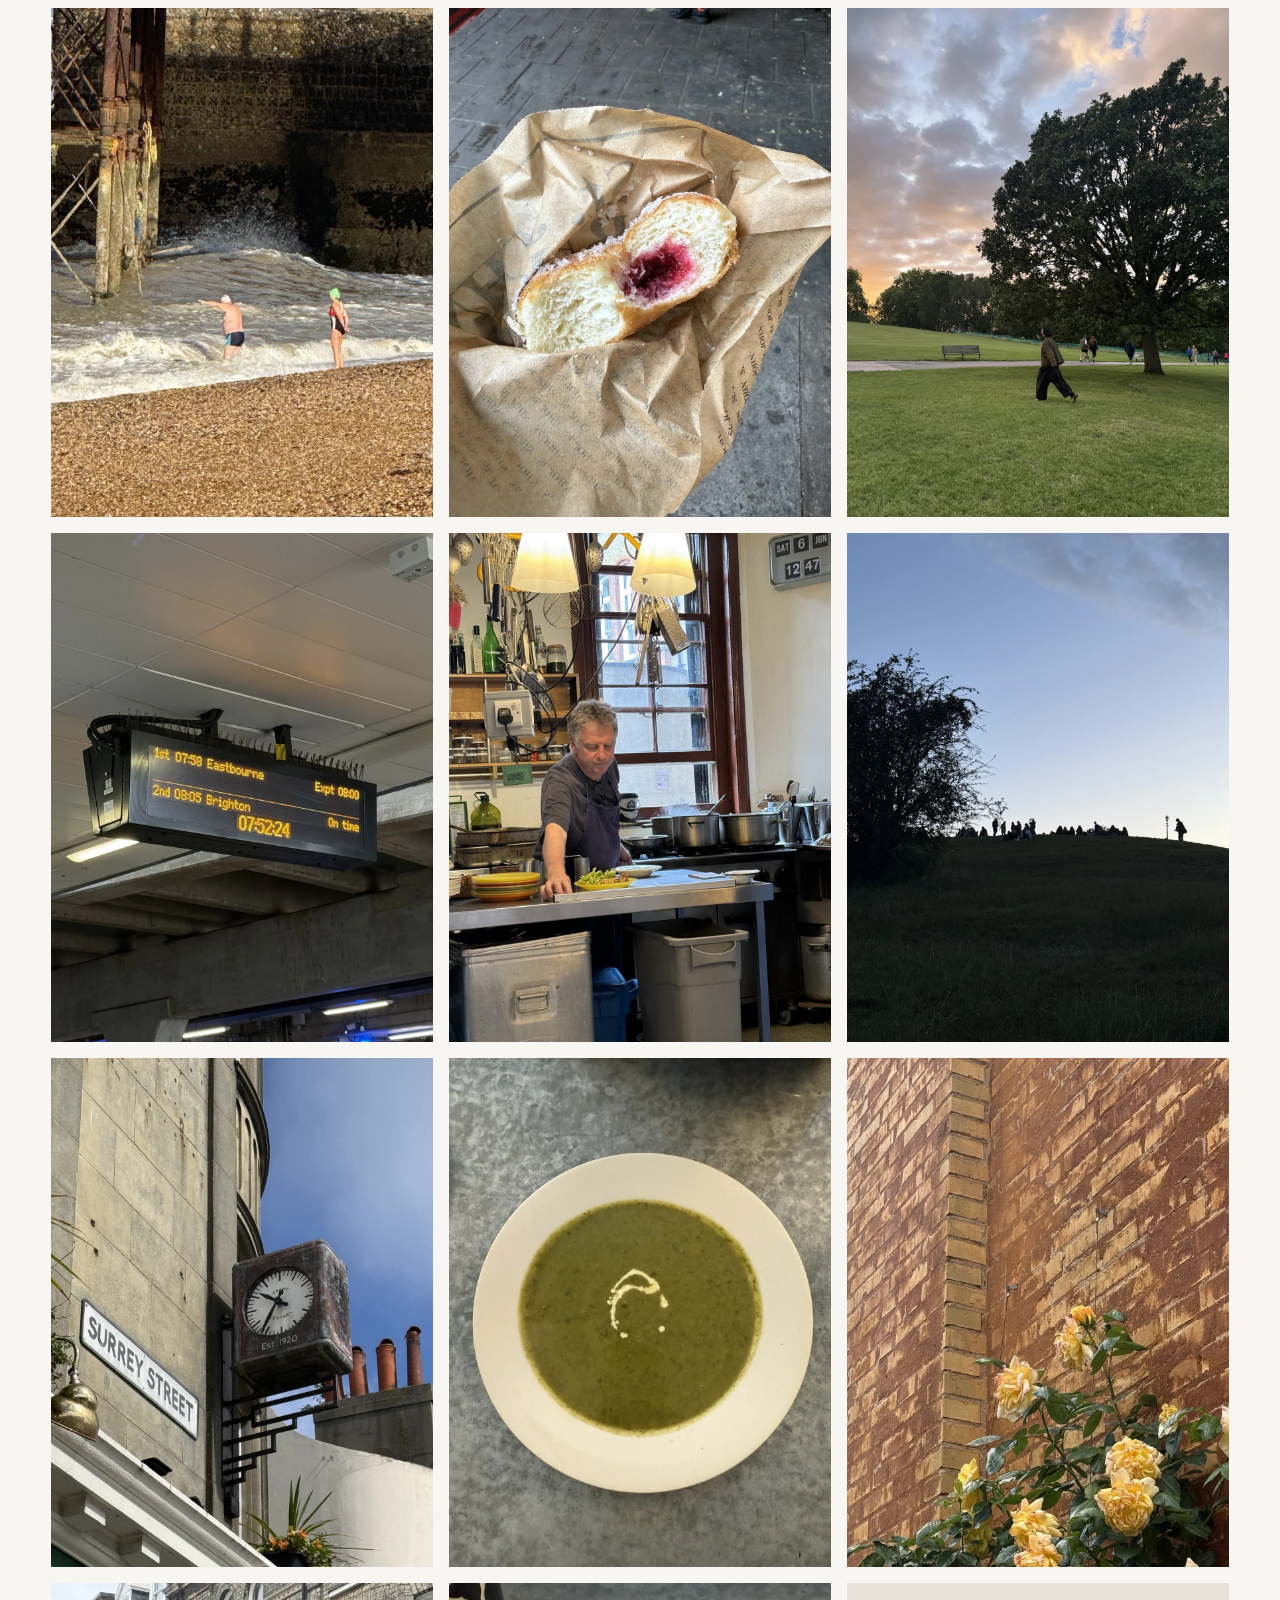
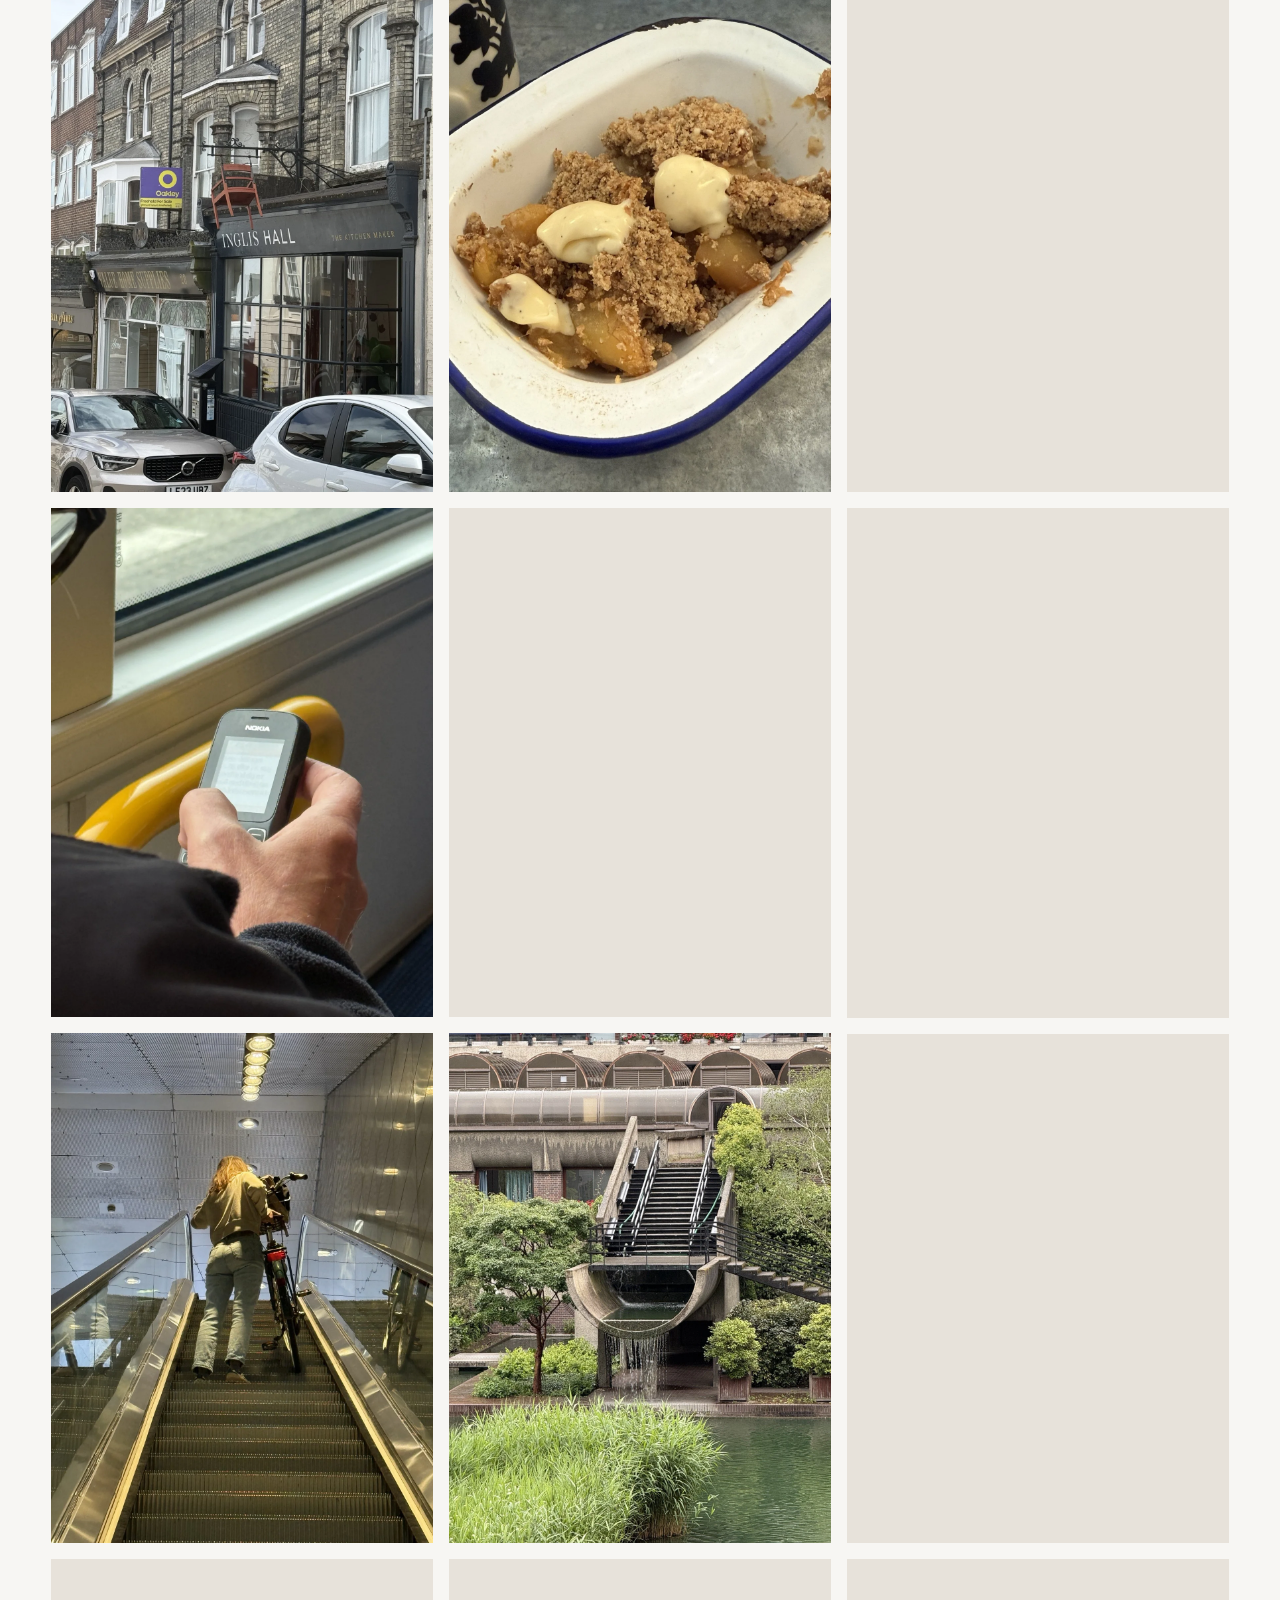
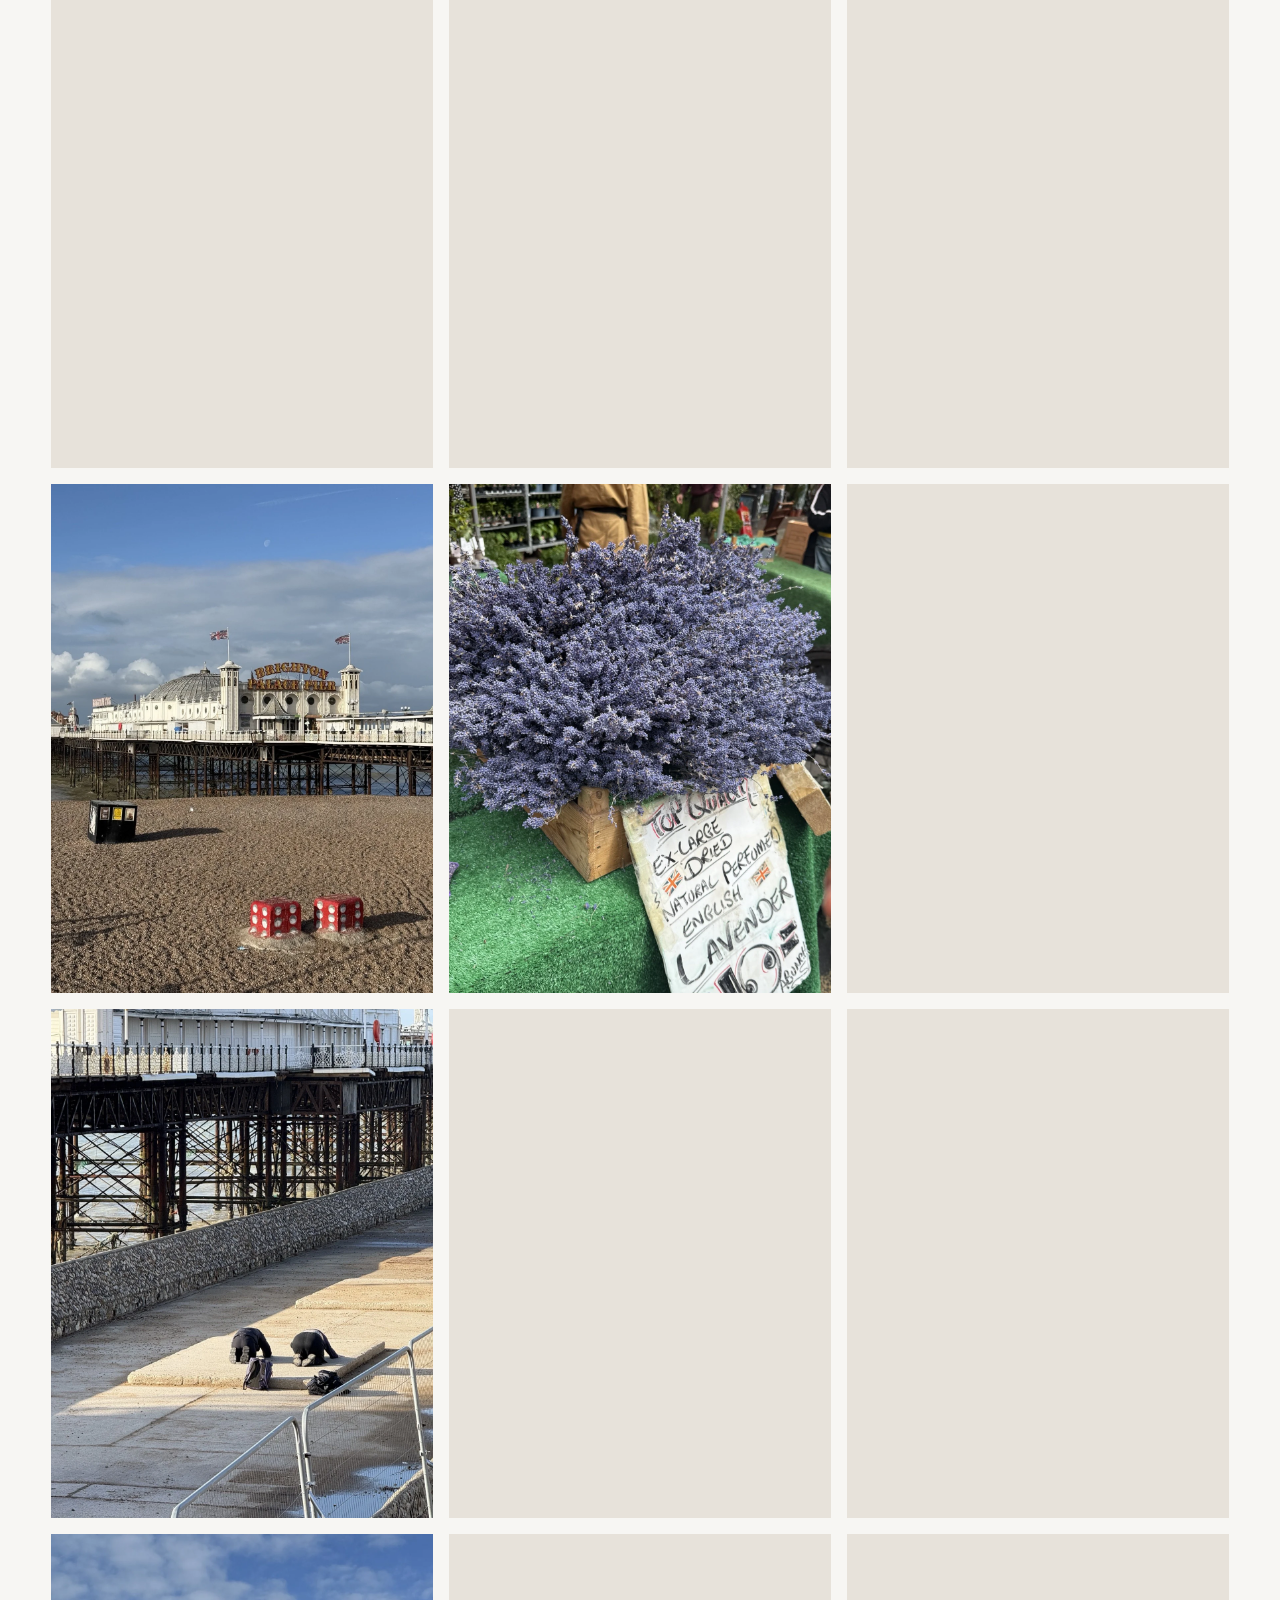
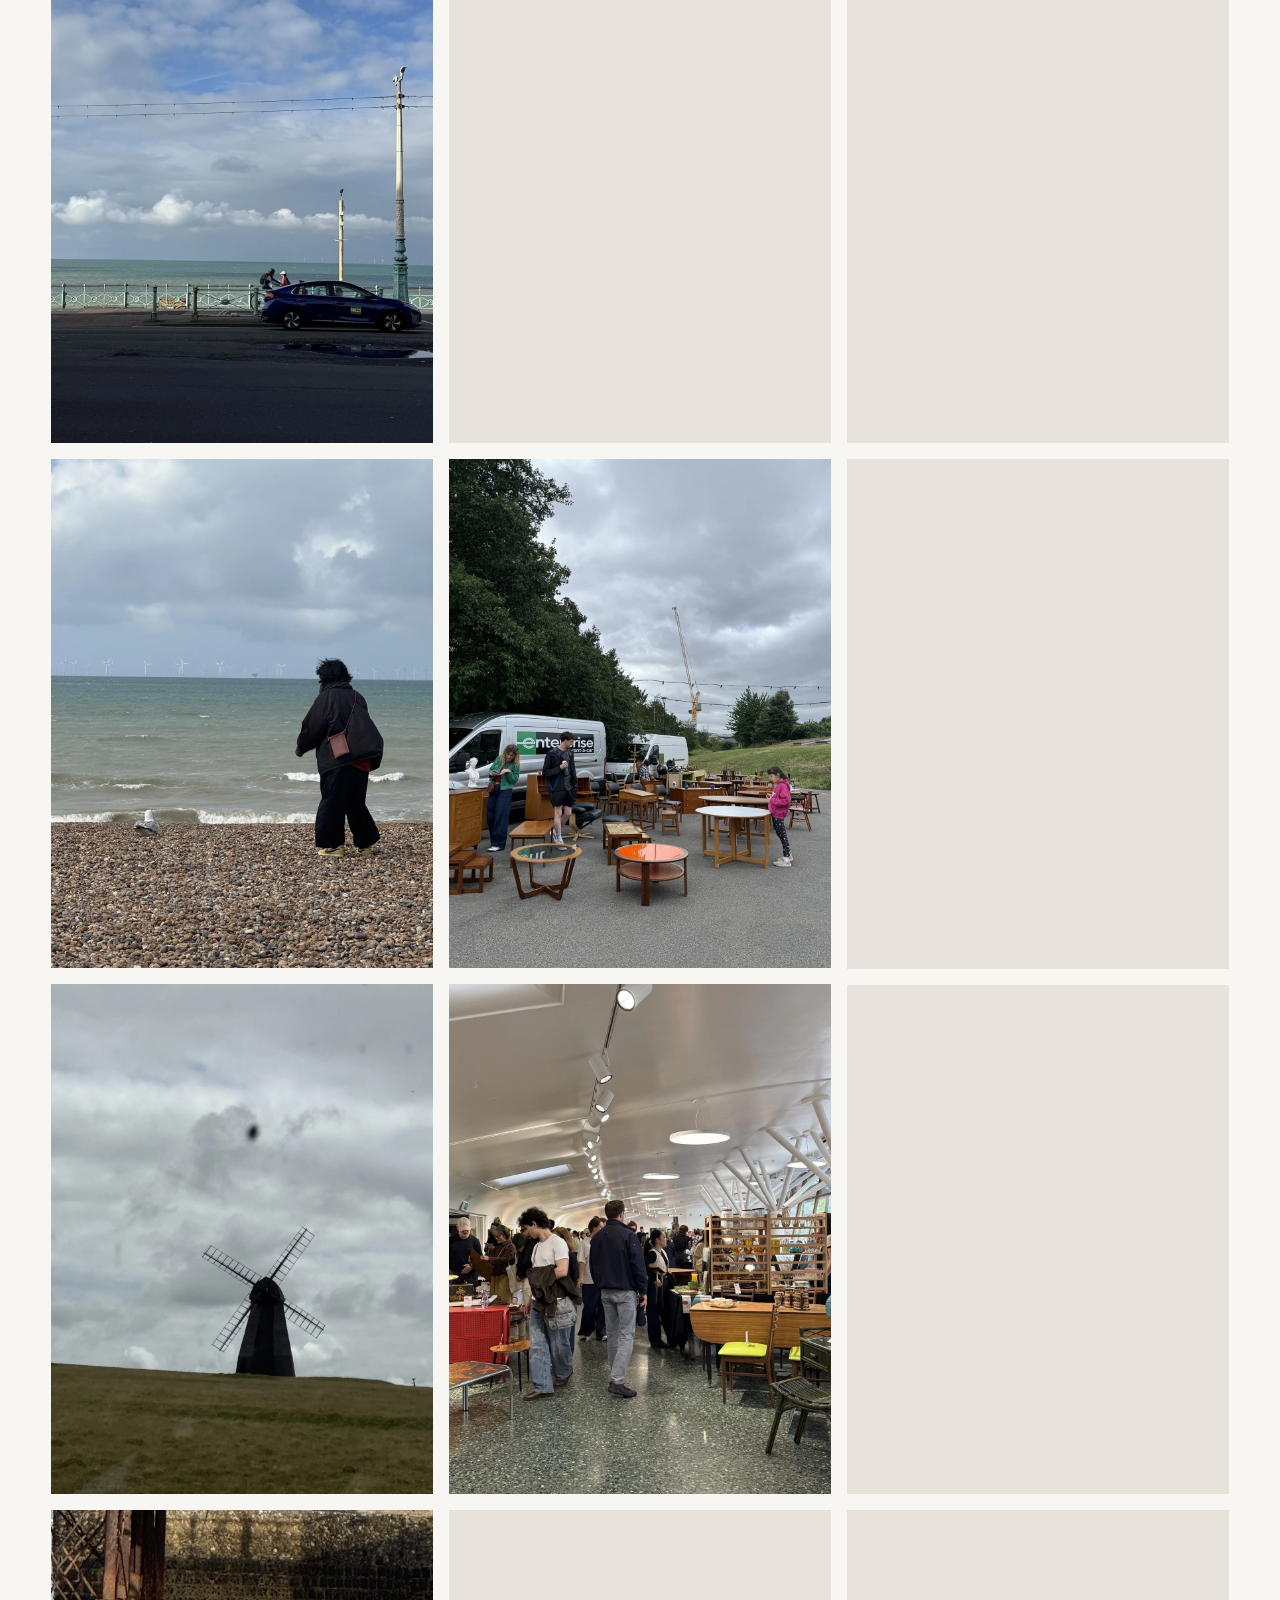
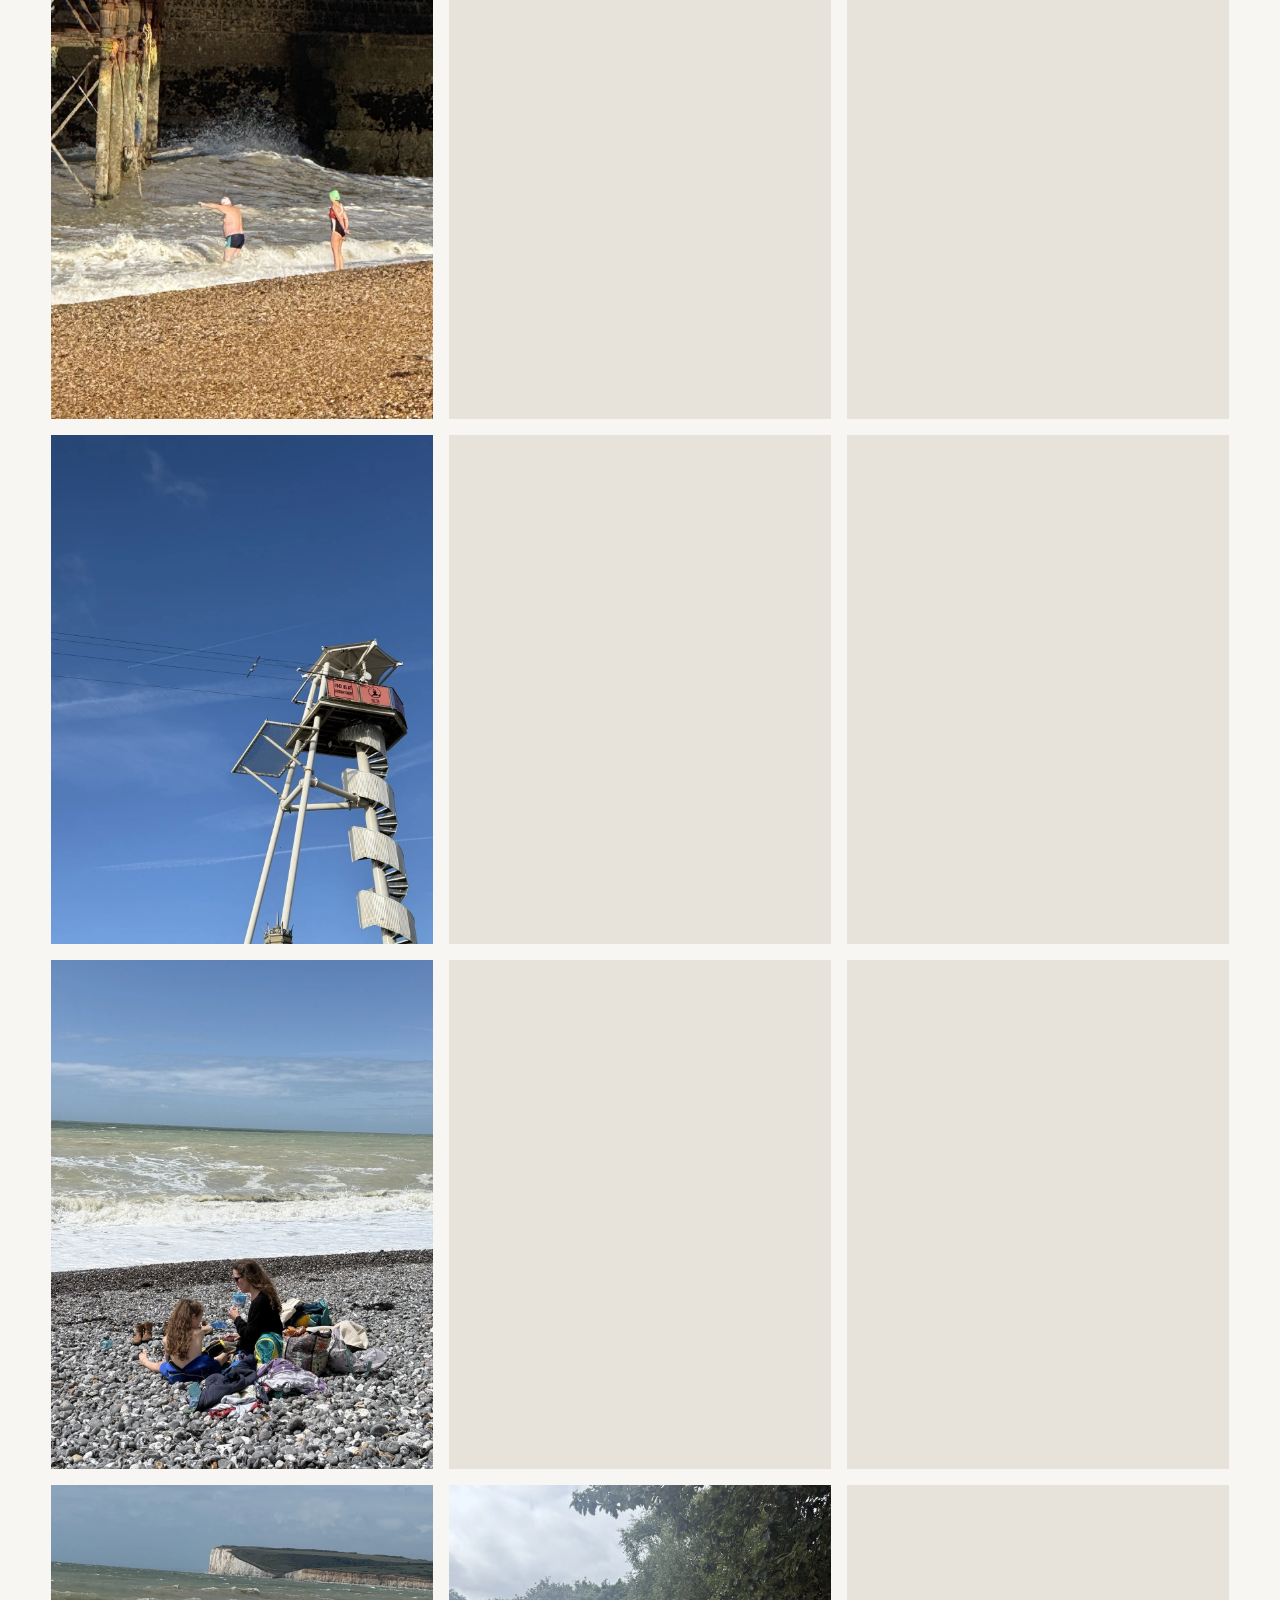
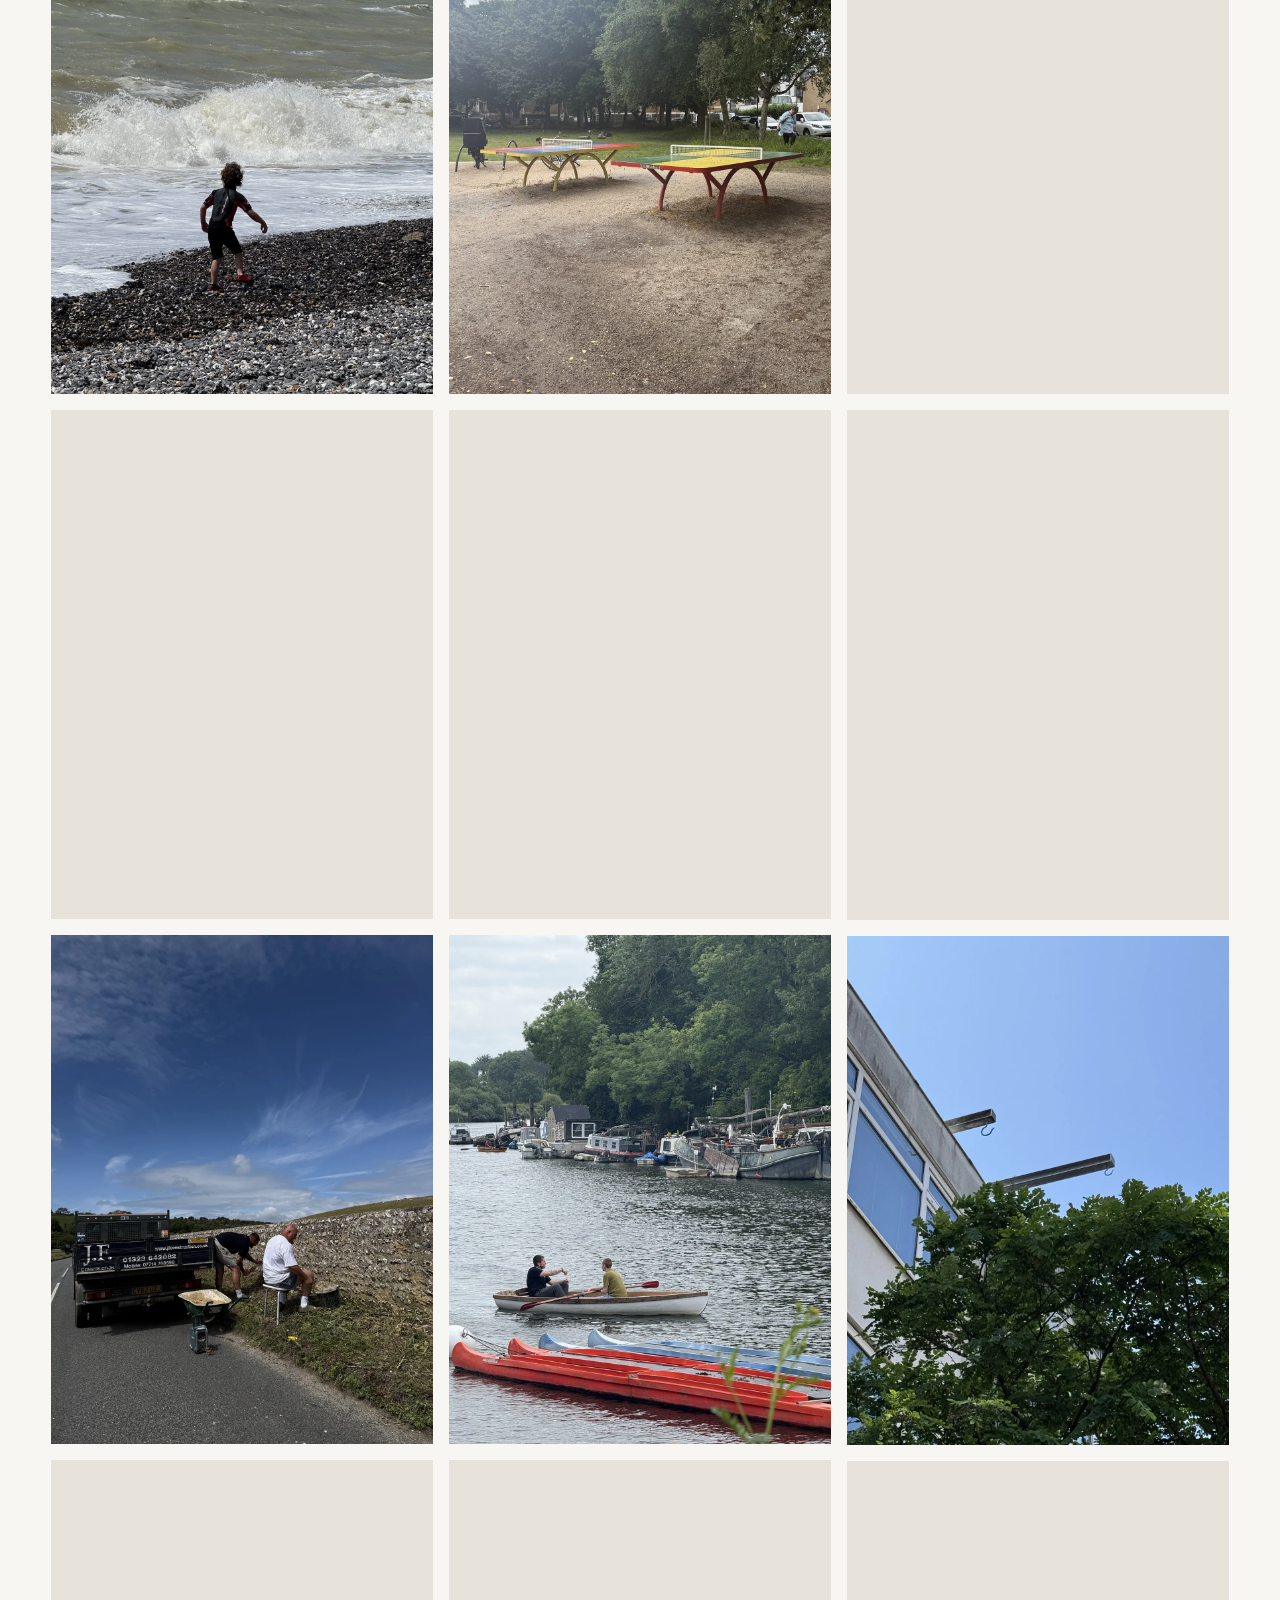
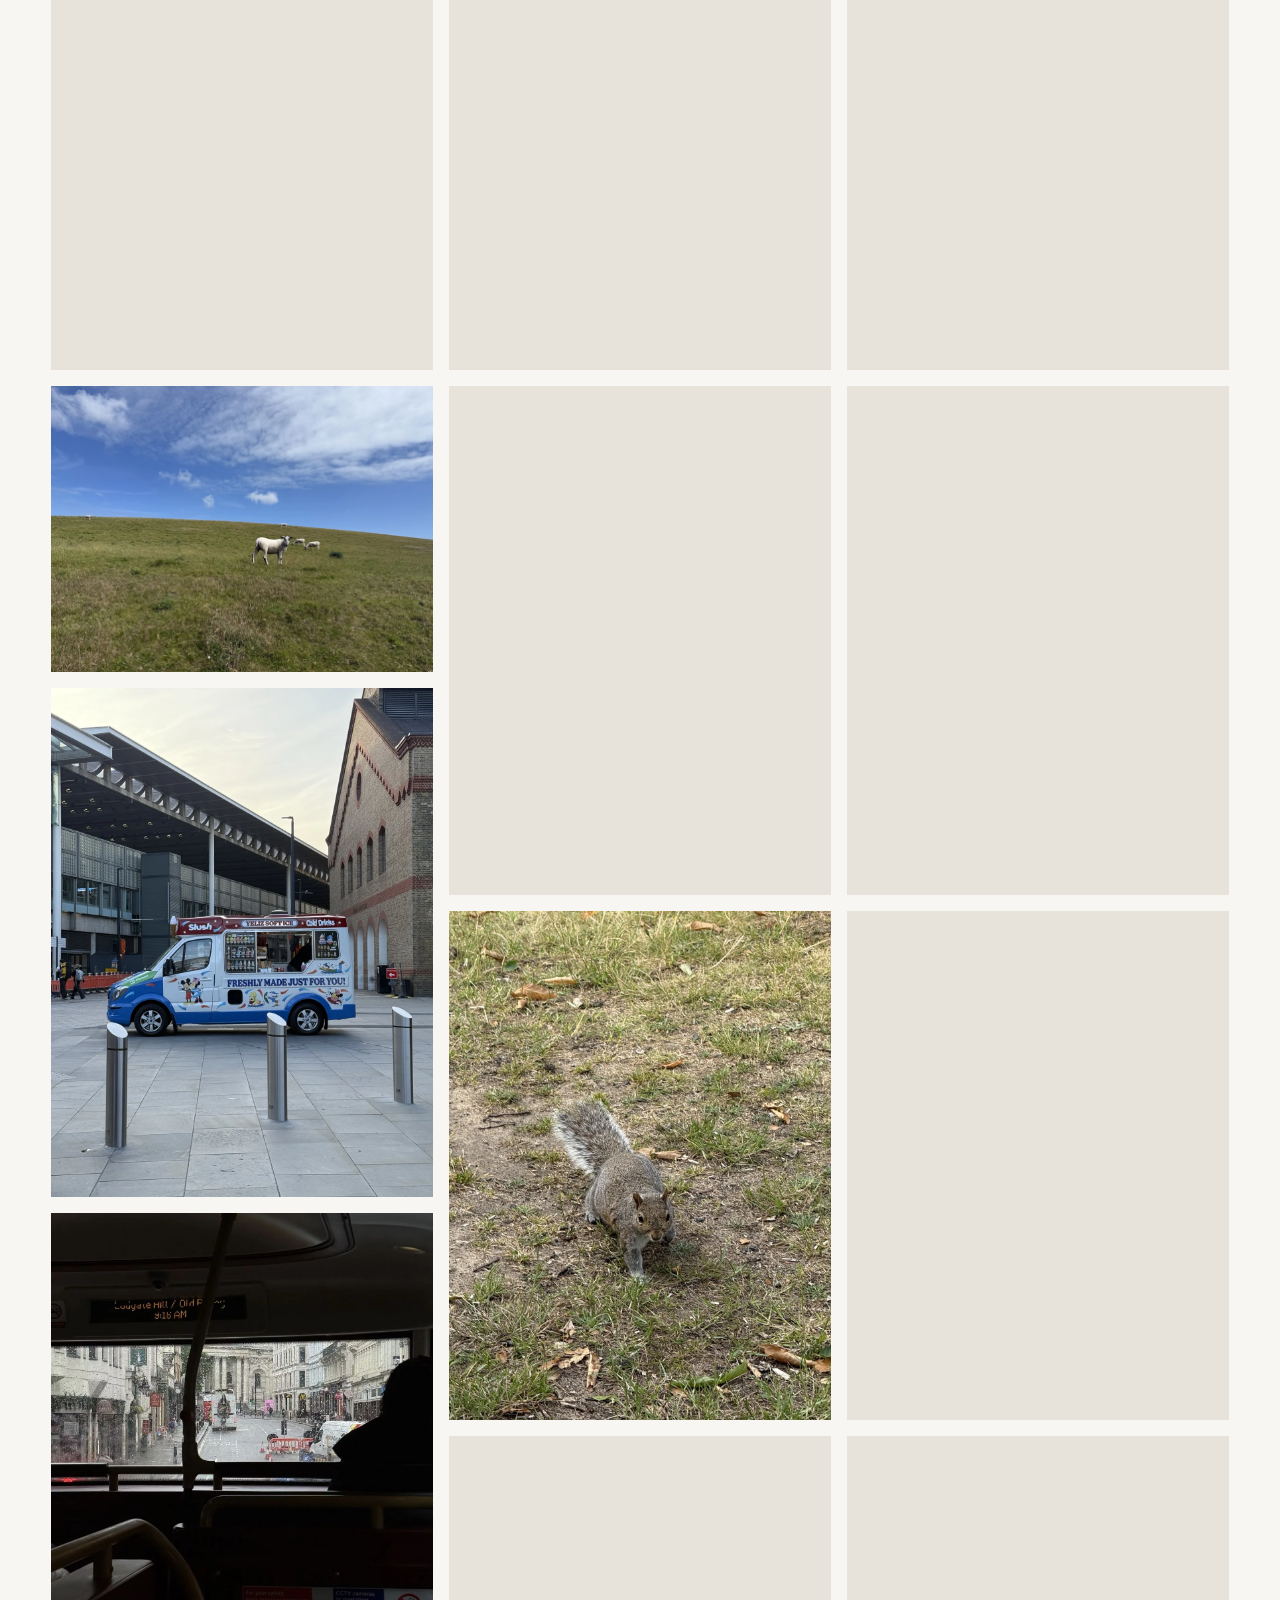
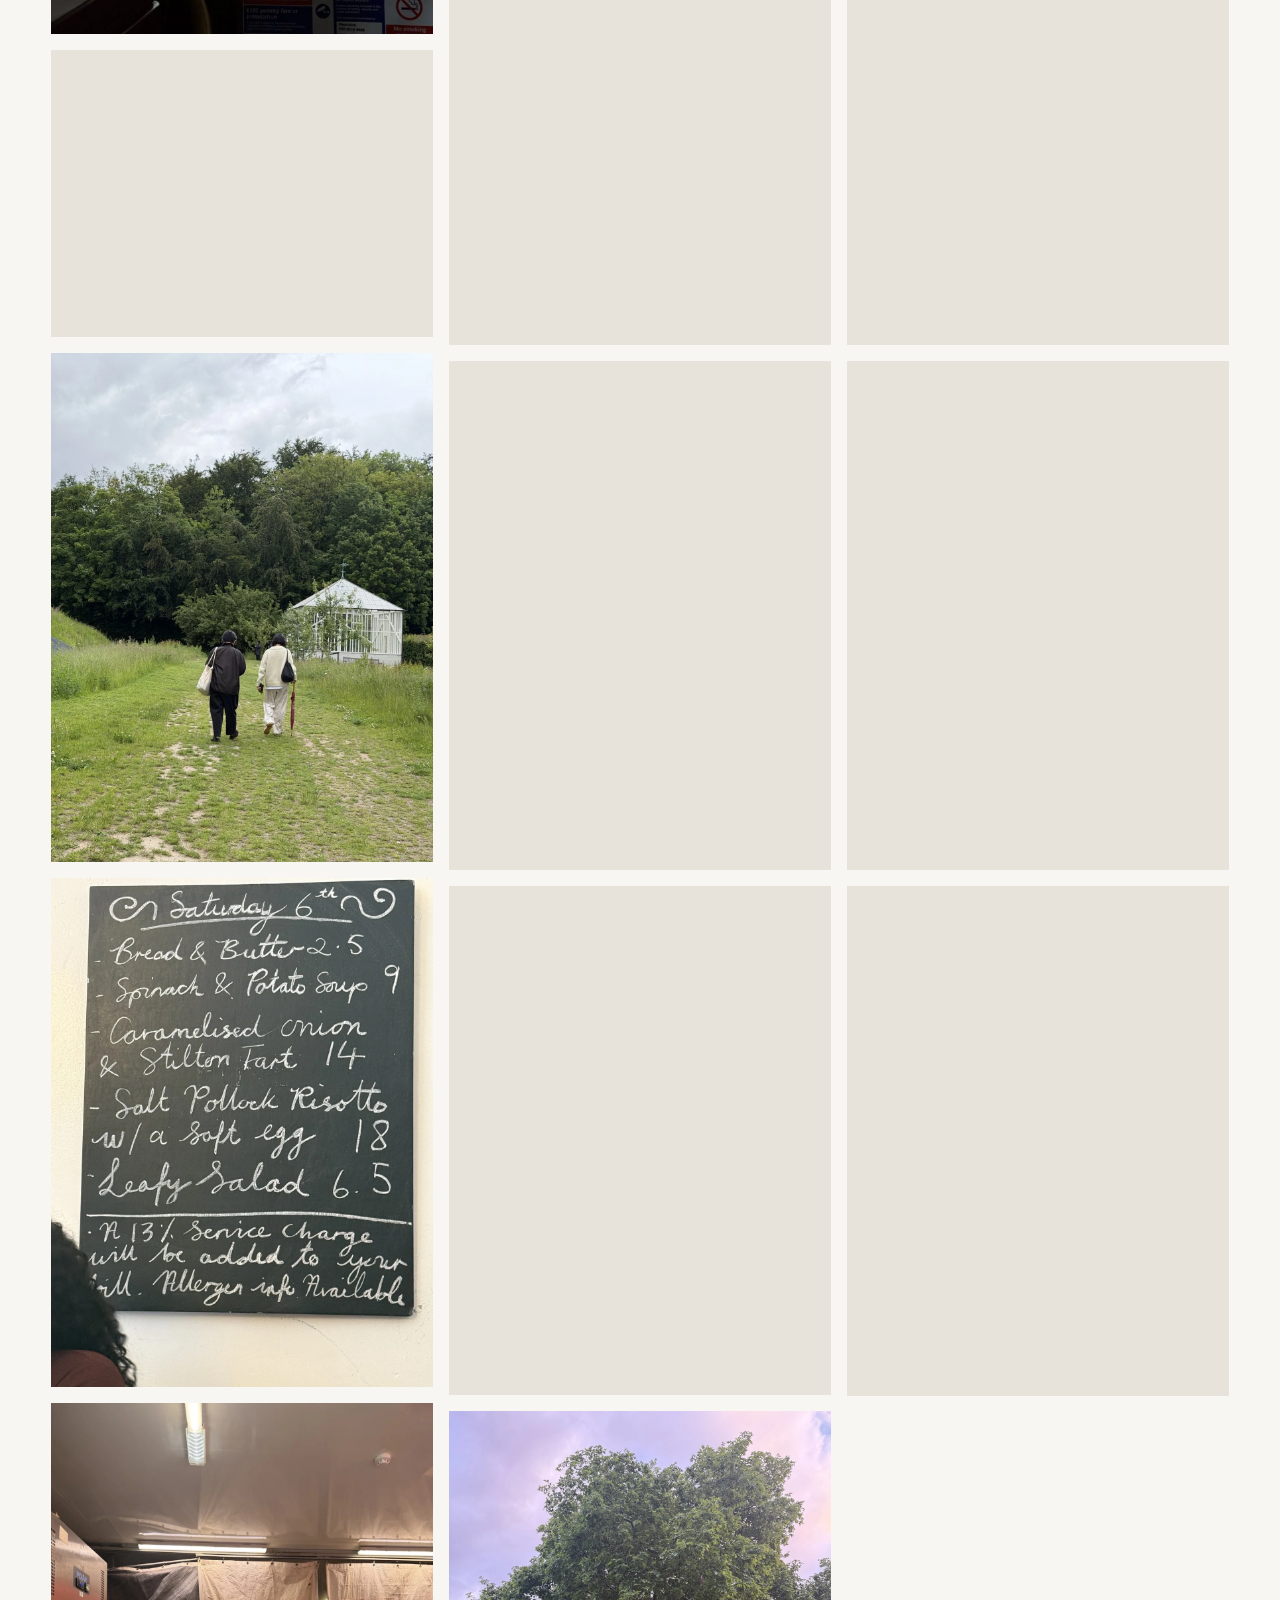
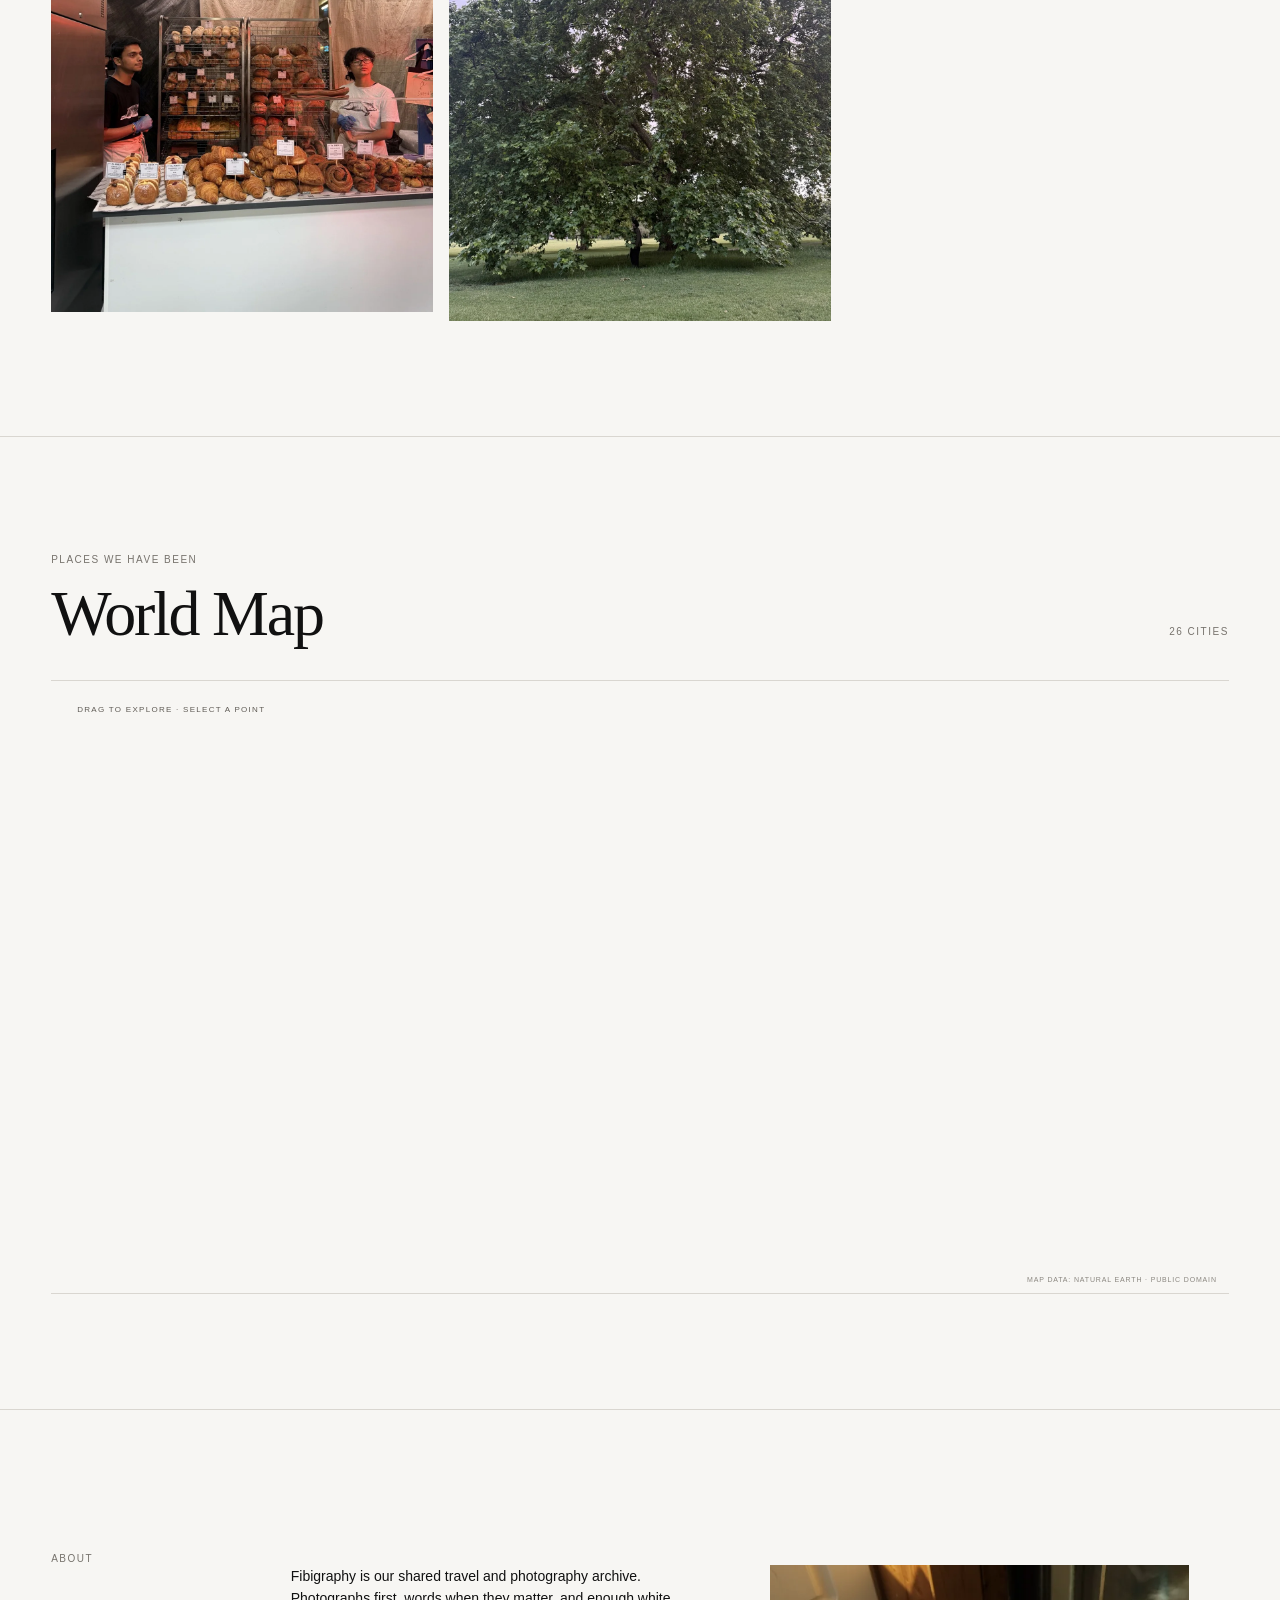
==== commit 589ca231: "Add cat photograph to About section" ====
--- a/index.html
+++ b/index.html
@@ -62,7 +62,10 @@
 
     <section id="about" class="section about">
       <p class="eyebrow">ABOUT</p>
-      <p>Fibigraphy is our shared travel and photography archive. Photographs first, words when they matter, and enough white space for both to breathe.</p>
+      <p class="about-copy">Fibigraphy is our shared travel and photography archive. Photographs first, words when they matter, and enough white space for both to breathe.</p>
+      <figure class="about-image">
+        <img src="about-cat.webp" alt="Cat resting in warm sunlight">
+      </figure>
     </section>
   </main>
 
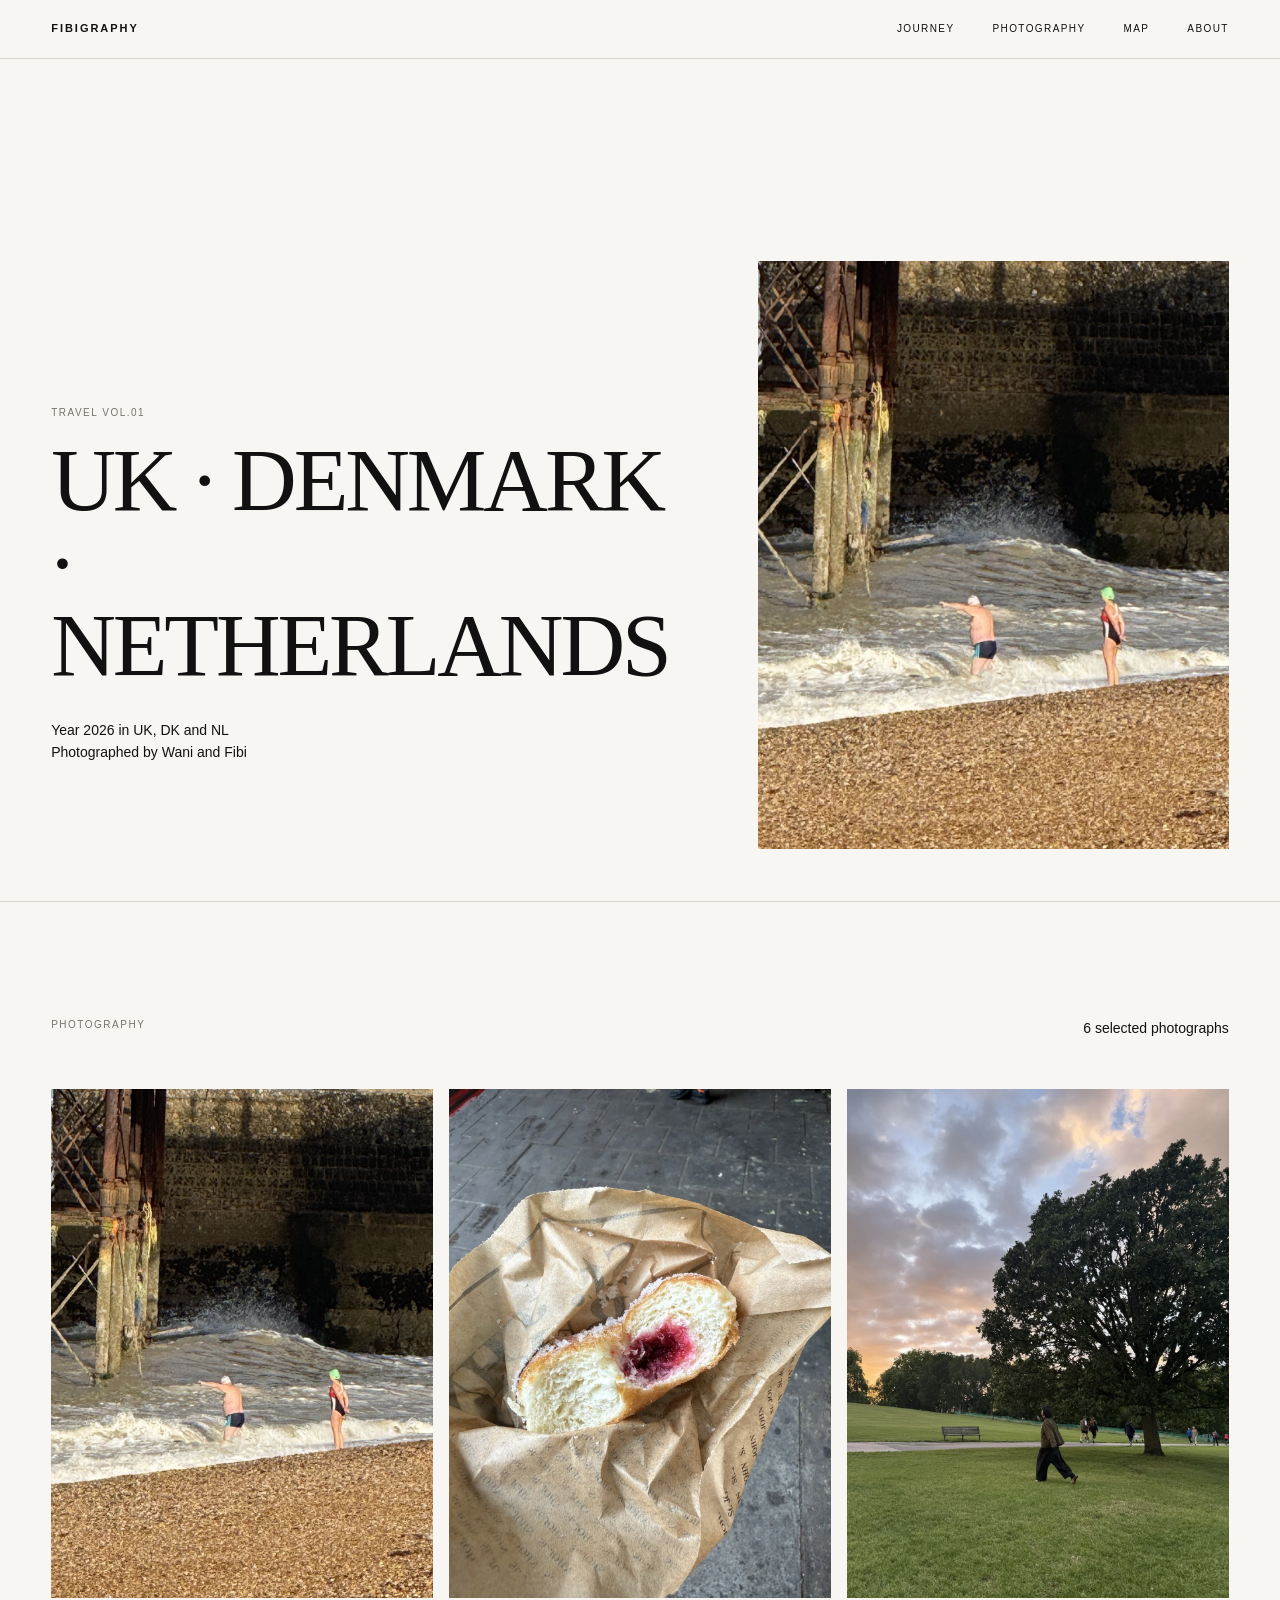
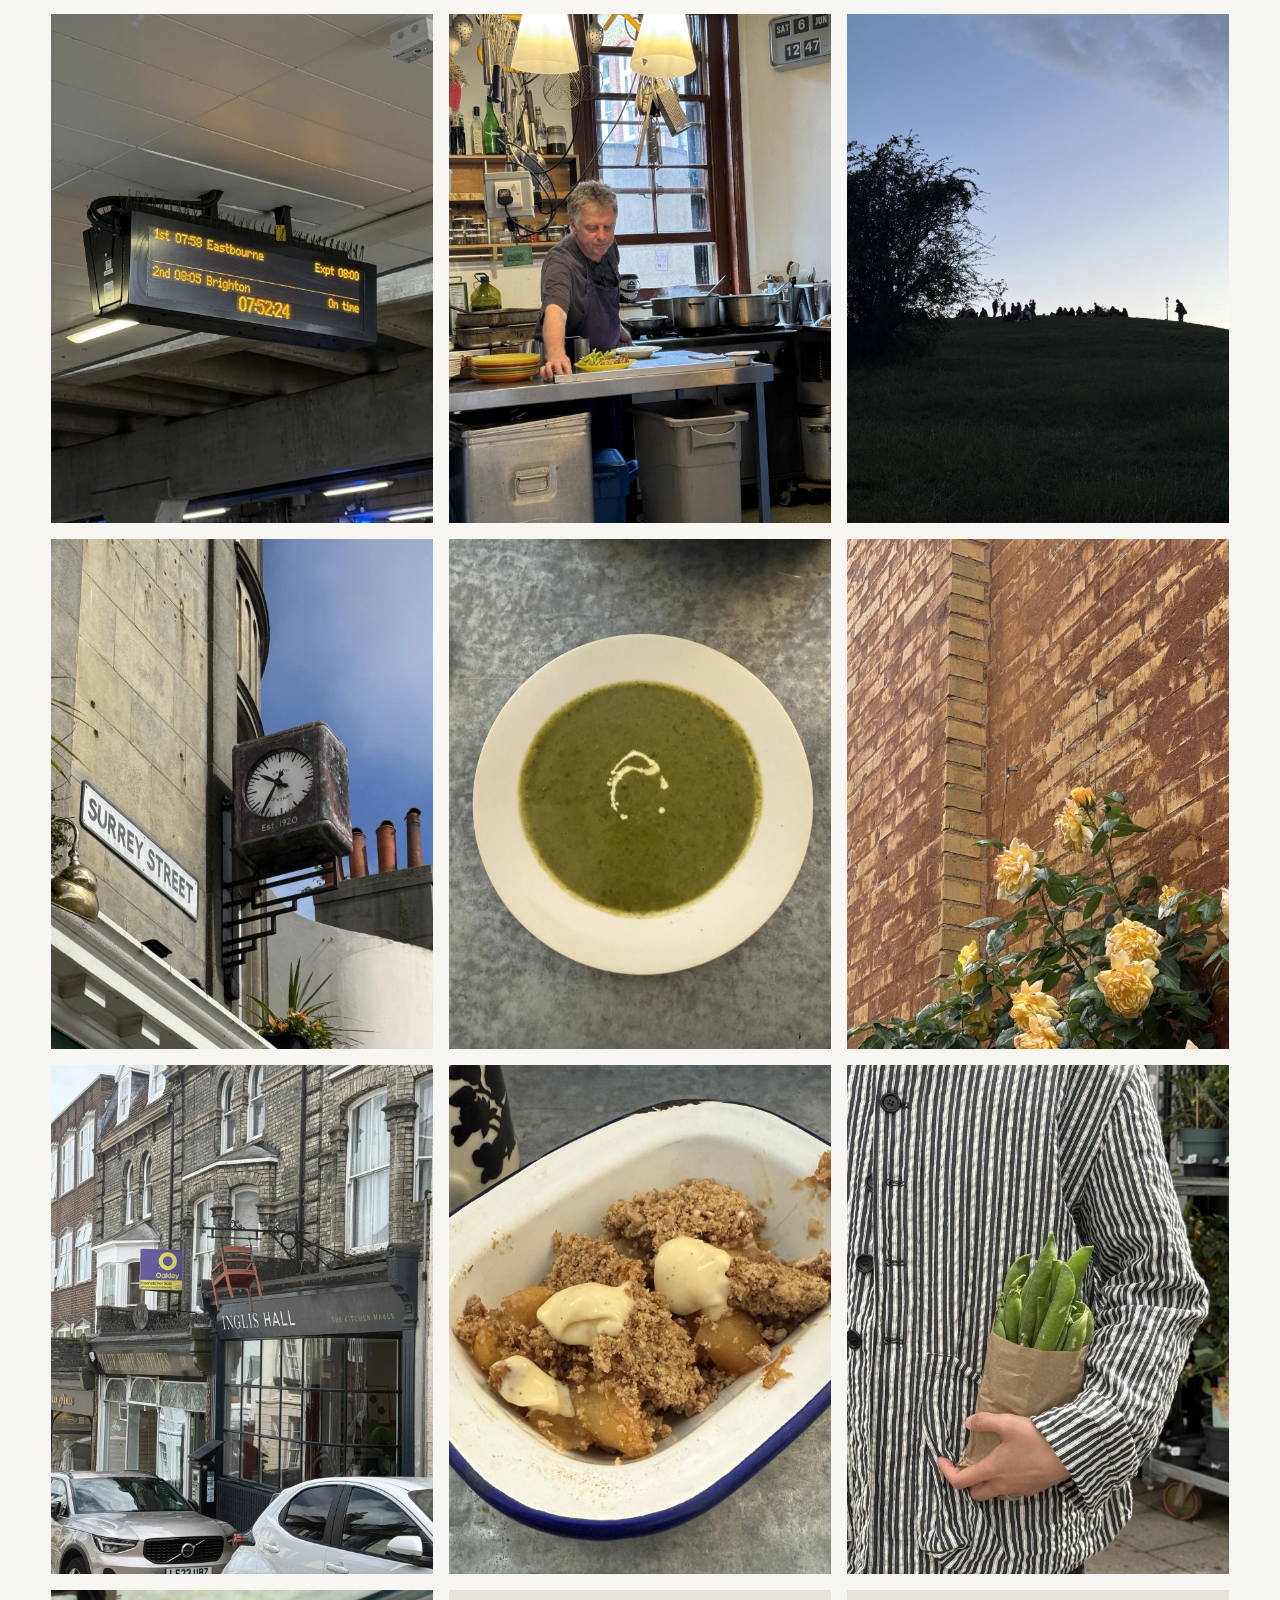
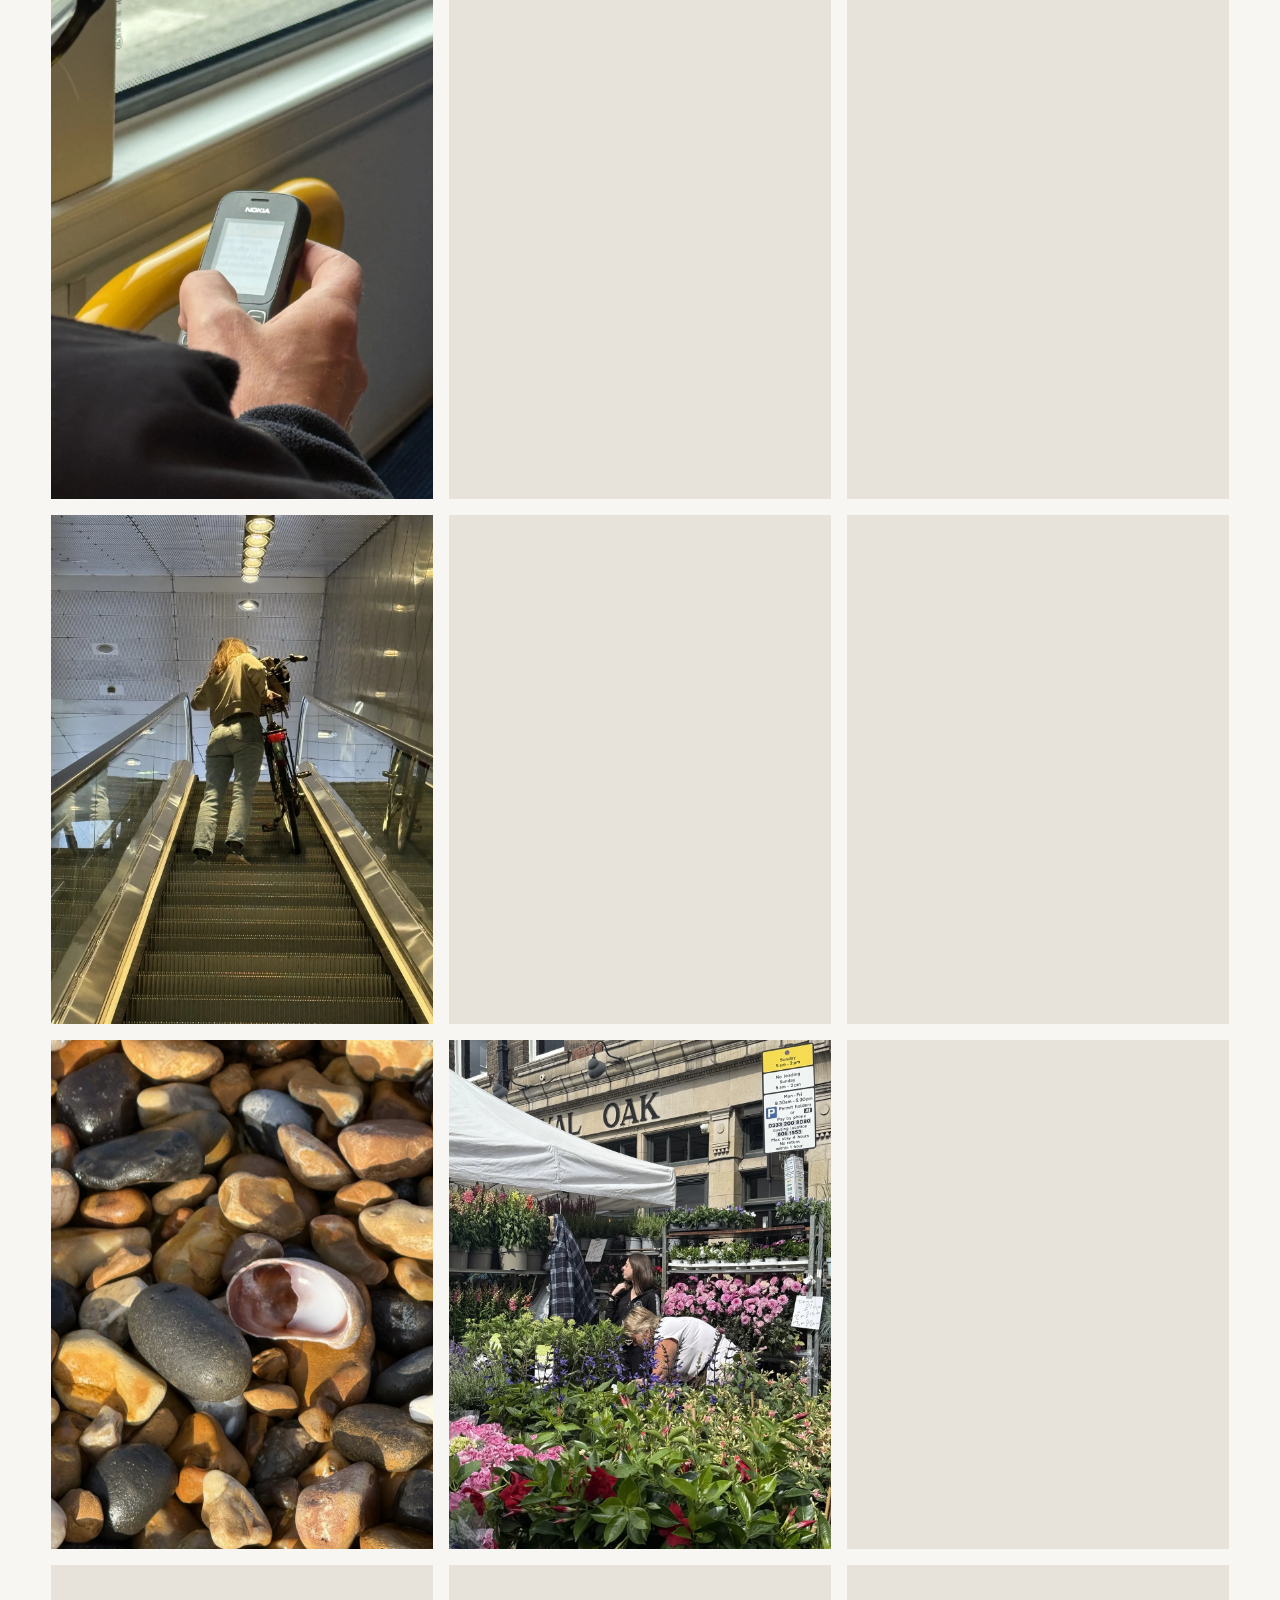
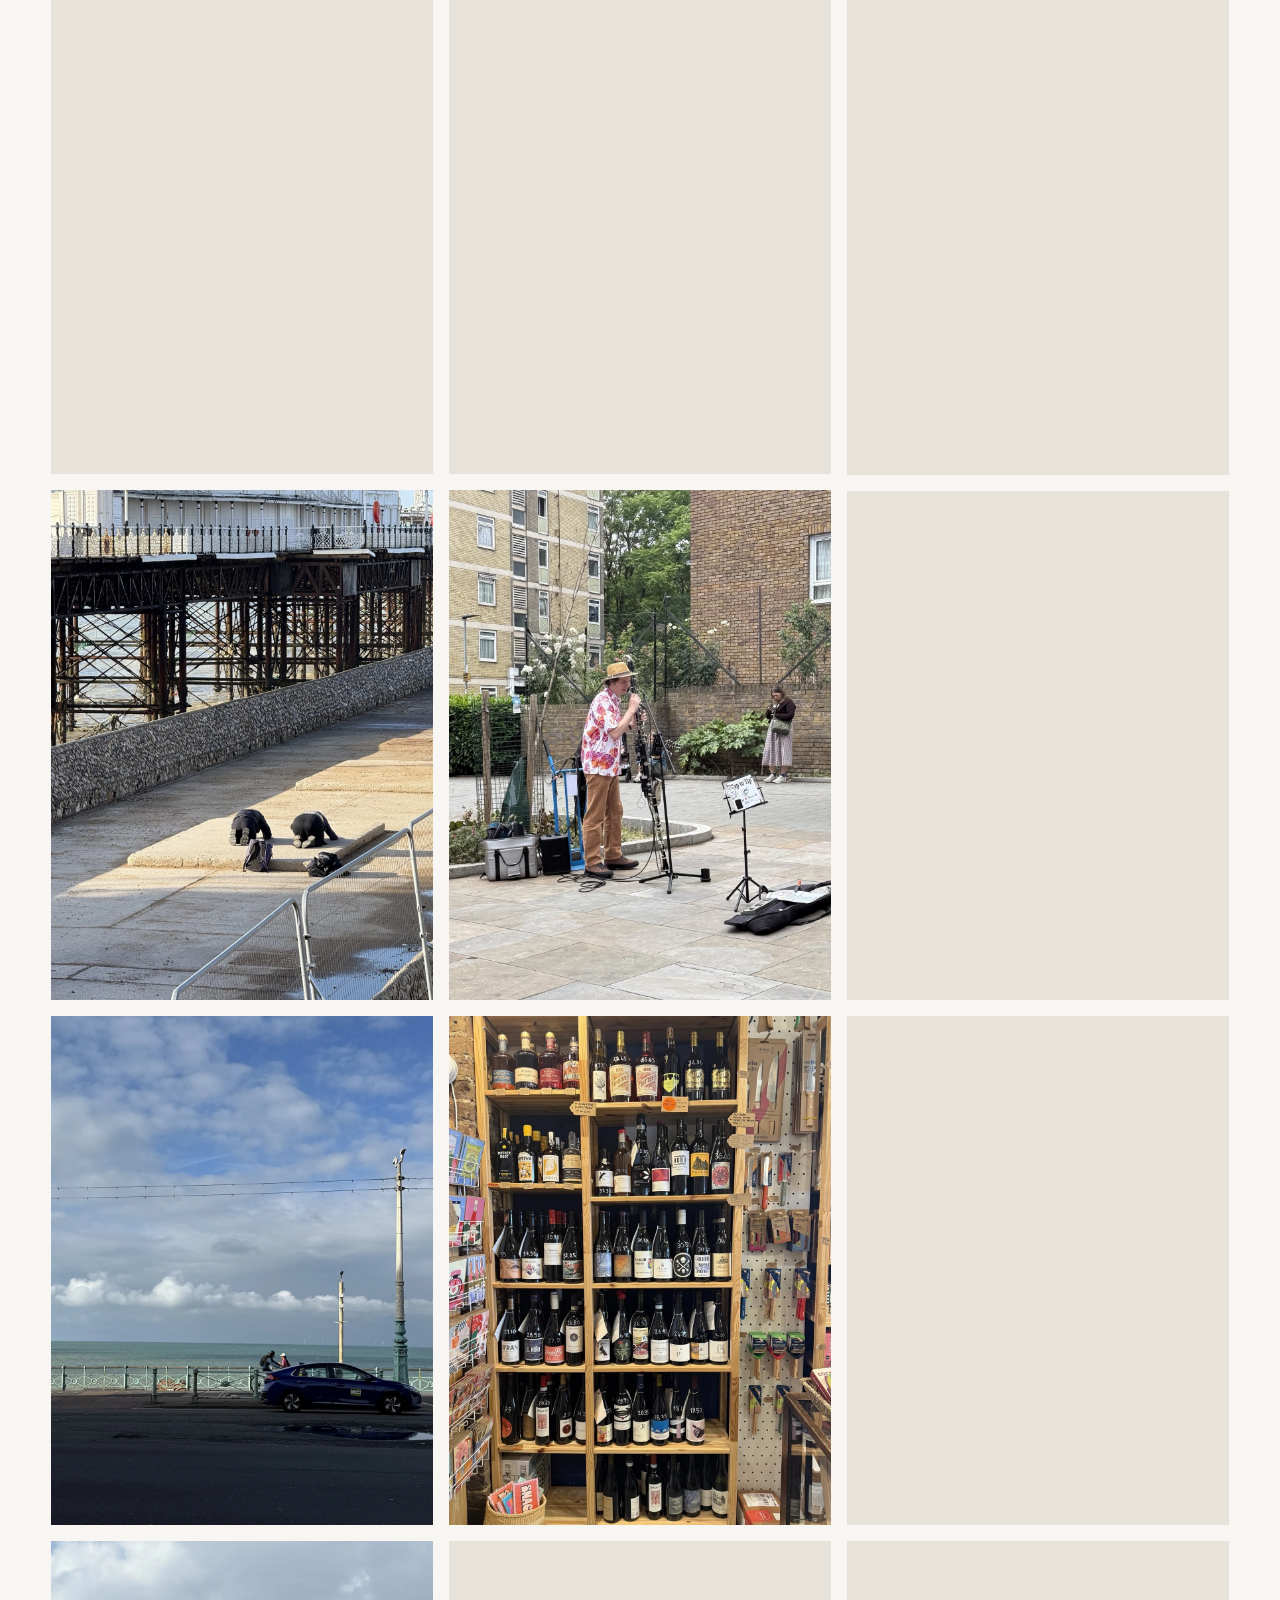
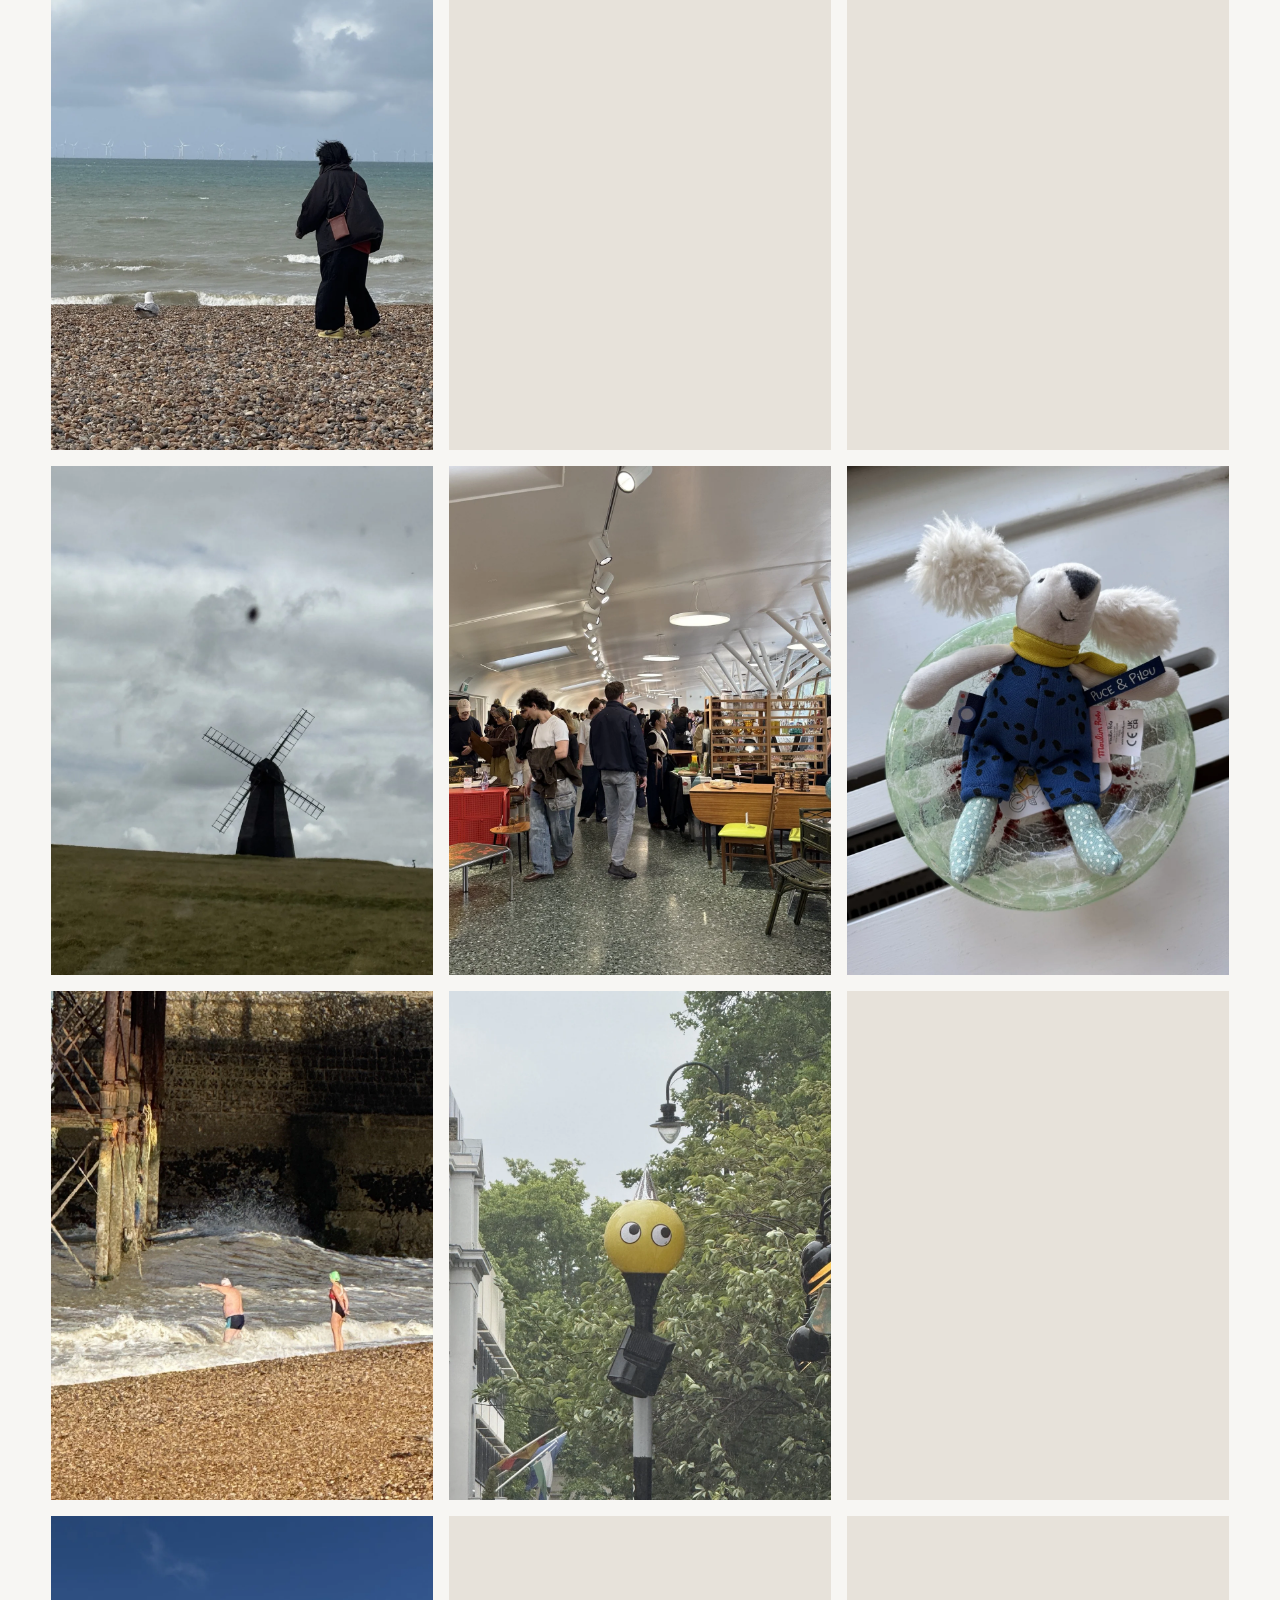
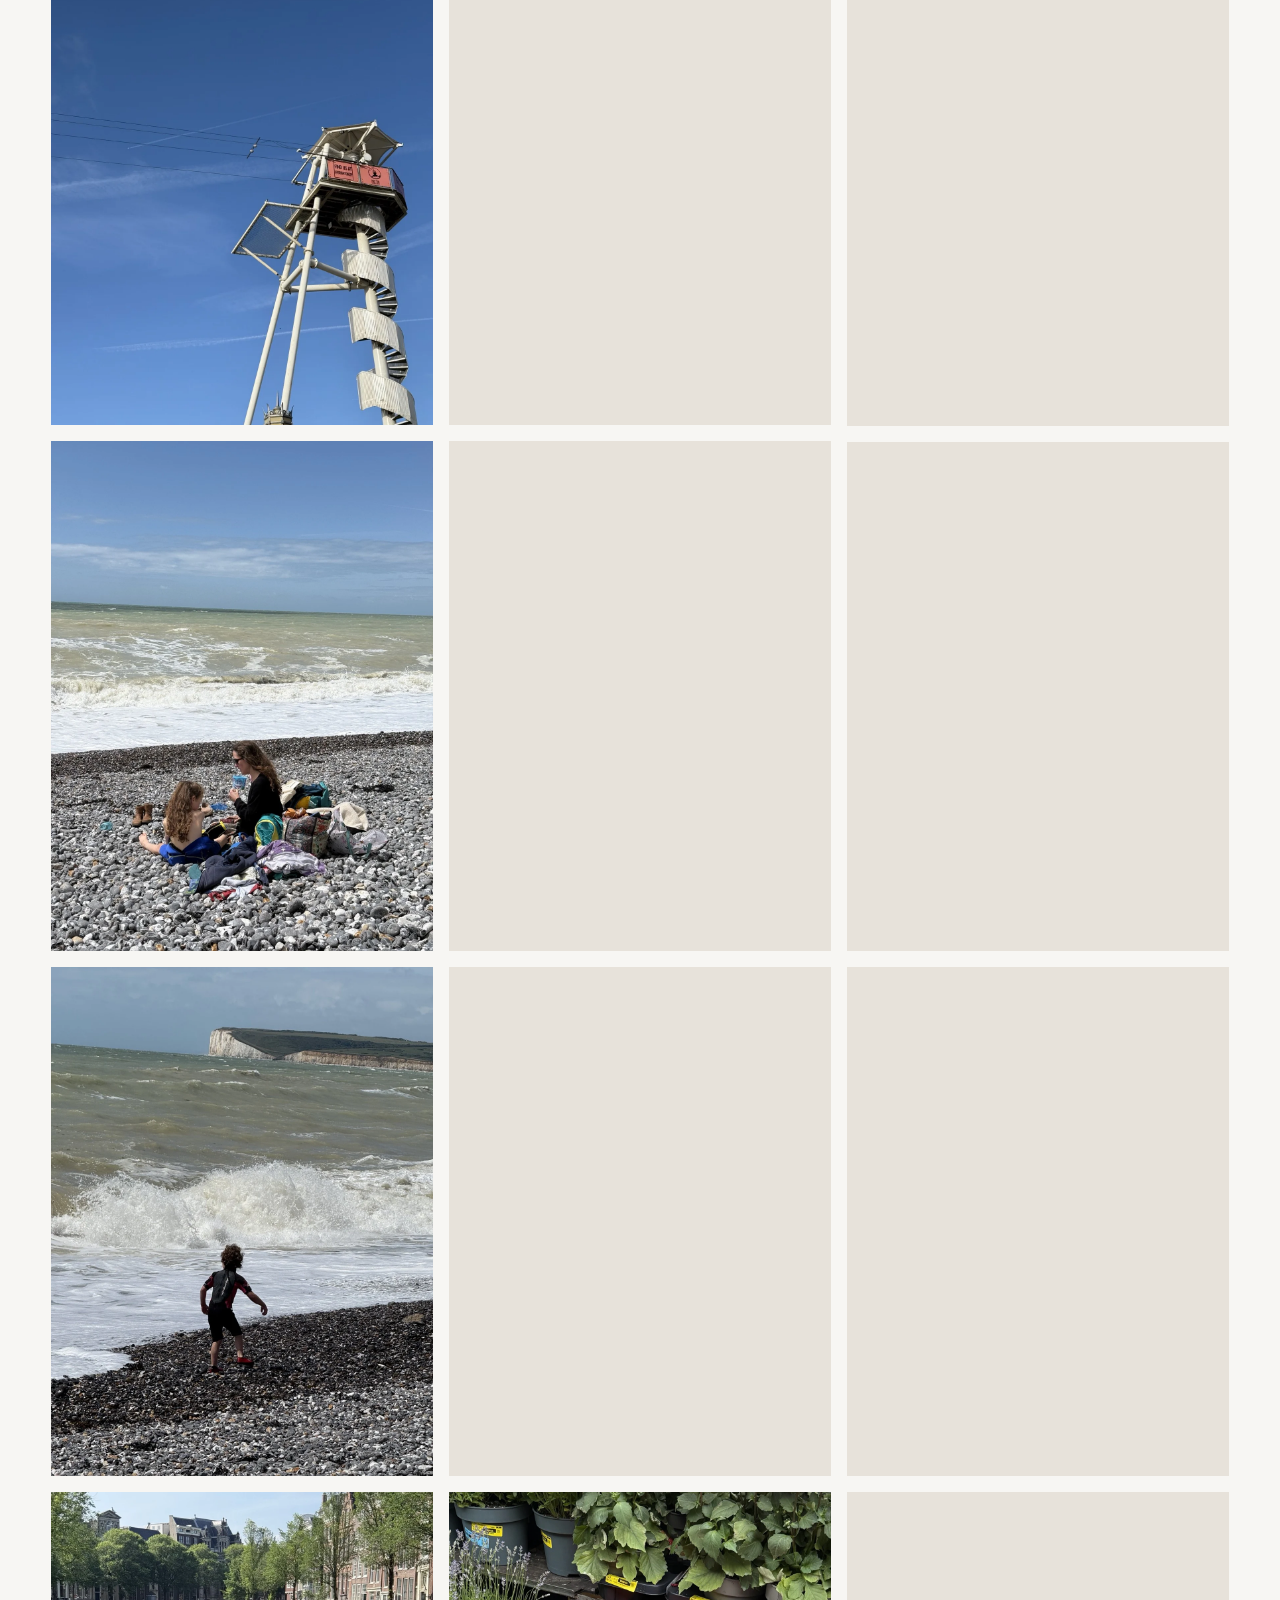
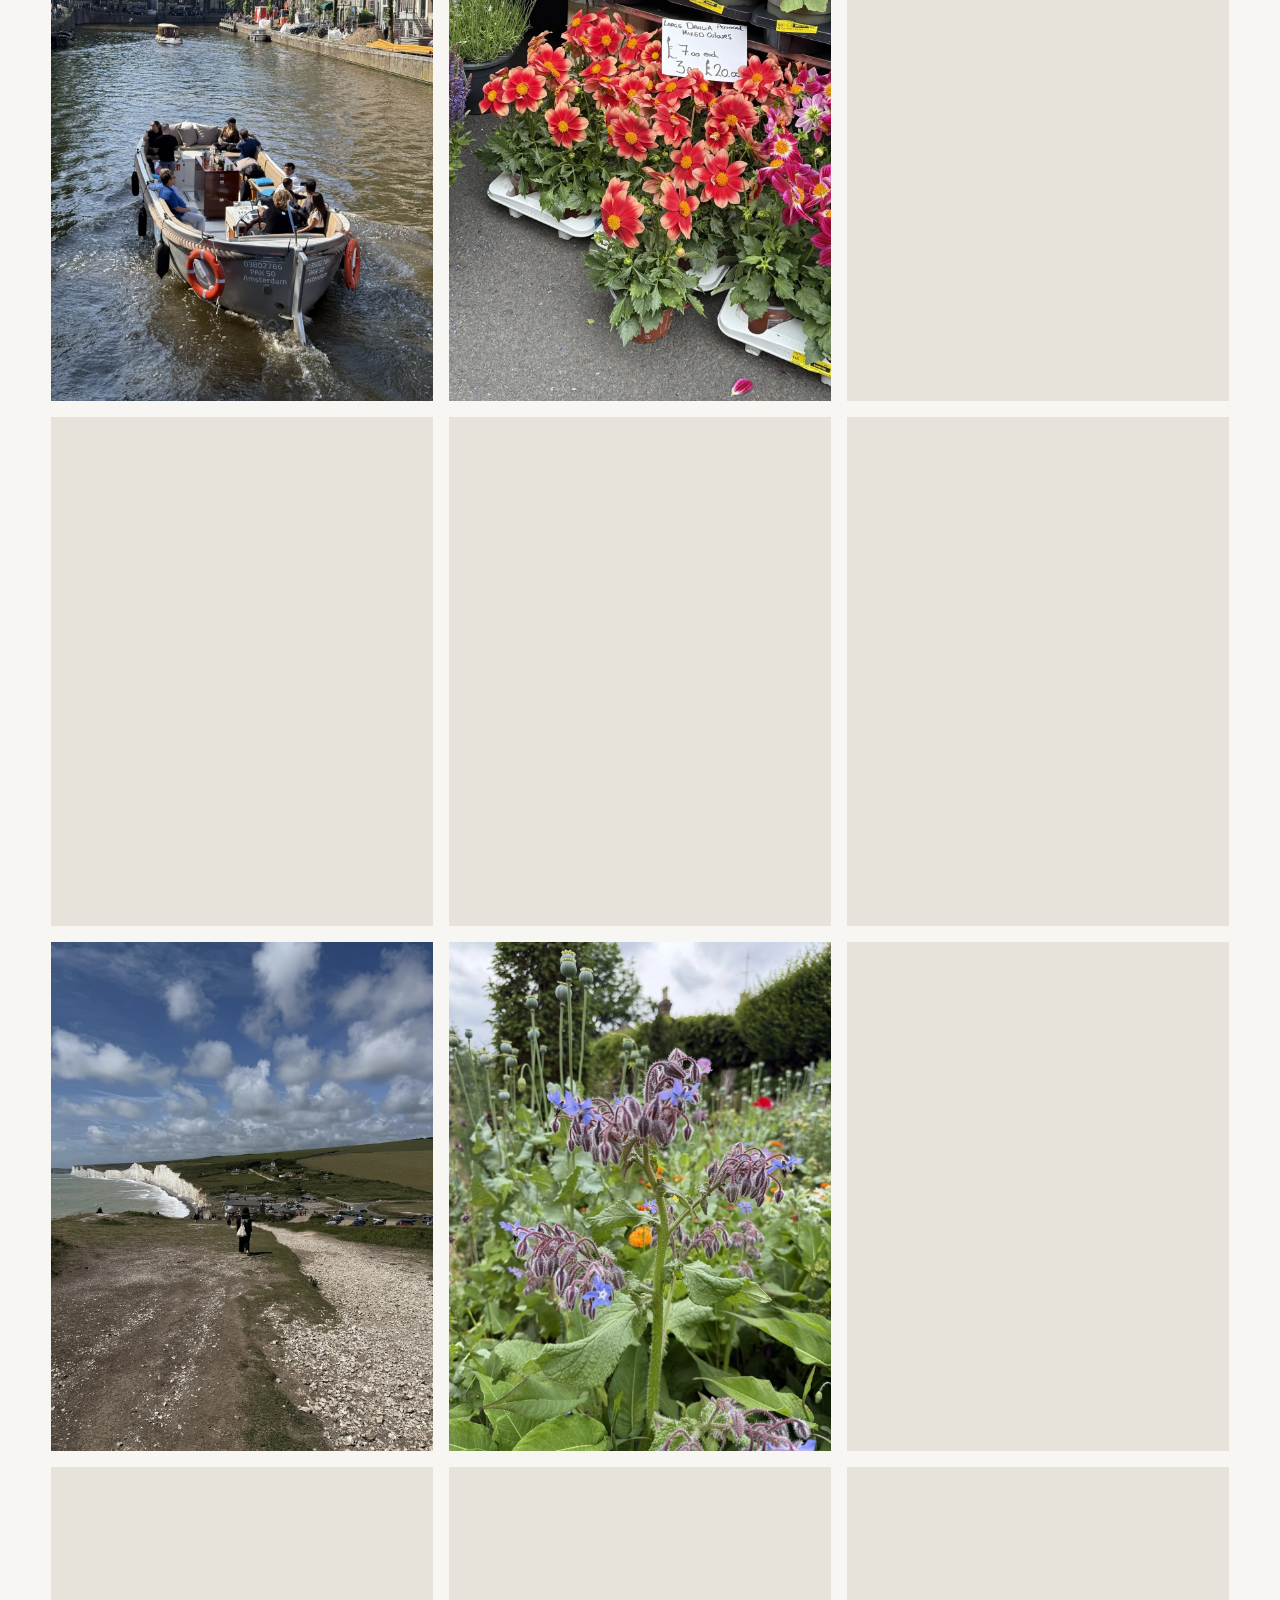
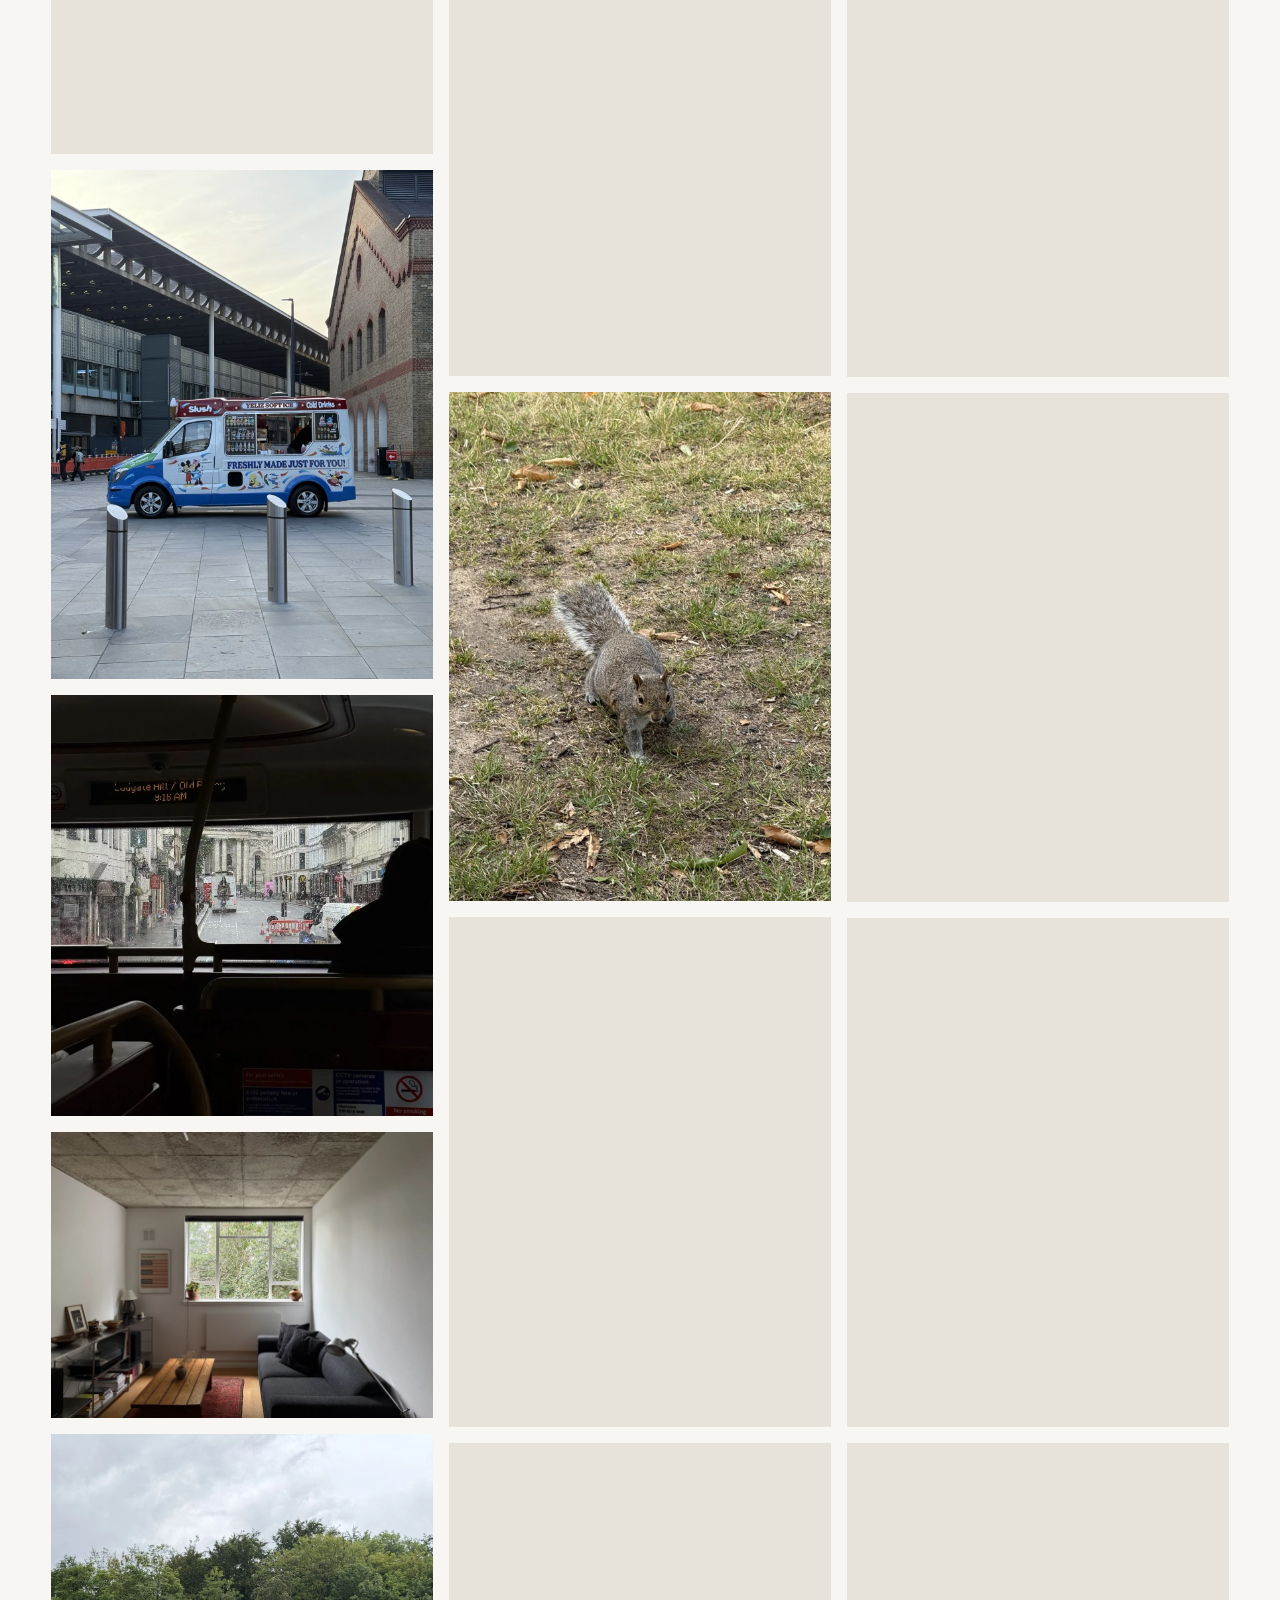
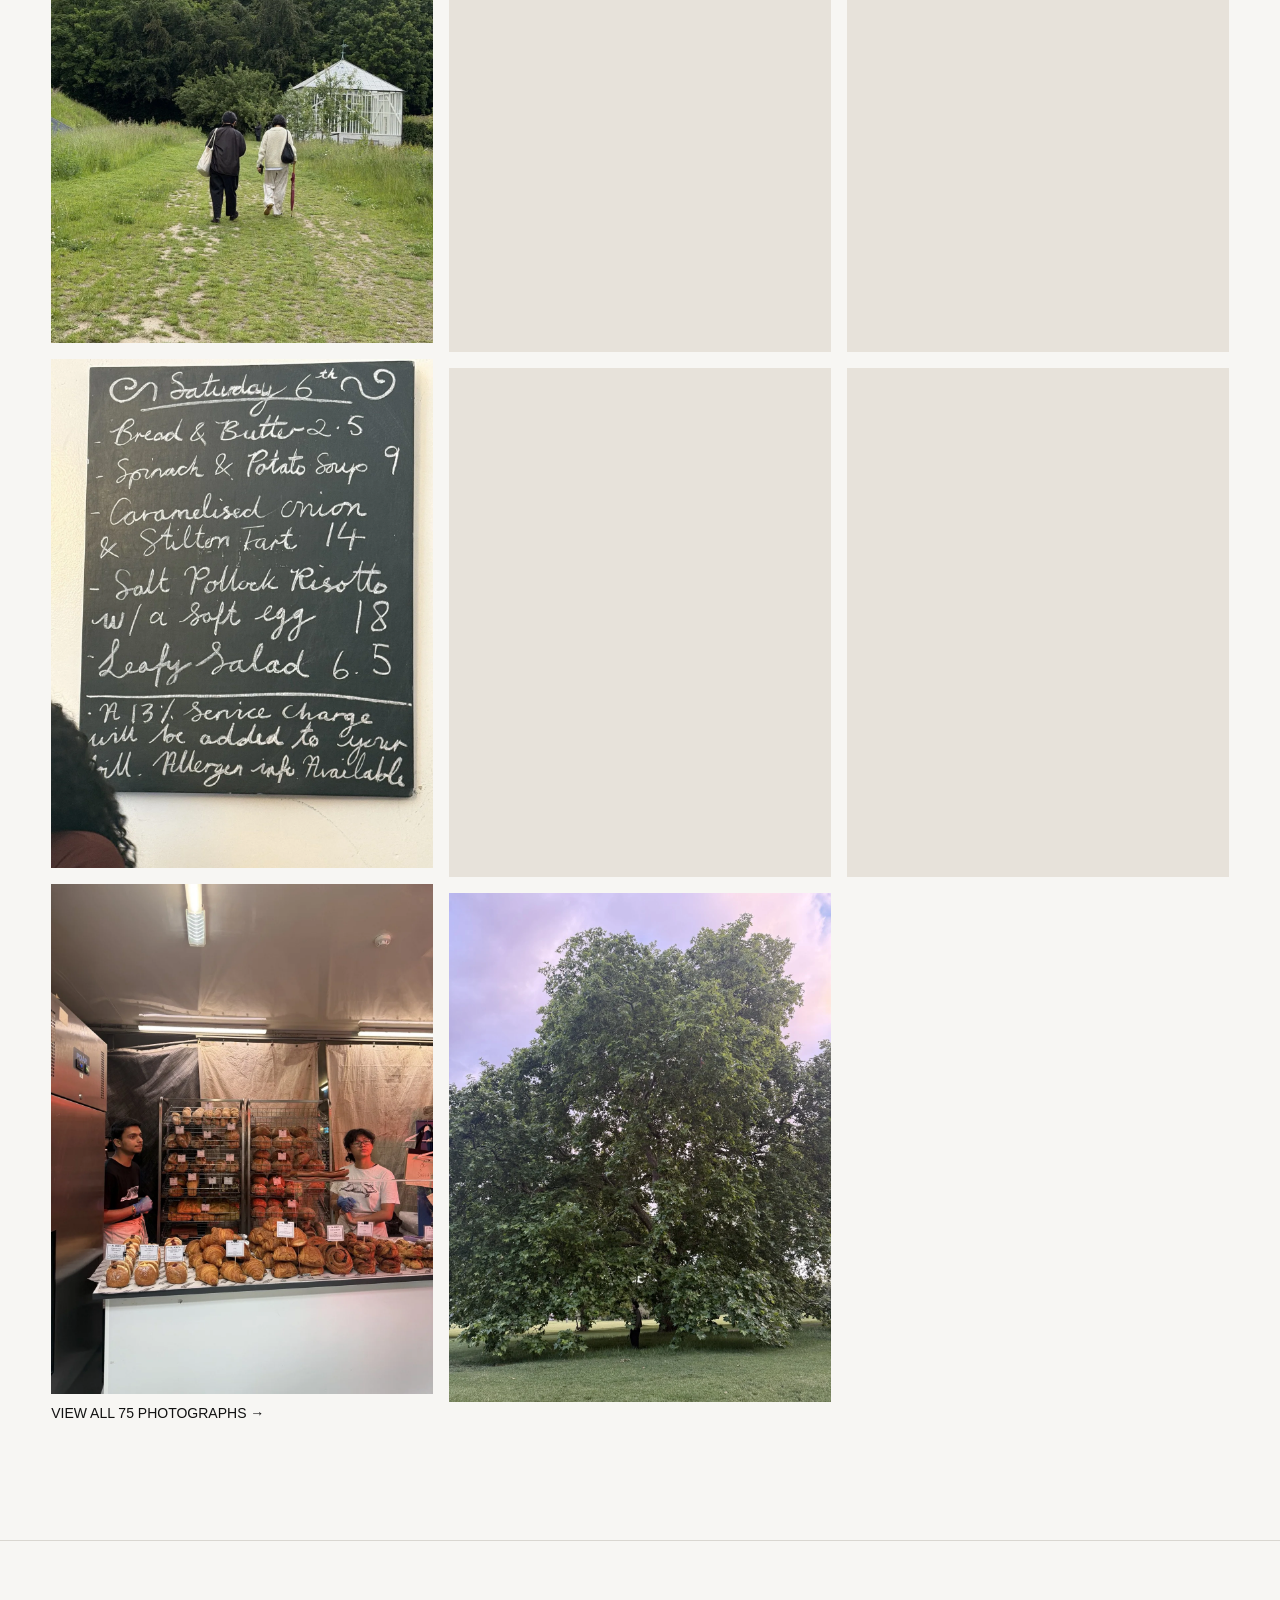
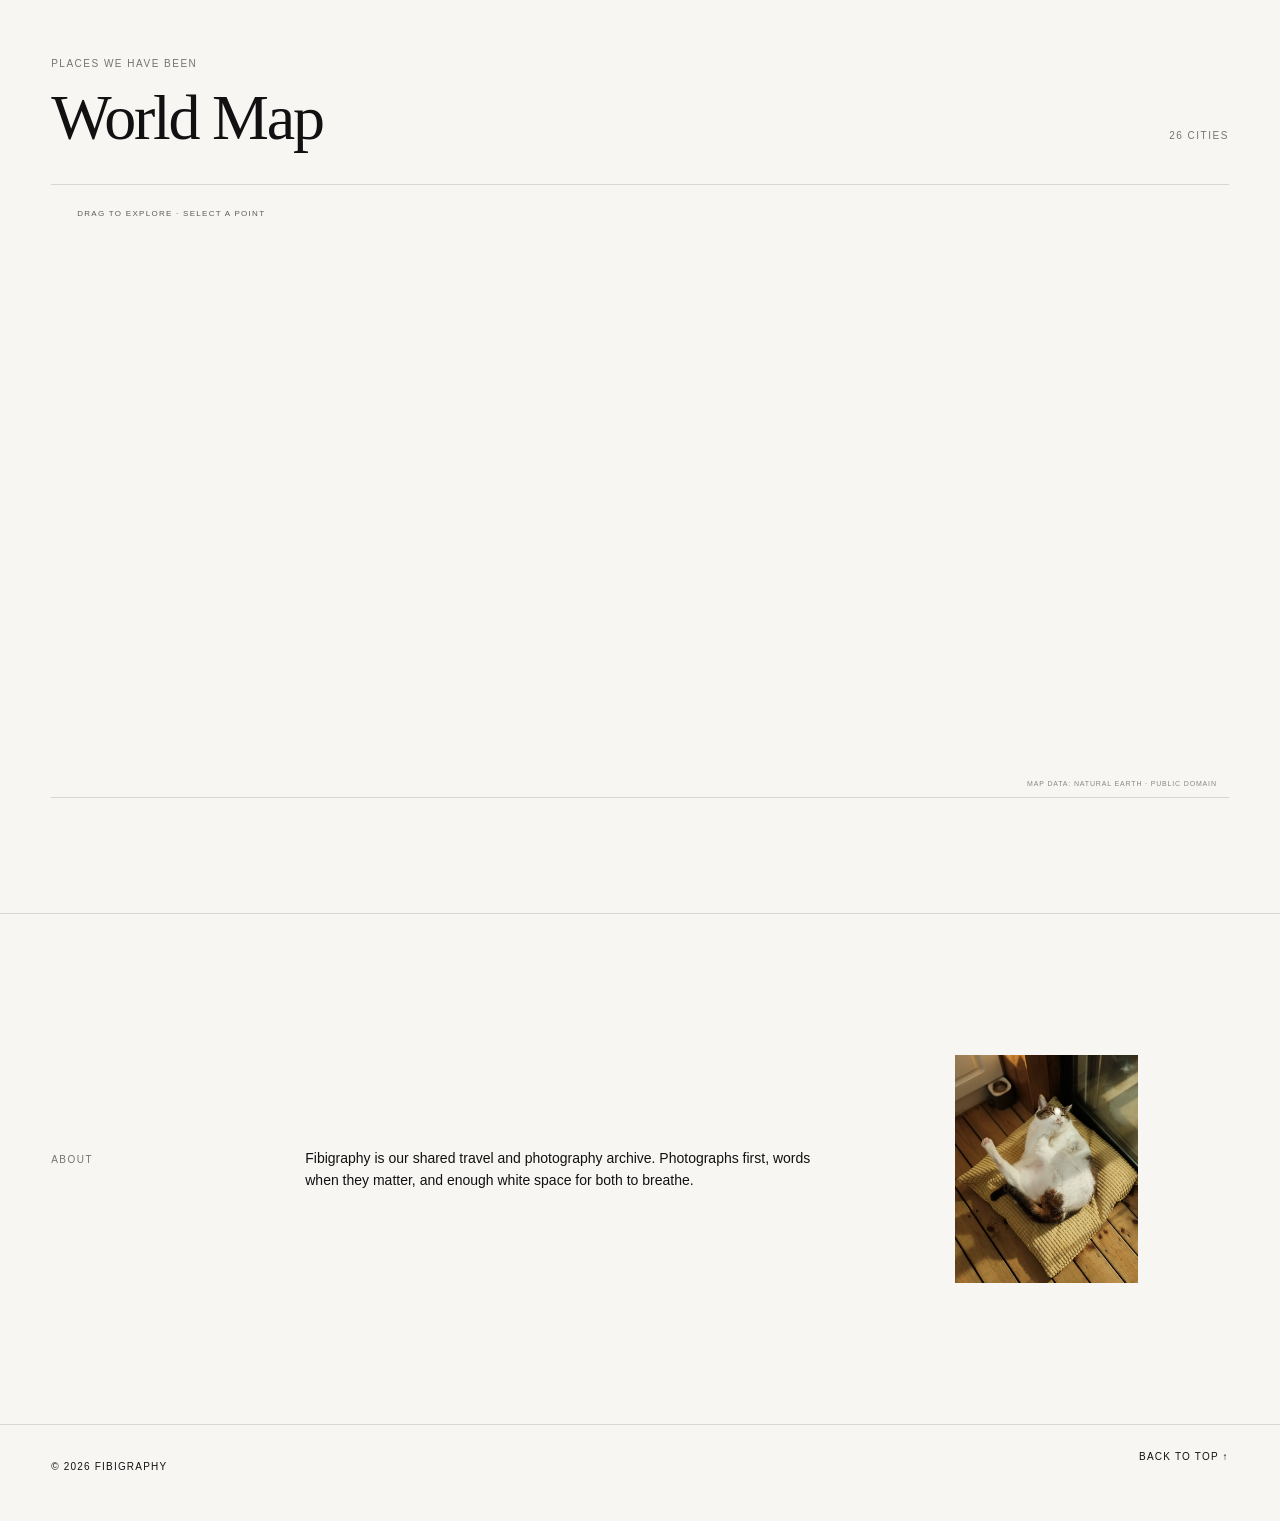
==== commit bd9f01fb: "Turn Travel Vol.01 into a secondary journey page" ====
--- a/index.html
+++ b/index.html
@@ -12,7 +12,7 @@
   <header class="site-header">
     <a class="brand" href="#top">FIBIGRAPHY</a>
     <nav class="nav">
-      <a href="#journey">JOURNEY</a>
+      <a href="travel-vol-01.html">JOURNEY</a>
       <a href="#gallery">PHOTOGRAPHY</a>
       <a href="#map">MAP</a>
       <a href="#about">ABOUT</a>
@@ -23,7 +23,7 @@
     <section class="hero">
       <div class="hero-copy">
         <p class="eyebrow">TRAVEL VOL.01</p>
-        <h1>UK · DENMARK · NETHERLANDS</h1>
+        <h1><a class="journey-link" href="travel-vol-01.html">UK · DENMARK · NETHERLANDS</a></h1>
         <p class="intro">Year 2026 in UK, DK and NL<br>Photographed by Wani and Fibi</p>
       </div>
       <figure class="hero-image">
@@ -31,18 +31,15 @@
       </figure>
     </section>
 
-    <section id="journey" class="section intro-section">
-      <p class="eyebrow">03—15 JUNE 2026</p>
-      <h2>Travel Vol.01</h2>
-      <p class="lede">A photographic record of our journey through the United Kingdom, Denmark and the Netherlands — places, people, small moments, and the details we wanted to keep.</p>
-    </section>
-
     <section id="gallery" class="gallery-section">
       <div class="gallery-head">
         <p class="eyebrow">PHOTOGRAPHY</p>
-        <p>75 photographs</p>
+        <p>6 selected photographs</p>
       </div>
-      <div class="gallery" id="travel-gallery"></div>
+      <div class="gallery" id="travel-gallery" data-total="6"></div>
+      <div class="gallery-more">
+        <a class="more-link" href="travel-vol-01.html#gallery">VIEW ALL 75 PHOTOGRAPHS →</a>
+      </div>
     </section>
 
     <section id="map" class="map-section">
--- a/style.css
+++ b/style.css
@@ -1,4 +1,4 @@
-:root{--bg:#f7f6f3;--ink:#111;--muted:#77736d;--line:#d9d6d0;--pad:clamp(22px,4vw,64px)}*{box-sizing:border-box}html{scroll-behavior:smooth}body{margin:0;background:var(--bg);color:var(--ink);font-family:Arial,Helvetica,sans-serif;font-size:14px;line-height:1.6}img{display:block;width:100%;height:100%;object-fit:cover}a{color:inherit;text-decoration:none}.site-header{position:sticky;top:0;z-index:20;display:flex;align-items:center;justify-content:space-between;padding:20px var(--pad);background:rgba(247,246,243,.94);backdrop-filter:blur(10px);border-bottom:1px solid var(--line)}.brand{font-size:11px;font-weight:700;letter-spacing:.18em}.nav{display:flex;gap:clamp(16px,3vw,38px);font-size:10px;letter-spacing:.14em}.hero{min-height:calc(100vh - 58px);display:grid;grid-template-columns:.72fr 1.28fr;gap:clamp(40px,7vw,120px);padding:clamp(70px,9vw,130px) var(--pad) var(--pad);align-items:end}.hero-copy{padding-bottom:8vh}.eyebrow{margin:0 0 18px;color:var(--muted);font-size:10px;letter-spacing:.15em}.hero h1,h2{margin:0;font-family:"Times New Roman",Times,serif;font-weight:400;letter-spacing:-.035em}.hero h1{font-size:clamp(52px,7vw,112px);line-height:.92}.intro{margin-top:32px}.hero-image{margin:0;aspect-ratio:4/5;overflow:hidden}.section{padding:clamp(90px,11vw,170px) var(--pad);border-top:1px solid var(--line)}.intro-section{display:grid;grid-template-columns:.4fr 1fr 1fr;gap:40px;align-items:start}.intro-section h2,.about h2{font-size:clamp(42px,5vw,76px);line-height:1}.lede{max-width:600px;margin:0;font-family:"Times New Roman",Times,serif;font-size:clamp(22px,2.4vw,34px);line-height:1.28}.gallery-section{padding:clamp(80px,9vw,130px) var(--pad);border-top:1px solid var(--line)}.gallery-head{display:flex;justify-content:space-between;margin-bottom:50px}.gallery-head p{margin:0}.gallery{columns:3;column-gap:clamp(10px,1.25vw,20px)}.photo{margin:0 0 clamp(10px,1.25vw,20px);break-inside:avoid;cursor:zoom-in;overflow:hidden;background:#e7e2da}.photo img{height:auto;transition:transform .6s ease}.photo:hover img{transform:scale(1.012)}.about{display:grid;grid-template-columns:.4fr .8fr 1fr;gap:40px}.about p:last-child{max-width:520px;margin:0}.footer{display:flex;justify-content:space-between;padding:24px var(--pad) 36px;border-top:1px solid var(--line);font-size:10px;letter-spacing:.12em}.lightbox{position:fixed;inset:0;z-index:100;display:none;place-items:center;background:rgba(12,12,12,.96);padding:30px}.lightbox.is-open{display:grid}.lightbox img{width:auto;height:auto;max-width:88vw;max-height:88vh;object-fit:contain}.lightbox button{position:absolute;border:0;background:transparent;color:#fff;cursor:pointer}.lightbox-close{top:18px;right:24px;font-size:32px}.lightbox-prev,.lightbox-next{top:50%;font-size:25px}.lightbox-prev{left:24px}.lightbox-next{right:24px}.lightbox-count{position:absolute;bottom:18px;color:#aaa;font-size:10px;letter-spacing:.12em}@media(max-width:800px){.hero{grid-template-columns:1fr;min-height:0}.hero-copy{padding-bottom:0}.intro-section,.about{grid-template-columns:1fr}.gallery{columns:2}}@media(max-width:520px){.site-header{position:relative;display:block}.brand{display:block;margin-bottom:15px}.nav{gap:16px}.hero{padding-top:50px}.gallery{columns:1}.hero-image{aspect-ratio:4/5}}
+:root{--bg:#f7f6f3;--ink:#111;--muted:#77736d;--line:#d9d6d0;--pad:clamp(22px,4vw,64px)}*{box-sizing:border-box}html{scroll-behavior:smooth}body{margin:0;background:var(--bg);color:var(--ink);font-family:Arial,Helvetica,sans-serif;font-size:14px;line-height:1.6}img{display:block;width:100%;height:100%;object-fit:cover}a{color:inherit;text-decoration:none}.site-header{position:sticky;top:0;z-index:20;display:flex;align-items:center;justify-content:space-between;padding:20px var(--pad);background:rgba(247,246,243,.94);backdrop-filter:blur(10px);border-bottom:1px solid var(--line)}.brand{font-size:11px;font-weight:700;letter-spacing:.18em}.nav{display:flex;gap:clamp(16px,3vw,38px);font-size:10px;letter-spacing:.14em}.hero{min-height:calc(100vh - 58px);display:grid;grid-template-columns:.72fr 1.28fr;gap:clamp(40px,7vw,120px);padding:clamp(70px,9vw,130px) var(--pad) var(--pad);align-items:end}.hero-copy{padding-bottom:8vh}.eyebrow{margin:0 0 18px;color:var(--muted);font-size:10px;letter-spacing:.15em}.hero h1,h2{margin:0;font-family:"Times New Roman",Times,serif;font-weight:400;letter-spacing:-.035em}.hero h1{font-size:clamp(52px,7vw,112px);line-height:.92}.intro{margin-top:32px}.hero-image{margin:0;aspect-ratio:4/5;overflow:hidden}.section{padding:clamp(90px,11vw,170px) var(--pad);border-top:1px solid var(--line)}.intro-section{display:grid;grid-template-columns:.4fr 1fr 1fr;gap:40px;align-items:start}.intro-section h2,.about h2{font-size:clamp(42px,5vw,76px);line-height:1}.lede{max-width:600px;margin:0;font-family:"Times New Roman",Times,serif;font-size:clamp(22px,2.4vw,34px);line-height:1.28}.gallery-section{padding:clamp(80px,9vw,130px) var(--pad);border-top:1px solid var(--line)}.gallery-head{display:flex;justify-content:space-between;margin-bottom:50px}.gallery-head p{margin:0}.gallery{columns:3;column-gap:clamp(10px,1.25vw,20px)}.photo{margin:0 0 clamp(10px,1.25vw,20px);break-inside:avoid;cursor:zoom-in;overflow:hidden;background:#e7e2da}.photo img{height:auto;transition:transform .6s ease}.photo:hover img{transform:scale(1.012)}.about{display:grid;grid-template-columns:.4fr 1fr minmax(240px,.72fr);gap:clamp(32px,4vw,60px);align-items:center}.about-copy{max-width:520px;margin:0;align-self:center}.about-image{margin:0;width:50%;aspect-ratio:4/5;overflow:hidden;justify-self:center;align-self:center}.about-image img{width:100%;height:100%;object-fit:cover;object-position:center}.footer{display:flex;justify-content:space-between;padding:24px var(--pad) 36px;border-top:1px solid var(--line);font-size:10px;letter-spacing:.12em}.lightbox{position:fixed;inset:0;z-index:100;display:none;place-items:center;background:rgba(12,12,12,.96);padding:30px}.lightbox.is-open{display:grid}.lightbox img{width:auto;height:auto;max-width:88vw;max-height:88vh;object-fit:contain}.lightbox button{position:absolute;border:0;background:transparent;color:#fff;cursor:pointer}.lightbox-close{top:18px;right:24px;font-size:32px}.lightbox-prev,.lightbox-next{top:50%;font-size:25px}.lightbox-prev{left:24px}.lightbox-next{right:24px}.lightbox-count{position:absolute;bottom:18px;color:#aaa;font-size:10px;letter-spacing:.12em}@media(max-width:800px){.hero{grid-template-columns:1fr;min-height:0}.hero-copy{padding-bottom:0}.intro-section,.about{grid-template-columns:1fr}.gallery{columns:2}}@media(max-width:520px){.site-header{position:relative;display:block}.brand{display:block;margin-bottom:15px}.nav{gap:16px}.hero{padding-top:50px}.gallery{columns:1}.hero-image{aspect-ratio:4/5}}
 .map-section{padding:clamp(80px,9vw,130px) var(--pad);border-top:1px solid var(--line)}
 .map-head{margin-bottom:34px}
 .map-head .eyebrow{margin-bottom:14px}
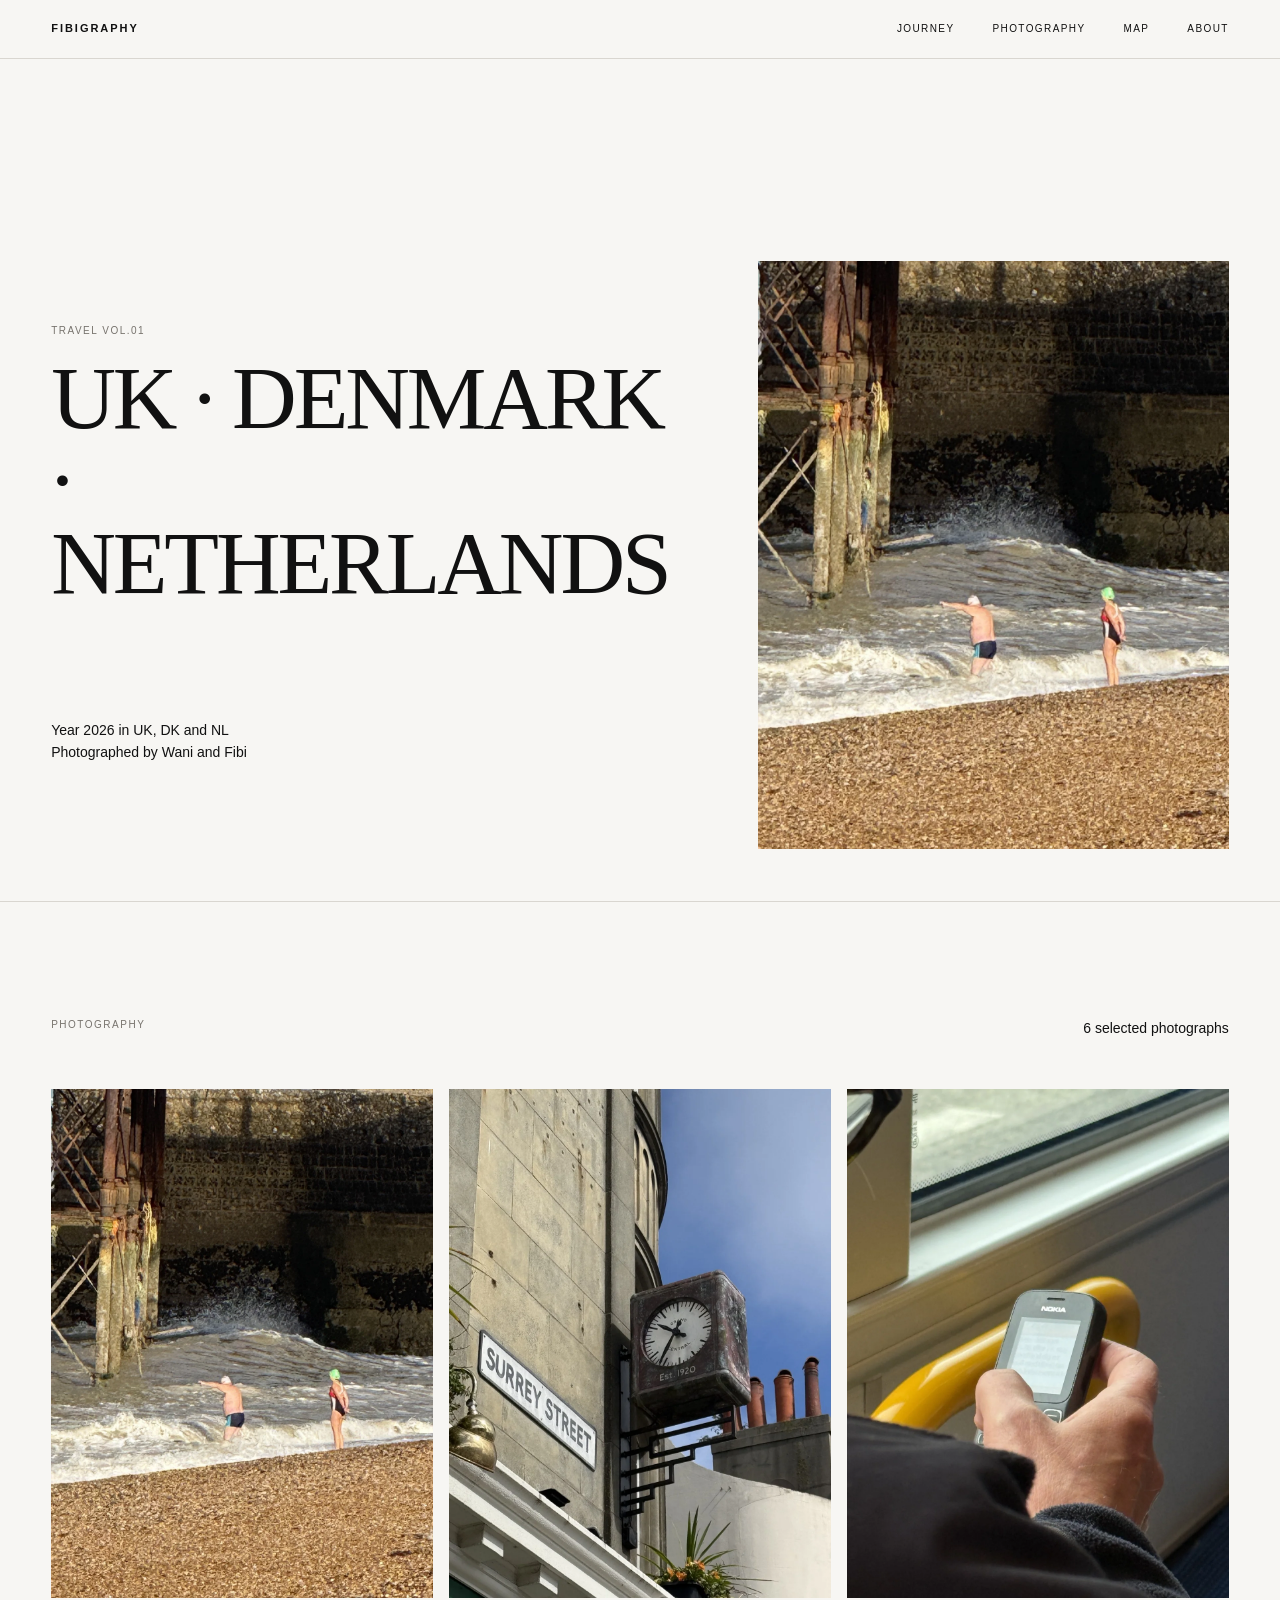
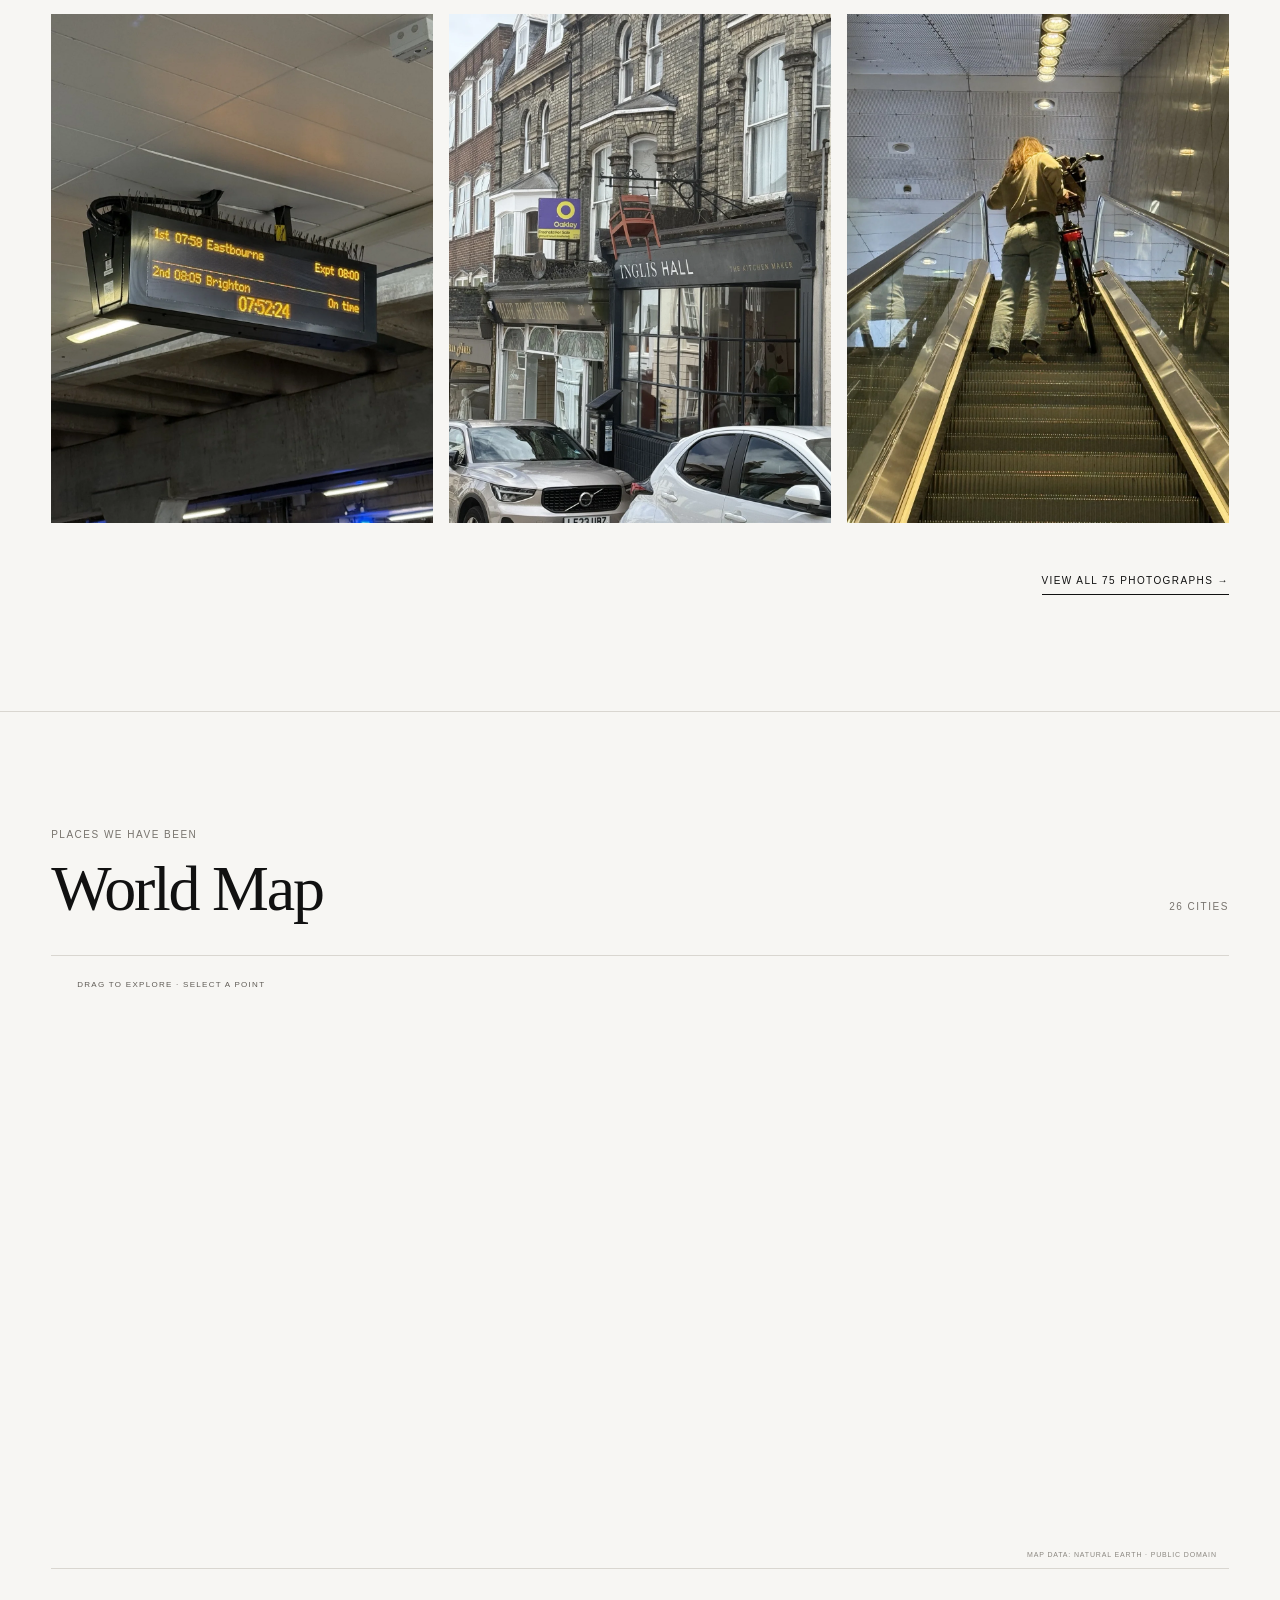
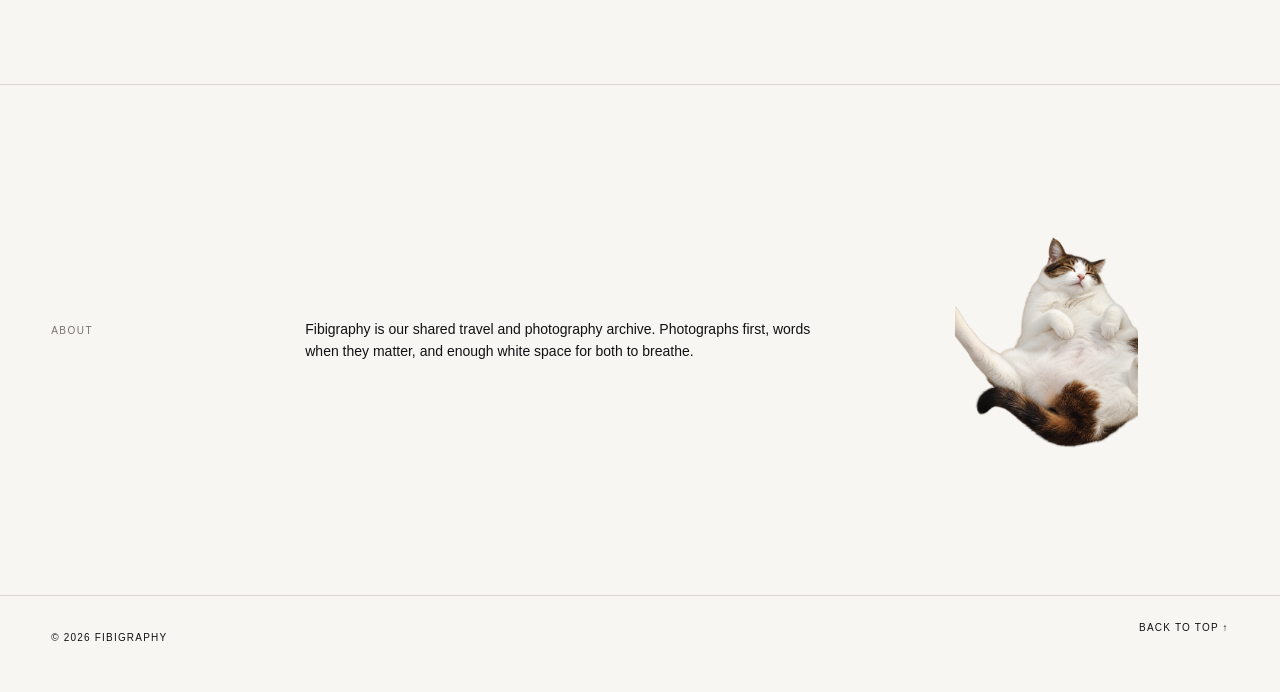
==== commit 090226b6: "Use transparent cat cutout in About" ====
--- a/index.html
+++ b/index.html
@@ -61,7 +61,7 @@
       <p class="eyebrow">ABOUT</p>
       <p class="about-copy">Fibigraphy is our shared travel and photography archive. Photographs first, words when they matter, and enough white space for both to breathe.</p>
       <figure class="about-image">
-        <img src="about-cat.webp" alt="Cat resting in warm sunlight">
+        <img src="about-cat-cutout.png" alt="Cat resting in warm sunlight">
       </figure>
     </section>
   </main>
--- a/style.css
+++ b/style.css
@@ -28,3 +28,14 @@
 .leaflet-popup-tip{background:#f7f6f3}
 @media(max-width:800px){.world-map{height:62vh;min-height:430px}.map-title-row{justify-content:space-between}.map-instruction{top:12px;left:10px}}
 @media(max-width:520px){.nav{flex-wrap:wrap}.map-title-row{align-items:flex-end;gap:18px}.map-head h2{font-size:46px}.world-map{height:58vh;min-height:380px}.map-instruction{font-size:7px;letter-spacing:.11em}.map-credit{font-size:6px}}
+
+.journey-link{display:inline-block}
+.journey-link::after{content:" ↗";font-family:Arial,Helvetica,sans-serif;font-size:.18em;vertical-align:top;letter-spacing:0;opacity:0;transition:opacity .2s ease}
+.journey-link:hover::after{opacity:1}
+.gallery-more{display:flex;justify-content:flex-end;padding-top:34px}
+.more-link{display:inline-block;border-bottom:1px solid var(--ink);padding-bottom:5px;font-size:10px;letter-spacing:.14em}
+.travel-intro{display:grid;grid-template-columns:.4fr 1fr 1fr;gap:40px;align-items:start;padding-top:clamp(110px,13vw,200px)}
+.travel-intro-title h1{margin:0;font-family:"Times New Roman",Times,serif;font-size:clamp(52px,7vw,104px);font-weight:400;letter-spacing:-.035em;line-height:.92}
+.travel-destinations{margin:24px 0 0;font-size:10px;letter-spacing:.15em}
+.travel-gallery-section{border-top:1px solid var(--line)}
+@media(max-width:800px){.travel-intro{grid-template-columns:1fr}.travel-intro-title h1{font-size:clamp(48px,12vw,76px)}}
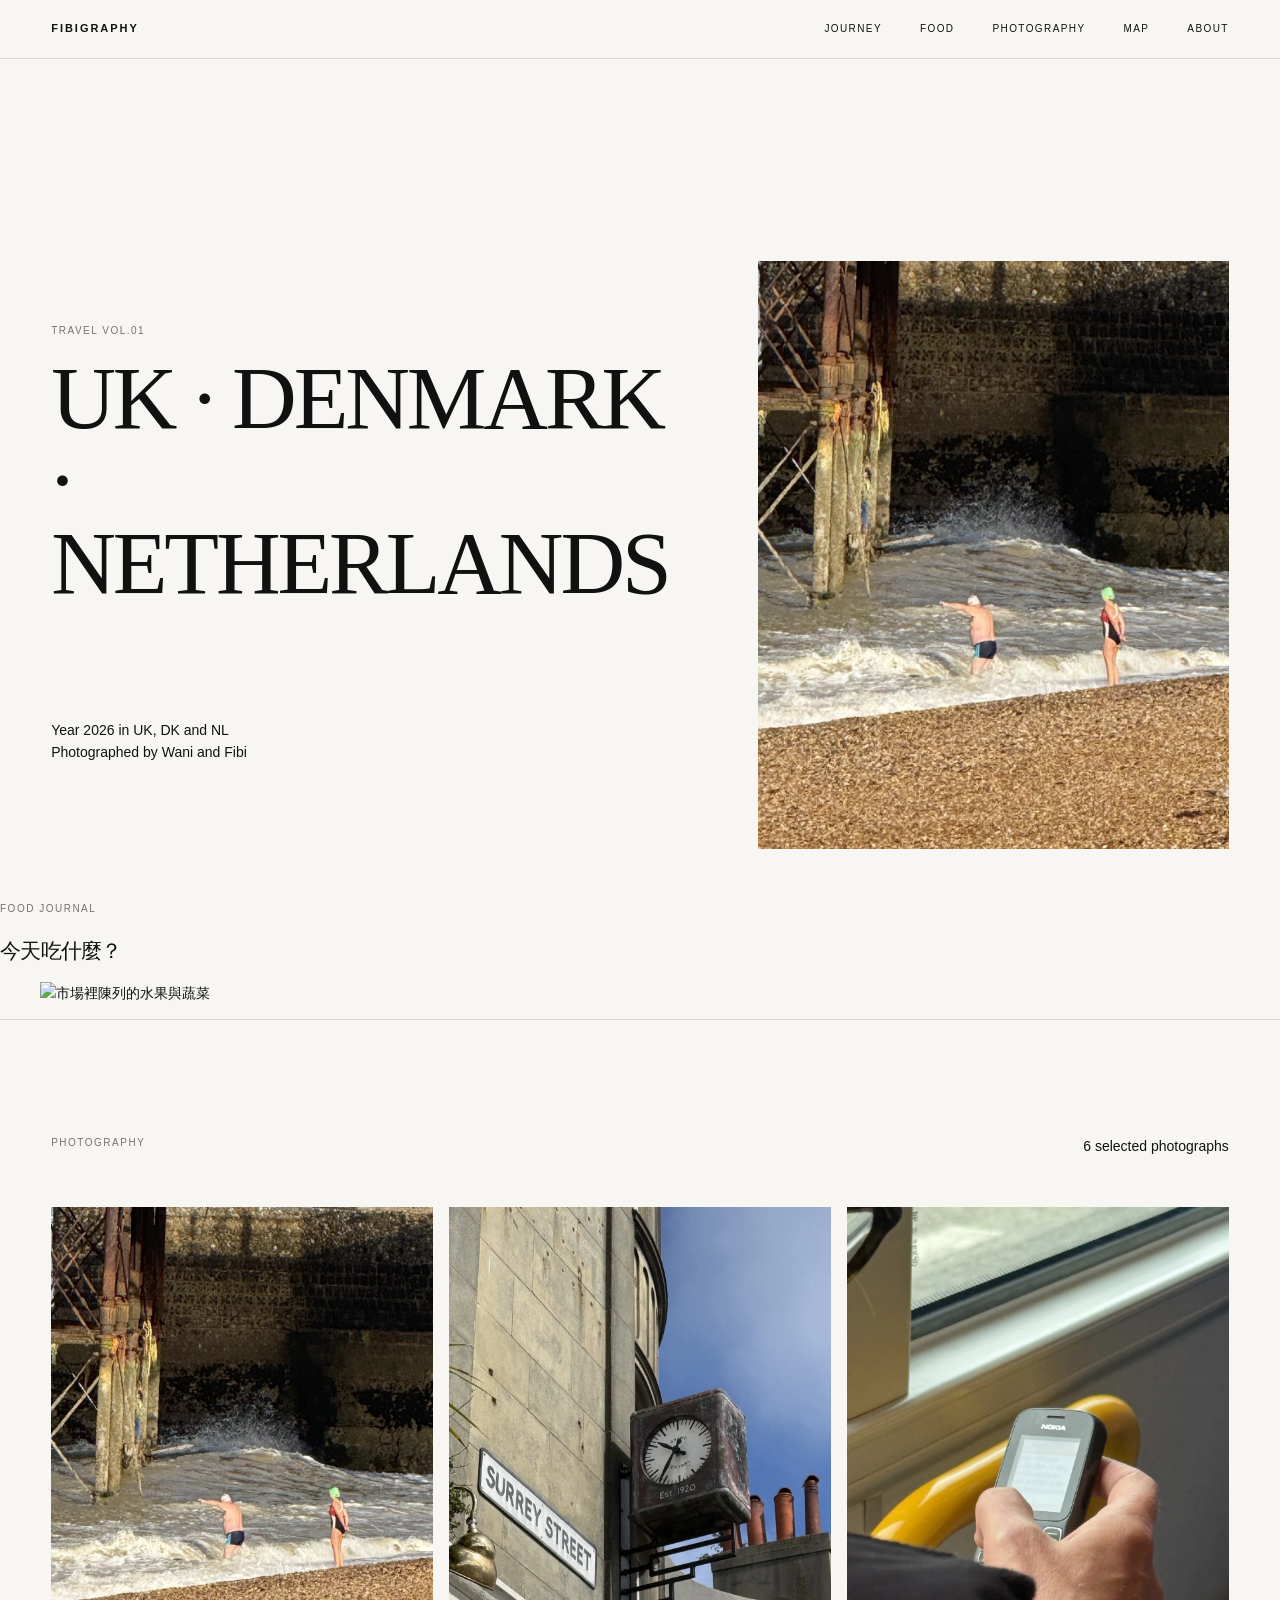
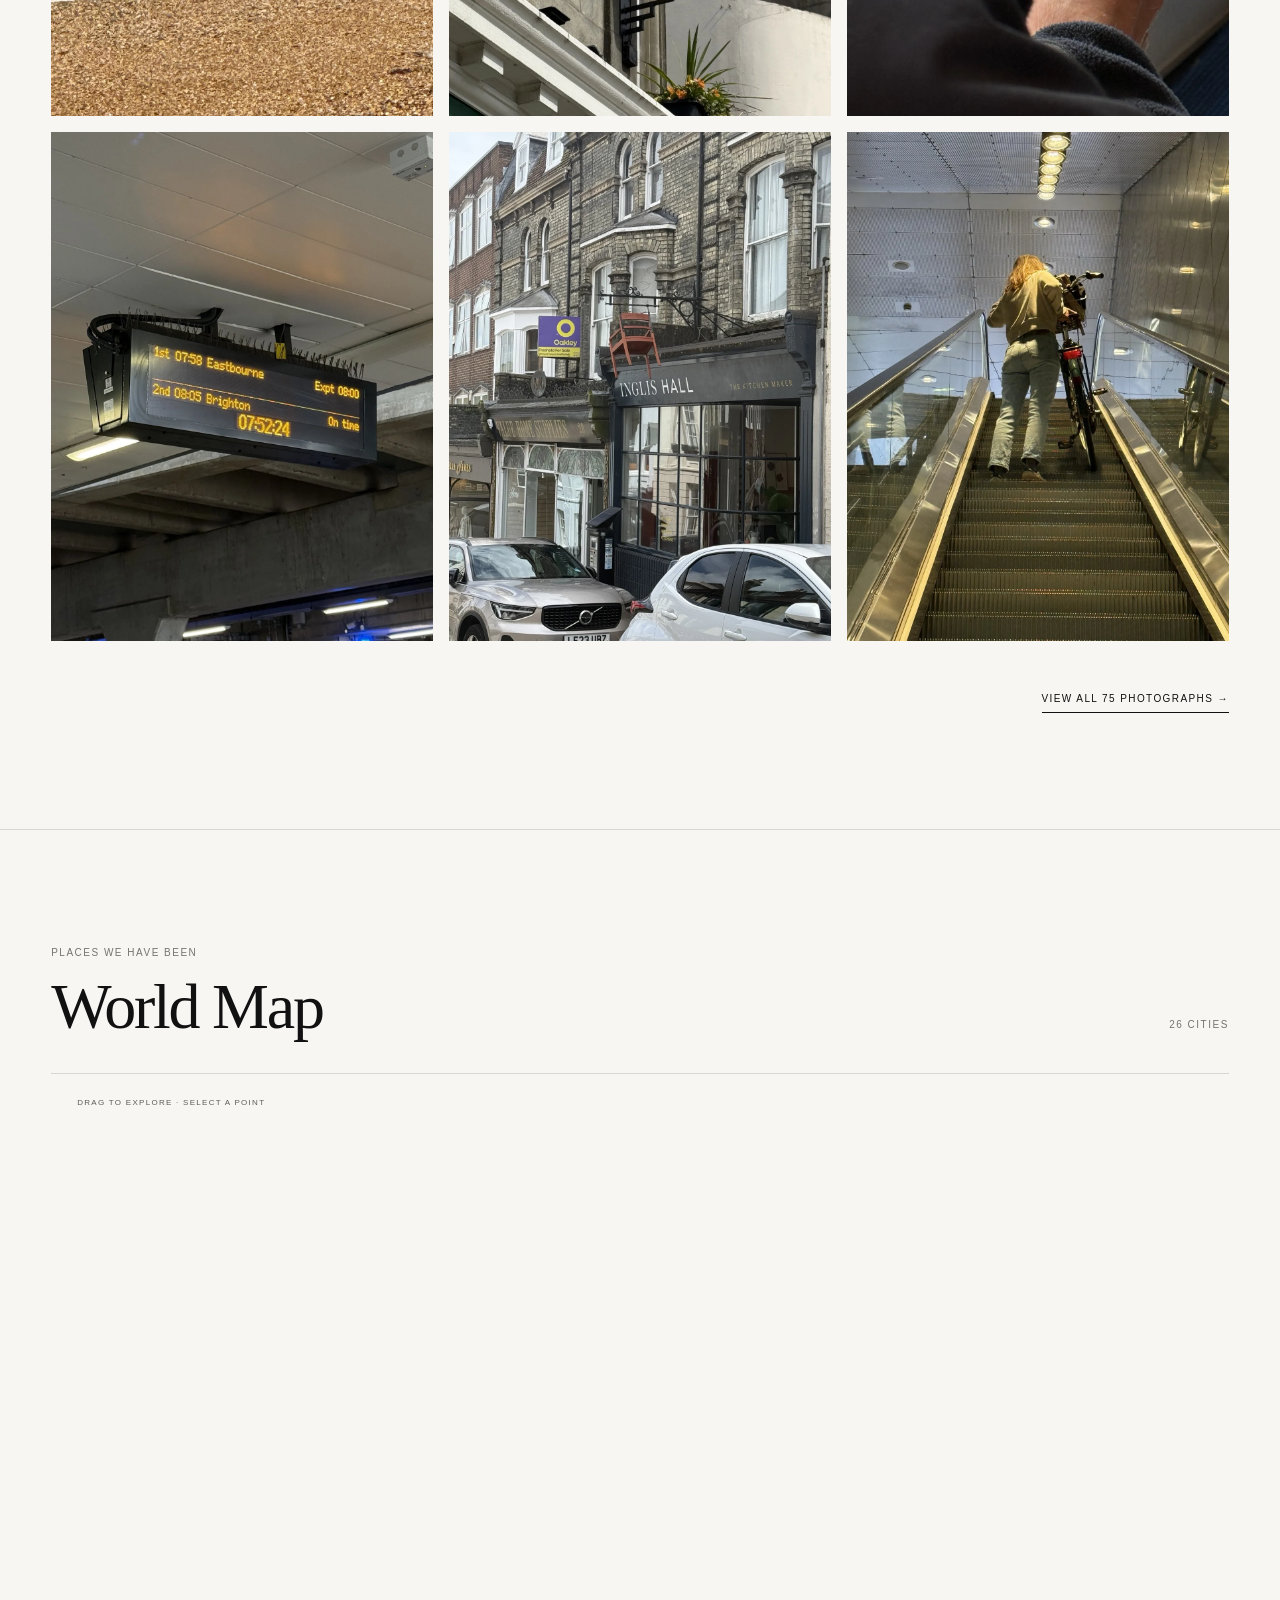
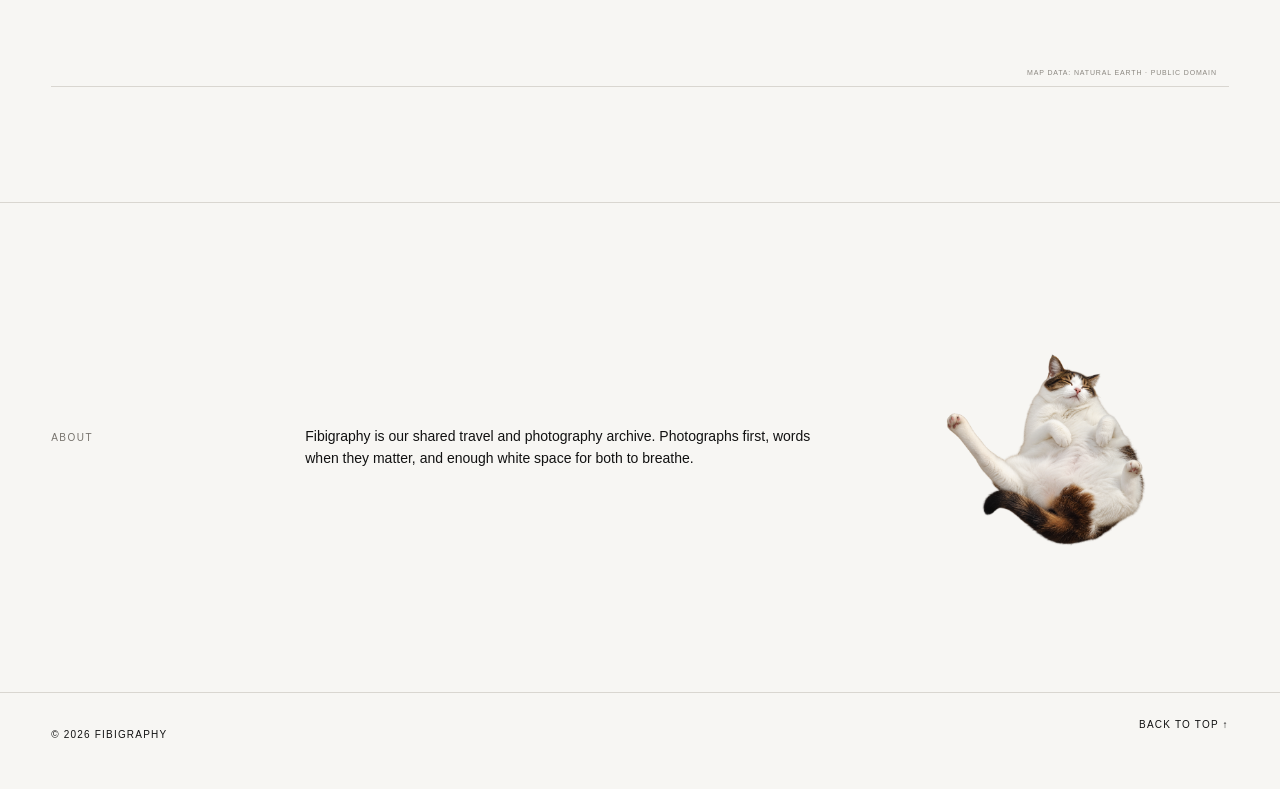
==== commit 33781a7d: "Add Food Journal homepage section after Travel Vol.01" ====
--- a/index.html
+++ b/index.html
@@ -13,6 +13,7 @@
     <a class="brand" href="#top">FIBIGRAPHY</a>
     <nav class="nav">
       <a href="travel-vol-01.html">JOURNEY</a>
+      <a href="#food">FOOD</a>
       <a href="#gallery">PHOTOGRAPHY</a>
       <a href="#map">MAP</a>
       <a href="#about">ABOUT</a>
@@ -28,6 +29,16 @@
       </div>
       <figure class="hero-image">
         <img src="images/travel-vol-01/photo-01.webp" alt="Travel Vol.01 cover photograph">
+      </figure>
+    </section>
+
+    <section id="food" class="food-section">
+      <div class="food-copy">
+        <p class="eyebrow">FOOD JOURNAL</p>
+        <h2>今天吃什麼？</h2>
+      </div>
+      <figure class="food-image">
+        <img src="food-market.webp" alt="市場裡陳列的水果與蔬菜" loading="lazy" decoding="async">
       </figure>
     </section>
 
--- a/style.css
+++ b/style.css
@@ -1,4 +1,4 @@
-:root{--bg:#f7f6f3;--ink:#111;--muted:#77736d;--line:#d9d6d0;--pad:clamp(22px,4vw,64px)}*{box-sizing:border-box}html{scroll-behavior:smooth}body{margin:0;background:var(--bg);color:var(--ink);font-family:Arial,Helvetica,sans-serif;font-size:14px;line-height:1.6}img{display:block;width:100%;height:100%;object-fit:cover}a{color:inherit;text-decoration:none}.site-header{position:sticky;top:0;z-index:20;display:flex;align-items:center;justify-content:space-between;padding:20px var(--pad);background:rgba(247,246,243,.94);backdrop-filter:blur(10px);border-bottom:1px solid var(--line)}.brand{font-size:11px;font-weight:700;letter-spacing:.18em}.nav{display:flex;gap:clamp(16px,3vw,38px);font-size:10px;letter-spacing:.14em}.hero{min-height:calc(100vh - 58px);display:grid;grid-template-columns:.72fr 1.28fr;gap:clamp(40px,7vw,120px);padding:clamp(70px,9vw,130px) var(--pad) var(--pad);align-items:end}.hero-copy{padding-bottom:8vh}.eyebrow{margin:0 0 18px;color:var(--muted);font-size:10px;letter-spacing:.15em}.hero h1,h2{margin:0;font-family:"Times New Roman",Times,serif;font-weight:400;letter-spacing:-.035em}.hero h1{font-size:clamp(52px,7vw,112px);line-height:.92}.intro{margin-top:32px}.hero-image{margin:0;aspect-ratio:4/5;overflow:hidden}.section{padding:clamp(90px,11vw,170px) var(--pad);border-top:1px solid var(--line)}.intro-section{display:grid;grid-template-columns:.4fr 1fr 1fr;gap:40px;align-items:start}.intro-section h2,.about h2{font-size:clamp(42px,5vw,76px);line-height:1}.lede{max-width:600px;margin:0;font-family:"Times New Roman",Times,serif;font-size:clamp(22px,2.4vw,34px);line-height:1.28}.gallery-section{padding:clamp(80px,9vw,130px) var(--pad);border-top:1px solid var(--line)}.gallery-head{display:flex;justify-content:space-between;margin-bottom:50px}.gallery-head p{margin:0}.gallery{columns:3;column-gap:clamp(10px,1.25vw,20px)}.photo{margin:0 0 clamp(10px,1.25vw,20px);break-inside:avoid;cursor:zoom-in;overflow:hidden;background:#e7e2da}.photo img{height:auto;transition:transform .6s ease}.photo:hover img{transform:scale(1.012)}.about{display:grid;grid-template-columns:.4fr 1fr minmax(240px,.72fr);gap:clamp(32px,4vw,60px);align-items:center}.about-copy{max-width:520px;margin:0;align-self:center}.about-image{margin:0;width:50%;aspect-ratio:4/5;overflow:hidden;justify-self:center;align-self:center}.about-image img{width:100%;height:100%;object-fit:cover;object-position:center}.footer{display:flex;justify-content:space-between;padding:24px var(--pad) 36px;border-top:1px solid var(--line);font-size:10px;letter-spacing:.12em}.lightbox{position:fixed;inset:0;z-index:100;display:none;place-items:center;background:rgba(12,12,12,.96);padding:30px}.lightbox.is-open{display:grid}.lightbox img{width:auto;height:auto;max-width:88vw;max-height:88vh;object-fit:contain}.lightbox button{position:absolute;border:0;background:transparent;color:#fff;cursor:pointer}.lightbox-close{top:18px;right:24px;font-size:32px}.lightbox-prev,.lightbox-next{top:50%;font-size:25px}.lightbox-prev{left:24px}.lightbox-next{right:24px}.lightbox-count{position:absolute;bottom:18px;color:#aaa;font-size:10px;letter-spacing:.12em}@media(max-width:800px){.hero{grid-template-columns:1fr;min-height:0}.hero-copy{padding-bottom:0}.intro-section,.about{grid-template-columns:1fr}.gallery{columns:2}}@media(max-width:520px){.site-header{position:relative;display:block}.brand{display:block;margin-bottom:15px}.nav{gap:16px}.hero{padding-top:50px}.gallery{columns:1}.hero-image{aspect-ratio:4/5}}
+:root{--bg:#f7f6f3;--ink:#111;--muted:#77736d;--line:#d9d6d0;--pad:clamp(22px,4vw,64px)}*{box-sizing:border-box}html{scroll-behavior:smooth}body{margin:0;background:var(--bg);color:var(--ink);font-family:Arial,Helvetica,sans-serif;font-size:14px;line-height:1.6}img{display:block;width:100%;height:100%;object-fit:cover}a{color:inherit;text-decoration:none}.site-header{position:sticky;top:0;z-index:20;display:flex;align-items:center;justify-content:space-between;padding:20px var(--pad);background:rgba(247,246,243,.94);backdrop-filter:blur(10px);border-bottom:1px solid var(--line)}.brand{font-size:11px;font-weight:700;letter-spacing:.18em}.nav{display:flex;gap:clamp(16px,3vw,38px);font-size:10px;letter-spacing:.14em}.hero{min-height:calc(100vh - 58px);display:grid;grid-template-columns:.72fr 1.28fr;gap:clamp(40px,7vw,120px);padding:clamp(70px,9vw,130px) var(--pad) var(--pad);align-items:end}.hero-copy{padding-bottom:8vh}.eyebrow{margin:0 0 18px;color:var(--muted);font-size:10px;letter-spacing:.15em}.hero h1,h2{margin:0;font-family:"Times New Roman",Times,serif;font-weight:400;letter-spacing:-.035em}.hero h1{font-size:clamp(52px,7vw,112px);line-height:.92}.intro{margin-top:32px}.hero-image{margin:0;aspect-ratio:4/5;overflow:hidden}.section{padding:clamp(90px,11vw,170px) var(--pad);border-top:1px solid var(--line)}.intro-section{display:grid;grid-template-columns:.4fr 1fr 1fr;gap:40px;align-items:start}.intro-section h2,.about h2{font-size:clamp(42px,5vw,76px);line-height:1}.lede{max-width:600px;margin:0;font-family:"Times New Roman",Times,serif;font-size:clamp(22px,2.4vw,34px);line-height:1.28}.gallery-section{padding:clamp(80px,9vw,130px) var(--pad);border-top:1px solid var(--line)}.gallery-head{display:flex;justify-content:space-between;margin-bottom:50px}.gallery-head p{margin:0}.gallery{columns:3;column-gap:clamp(10px,1.25vw,20px)}.photo{margin:0 0 clamp(10px,1.25vw,20px);break-inside:avoid;cursor:zoom-in;overflow:hidden;background:#e7e2da}.photo img{height:auto;transition:transform .6s ease}.photo:hover img{transform:scale(1.012)}.about{display:grid;grid-template-columns:.4fr 1fr minmax(240px,.72fr);gap:clamp(32px,4vw,60px);align-items:center}.about-copy{max-width:520px;margin:0;align-self:center}.about-image{margin:0;width:62%;aspect-ratio:auto;overflow:visible;justify-self:center;align-self:center}.about-image img{display:block;width:100%;height:auto;object-fit:contain}.footer{display:flex;justify-content:space-between;padding:24px var(--pad) 36px;border-top:1px solid var(--line);font-size:10px;letter-spacing:.12em}.lightbox{position:fixed;inset:0;z-index:100;display:none;place-items:center;background:rgba(12,12,12,.96);padding:30px}.lightbox.is-open{display:grid}.lightbox img{width:auto;height:auto;max-width:88vw;max-height:88vh;object-fit:contain}.lightbox button{position:absolute;border:0;background:transparent;color:#fff;cursor:pointer}.lightbox-close{top:18px;right:24px;font-size:32px}.lightbox-prev,.lightbox-next{top:50%;font-size:25px}.lightbox-prev{left:24px}.lightbox-next{right:24px}.lightbox-count{position:absolute;bottom:18px;color:#aaa;font-size:10px;letter-spacing:.12em}@media(max-width:800px){.hero{grid-template-columns:1fr;min-height:0}.hero-copy{padding-bottom:0}.intro-section,.about{grid-template-columns:1fr}.gallery{columns:2}}@media(max-width:520px){.site-header{position:relative;display:block}.brand{display:block;margin-bottom:15px}.nav{gap:16px}.hero{padding-top:50px}.gallery{columns:1}.hero-image{aspect-ratio:4/5}}
 .map-section{padding:clamp(80px,9vw,130px) var(--pad);border-top:1px solid var(--line)}
 .map-head{margin-bottom:34px}
 .map-head .eyebrow{margin-bottom:14px}
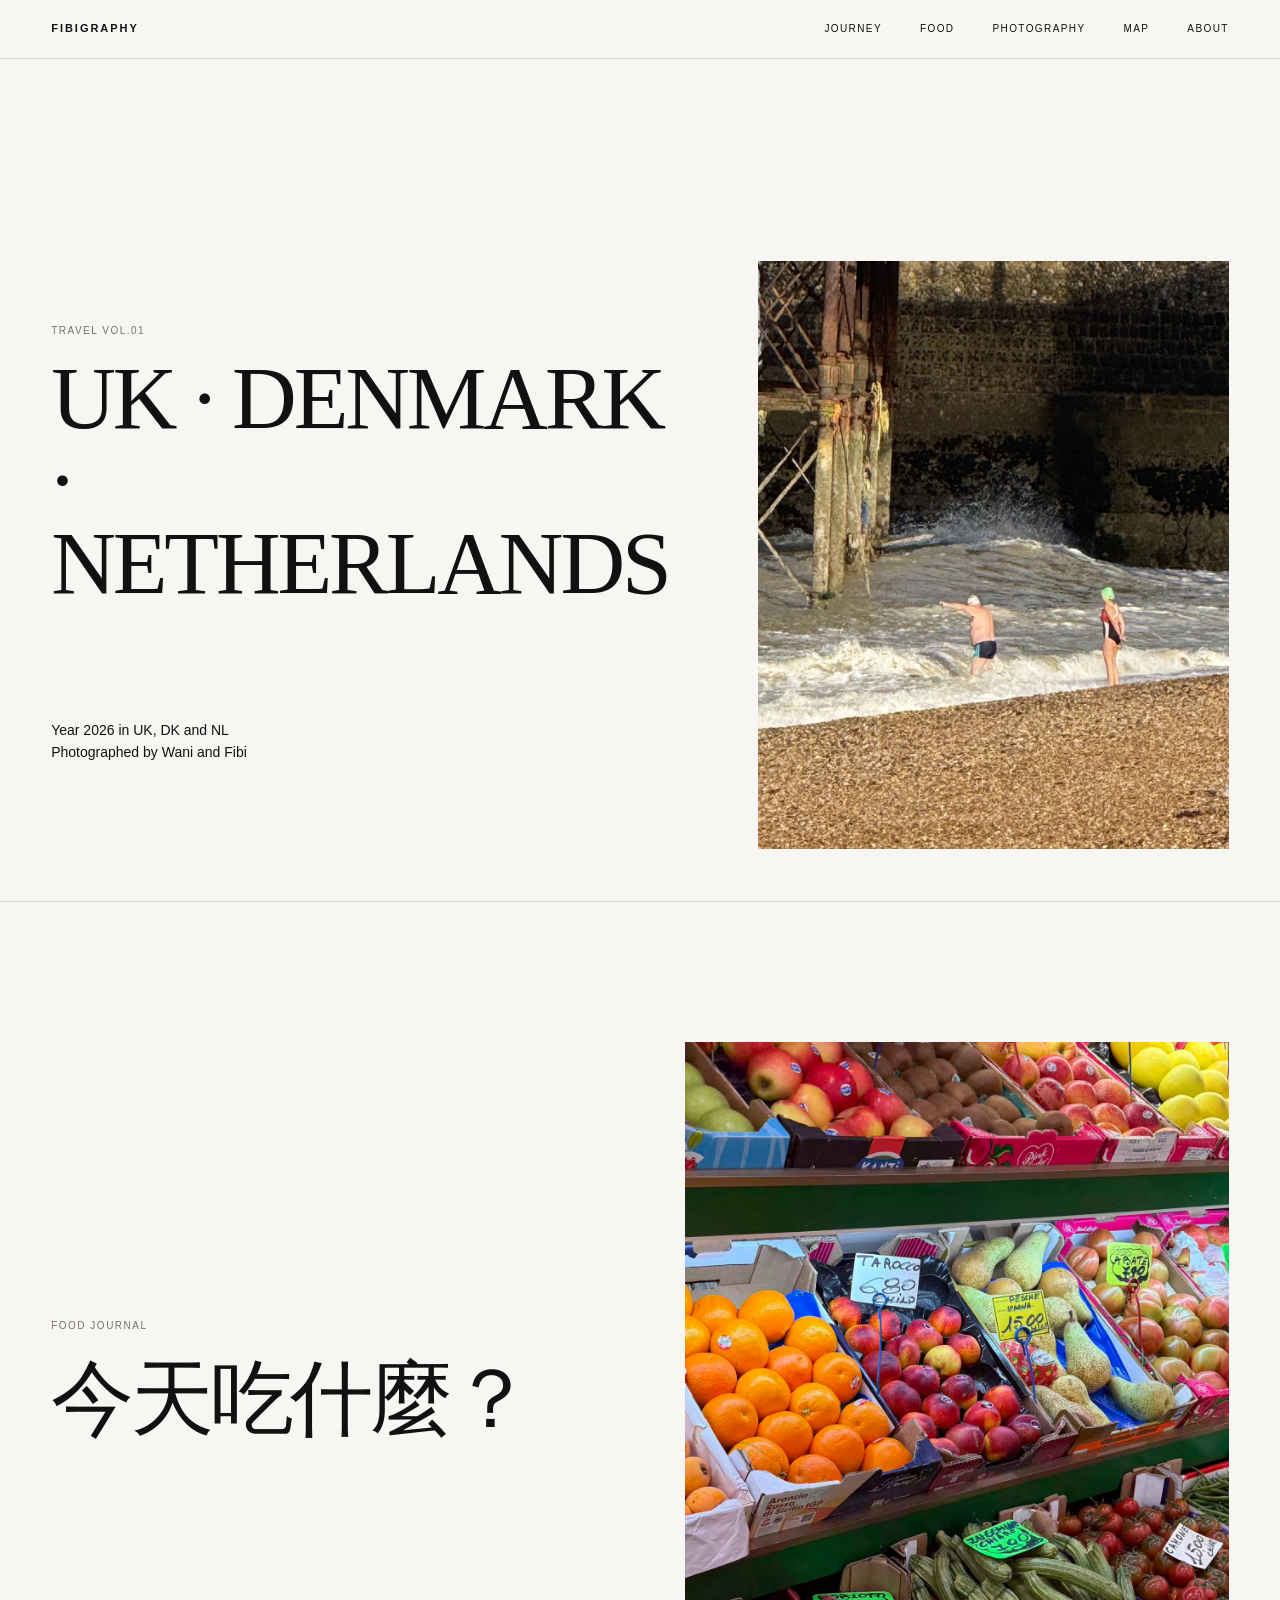
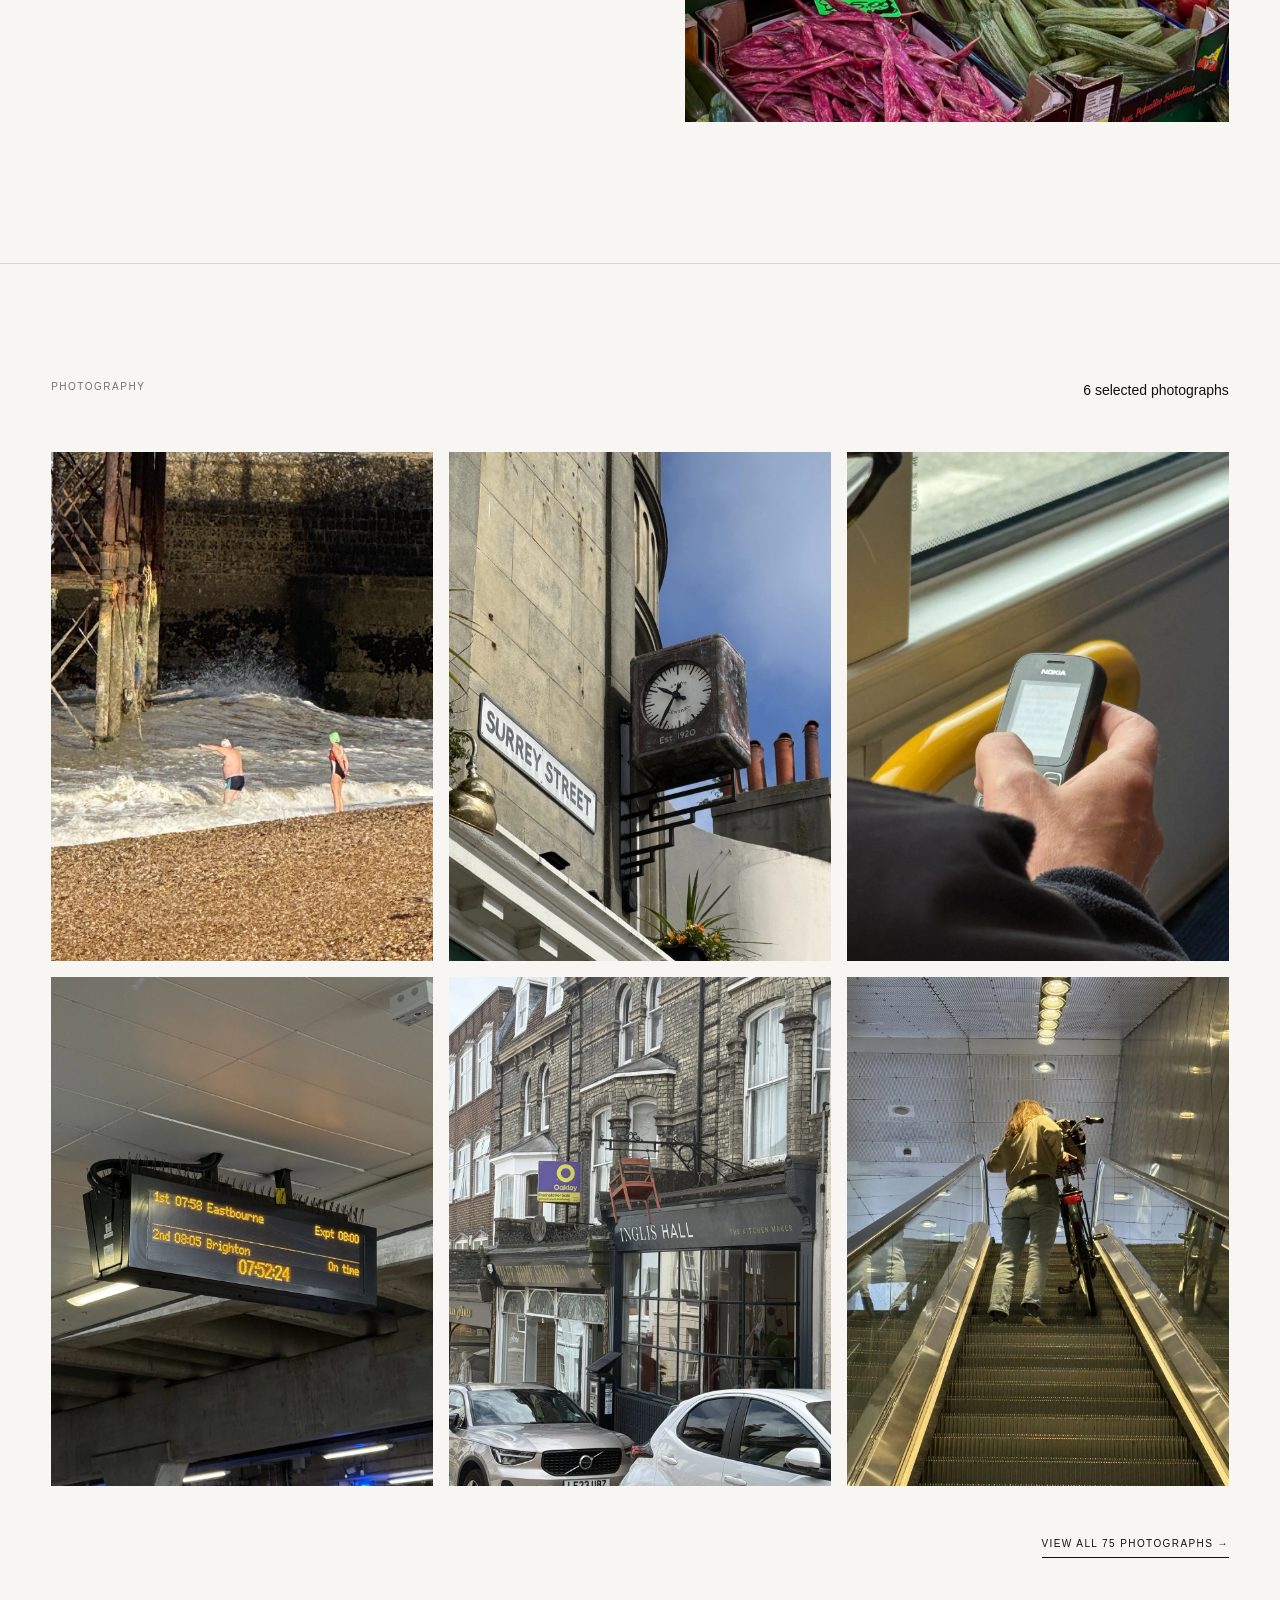
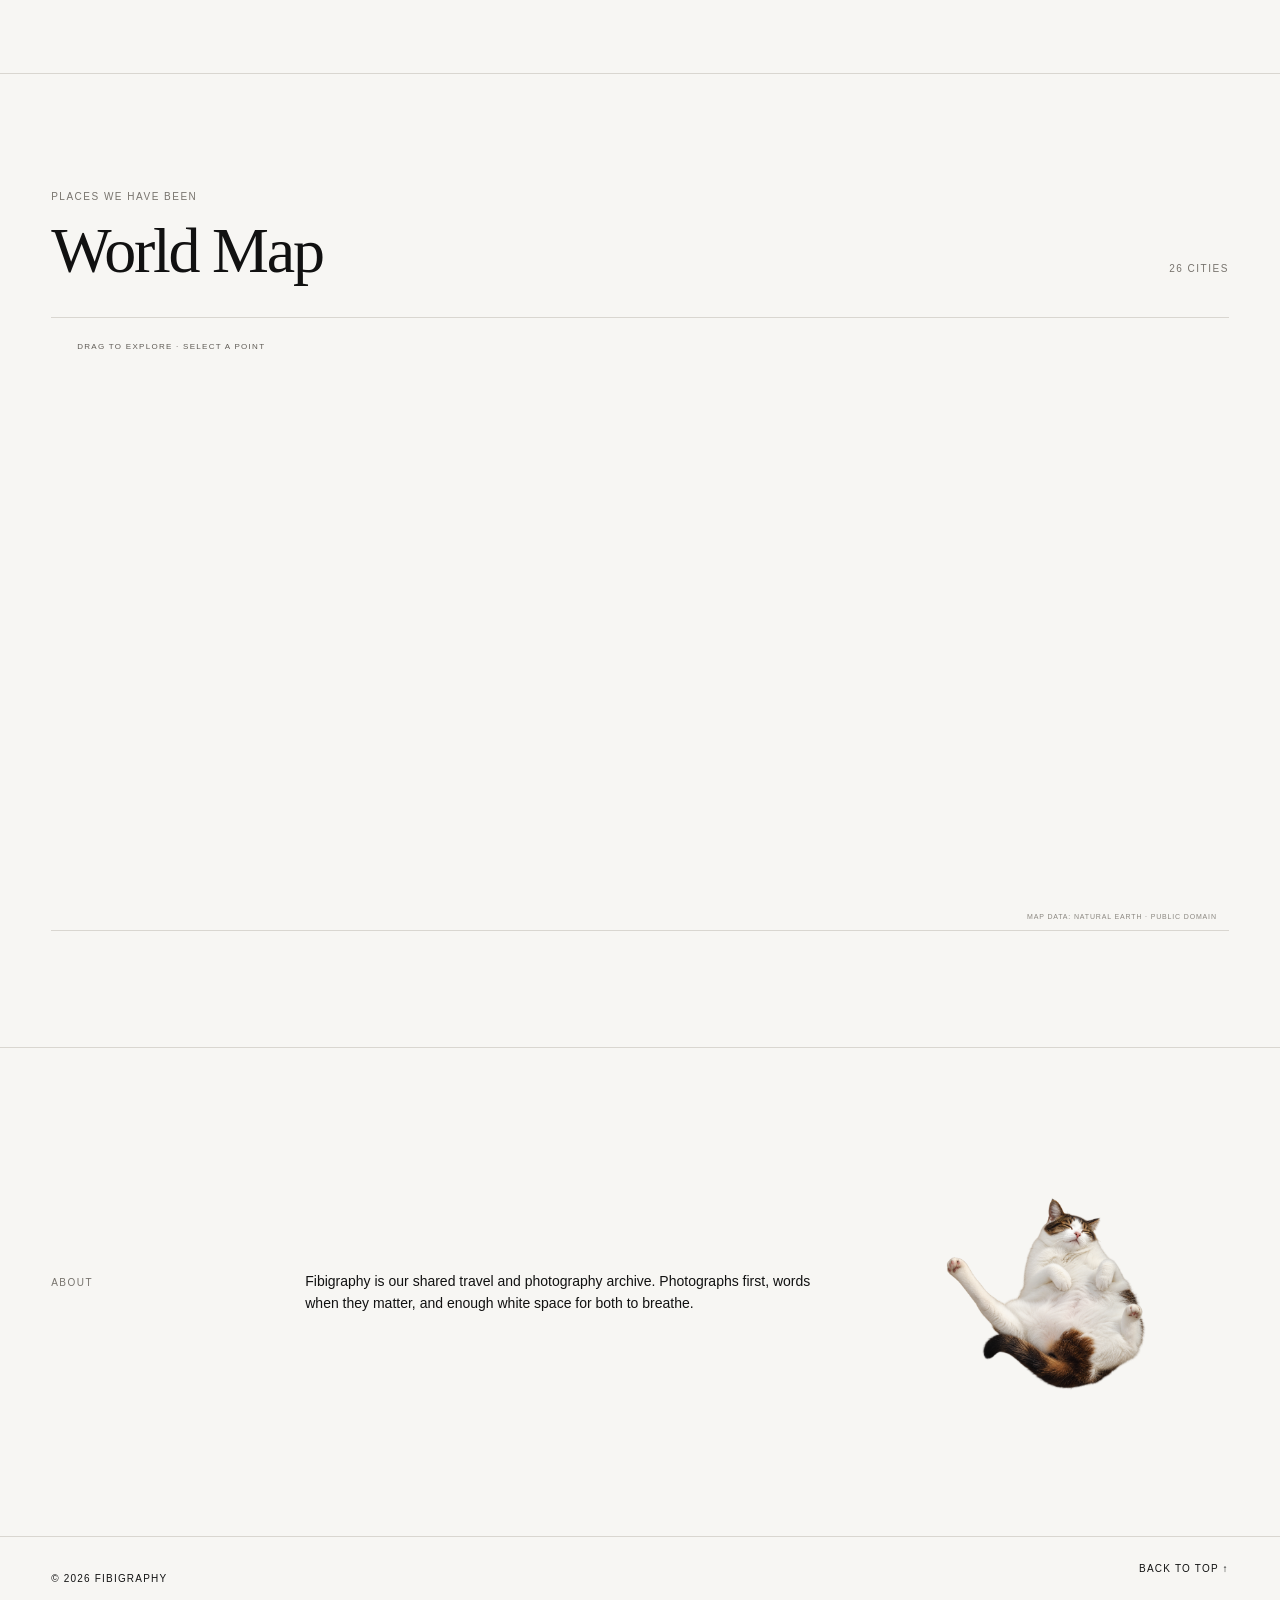
==== commit 5cabe9b0: "Link Food Journal homepage feature to its first recipe" ====
--- a/index.html
+++ b/index.html
@@ -13,7 +13,7 @@
     <a class="brand" href="#top">FIBIGRAPHY</a>
     <nav class="nav">
       <a href="travel-vol-01.html">JOURNEY</a>
-      <a href="#food">FOOD</a>
+      <a href="food.html">FOOD</a>
       <a href="#gallery">PHOTOGRAPHY</a>
       <a href="#map">MAP</a>
       <a href="#about">ABOUT</a>
@@ -35,10 +35,10 @@
     <section id="food" class="food-section">
       <div class="food-copy">
         <p class="eyebrow">FOOD JOURNAL</p>
-        <h2>今天吃什麼？</h2>
+        <h2><a class="food-entry-link" href="food.html">今天吃什麼？</a></h2>
       </div>
       <figure class="food-image">
-        <img src="food-market.webp" alt="市場裡陳列的水果與蔬菜" loading="lazy" decoding="async">
+        <a href="food.html" aria-label="閱讀今天吃什麼？的第一篇食譜：黃油紅豆醬"><img src="food-market.webp" alt="市場裡陳列的水果與蔬菜" loading="lazy" decoding="async"></a>
       </figure>
     </section>
 
--- a/style.css
+++ b/style.css
@@ -1,4 +1,4 @@
-:root{--bg:#f7f6f3;--ink:#111;--muted:#77736d;--line:#d9d6d0;--pad:clamp(22px,4vw,64px)}*{box-sizing:border-box}html{scroll-behavior:smooth}body{margin:0;background:var(--bg);color:var(--ink);font-family:Arial,Helvetica,sans-serif;font-size:14px;line-height:1.6}img{display:block;width:100%;height:100%;object-fit:cover}a{color:inherit;text-decoration:none}.site-header{position:sticky;top:0;z-index:20;display:flex;align-items:center;justify-content:space-between;padding:20px var(--pad);background:rgba(247,246,243,.94);backdrop-filter:blur(10px);border-bottom:1px solid var(--line)}.brand{font-size:11px;font-weight:700;letter-spacing:.18em}.nav{display:flex;gap:clamp(16px,3vw,38px);font-size:10px;letter-spacing:.14em}.hero{min-height:calc(100vh - 58px);display:grid;grid-template-columns:.72fr 1.28fr;gap:clamp(40px,7vw,120px);padding:clamp(70px,9vw,130px) var(--pad) var(--pad);align-items:end}.hero-copy{padding-bottom:8vh}.eyebrow{margin:0 0 18px;color:var(--muted);font-size:10px;letter-spacing:.15em}.hero h1,h2{margin:0;font-family:"Times New Roman",Times,serif;font-weight:400;letter-spacing:-.035em}.hero h1{font-size:clamp(52px,7vw,112px);line-height:.92}.intro{margin-top:32px}.hero-image{margin:0;aspect-ratio:4/5;overflow:hidden}.section{padding:clamp(90px,11vw,170px) var(--pad);border-top:1px solid var(--line)}.intro-section{display:grid;grid-template-columns:.4fr 1fr 1fr;gap:40px;align-items:start}.intro-section h2,.about h2{font-size:clamp(42px,5vw,76px);line-height:1}.lede{max-width:600px;margin:0;font-family:"Times New Roman",Times,serif;font-size:clamp(22px,2.4vw,34px);line-height:1.28}.gallery-section{padding:clamp(80px,9vw,130px) var(--pad);border-top:1px solid var(--line)}.gallery-head{display:flex;justify-content:space-between;margin-bottom:50px}.gallery-head p{margin:0}.gallery{columns:3;column-gap:clamp(10px,1.25vw,20px)}.photo{margin:0 0 clamp(10px,1.25vw,20px);break-inside:avoid;cursor:zoom-in;overflow:hidden;background:#e7e2da}.photo img{height:auto;transition:transform .6s ease}.photo:hover img{transform:scale(1.012)}.about{display:grid;grid-template-columns:.4fr 1fr minmax(240px,.72fr);gap:clamp(32px,4vw,60px);align-items:center}.about-copy{max-width:520px;margin:0;align-self:center}.about-image{margin:0;width:62%;aspect-ratio:auto;overflow:visible;justify-self:center;align-self:center}.about-image img{display:block;width:100%;height:auto;object-fit:contain}.footer{display:flex;justify-content:space-between;padding:24px var(--pad) 36px;border-top:1px solid var(--line);font-size:10px;letter-spacing:.12em}.lightbox{position:fixed;inset:0;z-index:100;display:none;place-items:center;background:rgba(12,12,12,.96);padding:30px}.lightbox.is-open{display:grid}.lightbox img{width:auto;height:auto;max-width:88vw;max-height:88vh;object-fit:contain}.lightbox button{position:absolute;border:0;background:transparent;color:#fff;cursor:pointer}.lightbox-close{top:18px;right:24px;font-size:32px}.lightbox-prev,.lightbox-next{top:50%;font-size:25px}.lightbox-prev{left:24px}.lightbox-next{right:24px}.lightbox-count{position:absolute;bottom:18px;color:#aaa;font-size:10px;letter-spacing:.12em}@media(max-width:800px){.hero{grid-template-columns:1fr;min-height:0}.hero-copy{padding-bottom:0}.intro-section,.about{grid-template-columns:1fr}.gallery{columns:2}}@media(max-width:520px){.site-header{position:relative;display:block}.brand{display:block;margin-bottom:15px}.nav{gap:16px}.hero{padding-top:50px}.gallery{columns:1}.hero-image{aspect-ratio:4/5}}
+:root{--bg:#f7f6f3;--ink:#111;--muted:#77736d;--line:#d9d6d0;--pad:clamp(22px,4vw,64px)}*{box-sizing:border-box}html{scroll-behavior:smooth}body{margin:0;background:var(--bg);color:var(--ink);font-family:Arial,Helvetica,"PingFang TC","Microsoft JhengHei","Noto Sans CJK TC",sans-serif;font-size:14px;line-height:1.6}img{display:block;width:100%;height:100%;object-fit:cover}a{color:inherit;text-decoration:none}.site-header{position:sticky;top:0;z-index:20;display:flex;align-items:center;justify-content:space-between;padding:20px var(--pad);background:rgba(247,246,243,.94);backdrop-filter:blur(10px);border-bottom:1px solid var(--line)}.brand{font-size:11px;font-weight:700;letter-spacing:.18em}.nav{display:flex;gap:clamp(16px,3vw,38px);font-size:10px;letter-spacing:.14em}.hero{min-height:calc(100vh - 58px);display:grid;grid-template-columns:.72fr 1.28fr;gap:clamp(40px,7vw,120px);padding:clamp(70px,9vw,130px) var(--pad) var(--pad);align-items:end}.hero-copy{padding-bottom:8vh}.eyebrow{margin:0 0 18px;color:var(--muted);font-size:10px;letter-spacing:.15em}.hero h1,h2{margin:0;font-family:"Times New Roman",Times,"PingFang TC","Microsoft JhengHei",serif;font-weight:400;letter-spacing:-.035em}.hero h1{font-size:clamp(52px,7vw,112px);line-height:.92}.intro{margin-top:32px}.hero-image{margin:0;aspect-ratio:4/5;overflow:hidden}.section{padding:clamp(90px,11vw,170px) var(--pad);border-top:1px solid var(--line)}.intro-section{display:grid;grid-template-columns:.4fr 1fr 1fr;gap:40px;align-items:start}.intro-section h2,.about h2{font-size:clamp(42px,5vw,76px);line-height:1}.lede{max-width:600px;margin:0;font-family:"Times New Roman",Times,serif;font-size:clamp(22px,2.4vw,34px);line-height:1.28}.gallery-section{padding:clamp(80px,9vw,130px) var(--pad);border-top:1px solid var(--line)}.gallery-head{display:flex;justify-content:space-between;margin-bottom:50px}.gallery-head p{margin:0}.gallery{columns:3;column-gap:clamp(10px,1.25vw,20px)}.photo{margin:0 0 clamp(10px,1.25vw,20px);break-inside:avoid;cursor:zoom-in;overflow:hidden;background:#e7e2da}.photo img{height:auto;transition:transform .6s ease}.photo:hover img{transform:scale(1.012)}.about{display:grid;grid-template-columns:.4fr 1fr minmax(240px,.72fr);gap:clamp(32px,4vw,60px);align-items:center}.about-copy{max-width:520px;margin:0;align-self:center}.about-image{margin:0;width:62%;aspect-ratio:auto;overflow:visible;justify-self:center;align-self:center}.about-image img{display:block;width:100%;height:auto;object-fit:contain}.footer{display:flex;justify-content:space-between;padding:24px var(--pad) 36px;border-top:1px solid var(--line);font-size:10px;letter-spacing:.12em}.lightbox{position:fixed;inset:0;z-index:100;display:none;place-items:center;background:rgba(12,12,12,.96);padding:30px}.lightbox.is-open{display:grid}.lightbox img{width:auto;height:auto;max-width:88vw;max-height:88vh;object-fit:contain}.lightbox button{position:absolute;border:0;background:transparent;color:#fff;cursor:pointer}.lightbox-close{top:18px;right:24px;font-size:32px}.lightbox-prev,.lightbox-next{top:50%;font-size:25px}.lightbox-prev{left:24px}.lightbox-next{right:24px}.lightbox-count{position:absolute;bottom:18px;color:#aaa;font-size:10px;letter-spacing:.12em}@media(max-width:800px){.hero{grid-template-columns:1fr;min-height:0}.hero-copy{padding-bottom:0}.intro-section,.about{grid-template-columns:1fr}.gallery{columns:2}}@media(max-width:520px){.site-header{position:relative;display:block}.brand{display:block;margin-bottom:15px}.nav{gap:16px}.hero{padding-top:50px}.gallery{columns:1}.hero-image{aspect-ratio:4/5}}
 .map-section{padding:clamp(80px,9vw,130px) var(--pad);border-top:1px solid var(--line)}
 .map-head{margin-bottom:34px}
 .map-head .eyebrow{margin-bottom:14px}
@@ -39,3 +39,10 @@
 .travel-destinations{margin:24px 0 0;font-size:10px;letter-spacing:.15em}
 .travel-gallery-section{border-top:1px solid var(--line)}
 @media(max-width:800px){.travel-intro{grid-template-columns:1fr}.travel-intro-title h1{font-size:clamp(48px,12vw,76px)}}
+
+/* Food journal: first-level homepage section */
+.food-section{display:grid;grid-template-columns:minmax(0,1fr) minmax(0,1fr);align-items:center;gap:clamp(40px,7vw,120px);padding:clamp(90px,11vw,170px) var(--pad);border-top:1px solid var(--line)}
+.food-copy h2{font-family:"PingFang TC","Microsoft JhengHei","Noto Sans CJK TC",sans-serif;font-weight:400;font-size:clamp(50px,6.5vw,94px);line-height:1.14;letter-spacing:-.04em}
+.food-image{margin:0;width:100%;max-width:640px;aspect-ratio:4/5;overflow:hidden;justify-self:end}
+.food-image img{width:100%;height:100%;object-fit:cover;object-position:center 50%}
+@media(max-width:800px){.food-section{grid-template-columns:1fr;gap:30px}.food-image{max-width:none;justify-self:stretch}.food-copy h2{font-size:clamp(46px,10vw,76px)}}
